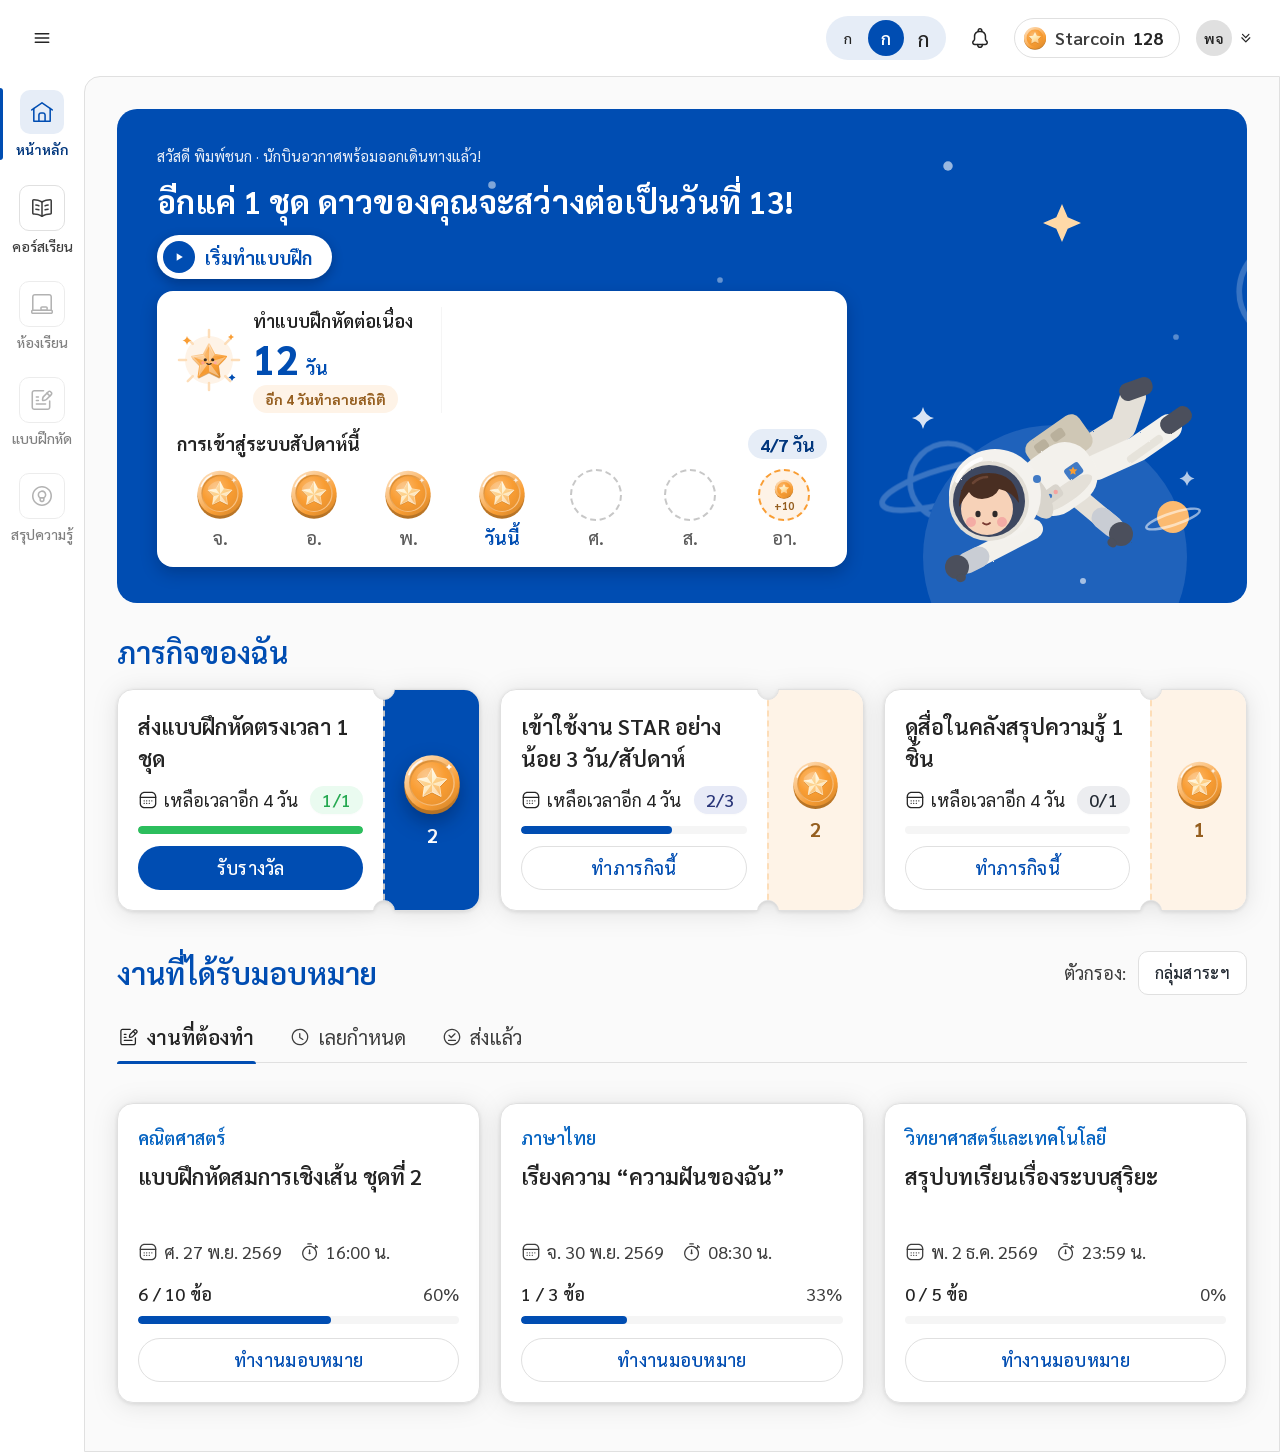
==== index.html @ aeec6e0b "UI STAR student home prototype (Home + Courses)" ====
<!doctype html>
<html lang="th">
<head>
<meta charset="utf-8">
<meta name="viewport" content="width=device-width, initial-scale=1">
<title>STAR หน้าแรก — Prototype</title>
<!-- PROTOTYPE (throwaway) — home page. Wording: copy.js · colours/config: kit.js · shared styles: kit.css -->
<link rel="preconnect" href="https://fonts.googleapis.com">
<link rel="stylesheet" href="https://fonts.googleapis.com/css2?family=Sarabun:wght@400;500;600;700;800&display=swap">
<style>html.ld-on{background:#E8F1FF}</style>
<script>try{if(!matchMedia("(prefers-reduced-motion: reduce)").matches)document.documentElement.className="ld-on ld-hold"}catch(e){}</script>
<link rel="stylesheet" href="kit.css">
</head>
<body>
<div id="root"></div>
<script src="copy.js"></script>
<script src="kit.js"></script>
<script>
/* ---------- state ---------- */
const st = { phase: 'ready', count: CONFIG.startCoins, plus: 0, stamped: false, slam: false, menuOpen: false, atab: 'todo', subject: 'all', gone: false, leaving: false };
const timers = [];
const later = (fn, ms) => timers.push(setTimeout(fn, ms));
const still = () => { if (CONFIG.reduceMotion) return true; try { return matchMedia('(prefers-reduced-motion: reduce)').matches; } catch (e) { return false; } };
const setStatus = (s) => { $('#status').textContent = s; };
const coinH = Math.round(CONFIG.coinSize * 124 / 120);
const stubW = Math.max(96, CONFIG.coinSize + 32);
const emptyW = Math.round(CONFIG.coinSize * 0.8), emptyH = Math.round(CONFIG.coinSize * 0.8 * 124 / 120);

/* ---------- static shell ---------- */
function shell() {
  const coinChip = kitCoinChip(st.count);
  return `
  ${kitDefs()}
  <p role="status" class="sr" id="status"></p>
  ${kitHeader({ coin: coinChip })}
  <div style="flex-grow: 1; display: flex; flex-wrap: wrap;">
    <nav class="rail in0" aria-label="${esc(T.navLabel)}" style="flex: 0 0 84px; background: #FFFFFF; display: flex; flex-direction: column;">${kitRail('home')}</nav>
    <main style="flex: 999 1 560px; min-width: 0; background: #FAFAFA; border: 1px solid var(--border-default); border-radius: 16px 0 0 0; padding: 32px 32px 48px; box-sizing: border-box; overflow-x: clip;">
      <div style="max-width: ${contentMax()}; margin: 0 auto; display: flex; flex-direction: column; gap: 28px;">
        <section class="in1" aria-labelledby="hello-h" style="position: relative; overflow: hidden; border-radius: 20px; background: var(--primary-default); color: var(--primary-onDefault); padding: 36px 40px 0; display: flex; flex-wrap: wrap; align-items: flex-end; gap: 24px 40px; min-height: 248px; box-sizing: border-box;">
          ${S.heroDecor(C, I)}
          <div id="heroCol" style="position: relative; flex: 1 1 440px; min-width: 0; padding-bottom: 36px; display: flex; flex-direction: column; gap: 12px;"></div>
          <div style="position: relative; flex: 0 0 320px; height: 236px; align-self: flex-end;">${S.astro(C, I, 0, 0, esc(T.astronautAria))}</div>
        </section>
        <section class="in2" aria-labelledby="missions-h" id="missionsSec" style="display: flex; flex-direction: column; gap: 16px;"></section>
        <section class="in3" aria-labelledby="assign-h" id="assignSec" style="display: flex; flex-direction: column; gap: 16px; margin-top: 12px;"></section>
      </div>
    </main>
  </div>
  <div id="fly" aria-hidden="true" style="position: absolute; inset: 0; pointer-events: none; z-index: 20; overflow: hidden;"></div>`;
}

/* ---------- hero (greeting + streak + weekly stamps) ---------- */
function renderHero() {
  const stamped = st.stamped, slam = st.slam;
  const n = stamped ? 4 : 3;
  const days = T.weekDays.map((name, i) => {
    const today = i === 3, done = i < 3 || (today && stamped), gift = i === 6, open = today && !stamped, future = !done && !today && !gift;
    const now = today && stamped && slam;
    const sr = done ? T.daySrStamped : (today ? T.daySrToday : (gift ? T.daySrGift : T.daySrFuture));
    let cell = '';
    if (done) cell = `<span class="${now ? 'slam' : ''}" style="display: block; width: 52px; height: 54px; --r: 0deg;">${S.dayCoin(C, I, 52, 54)}</span><span class="${now ? 'inkRing' : ''}" aria-hidden="true" style="position: absolute; inset: 0; border-radius: 9999px; border: 3px solid var(--secondary-default); opacity: 0; pointer-events: none;"></span><span class="${now ? 'sparks' : ''}" aria-hidden="true" style="position: absolute; inset: -14px; pointer-events: none;">${S.daySparks(C, I)}</span>`;
    else if (open) cell = `<button type="button" class="todayBtn" data-act="stamp" aria-label="${esc(T.stampTodayAria)}" style="width: 52px; height: 52px; box-sizing: border-box; border-radius: 9999px; border: 2px dashed var(--primary-default); background: var(--primary-mutedDefault); color: var(--primary-default); display: flex; align-items: center; justify-content: center; cursor: pointer; padding: 0;">${S.todayStar(C, I)}</button>`;
    else if (future) cell = `<span aria-hidden="true" style="width: 52px; height: 52px; box-sizing: border-box; border-radius: 9999px; border: 2px dashed var(--border-emphasized);"></span>`;
    else if (gift) cell = `<span aria-hidden="true" style="width: 52px; height: 52px; box-sizing: border-box; border-radius: 9999px; border: 2px dashed var(--secondary-default); background: var(--secondary-mutedDefault); display: flex; flex-direction: column; align-items: center; justify-content: center; gap: 0; font-size: 11px; line-height: 13px; font-weight: 700; color: var(--secondary-onMutedDefault);">${S.giftCoin(C, I)}${esc(T.giftBadge)}</span>`;
    return `<li style="display: flex; flex-direction: column; align-items: center; gap: 4px;"><span style="position: relative; width: 52px; height: 52px; display: flex; align-items: center; justify-content: center;">${cell}</span><span style="font-size: 18px; line-height: 26px; font-weight: ${today ? 700 : 500}; color: ${today ? 'var(--primary-default)' : 'var(--text-faint)'}; white-space: nowrap;">${esc(today ? T.weekToday : name)}</span><span class="sr">${esc(sr)}</span></li>`;
  }).join('');
  $('#heroCol').innerHTML = `
    <p style="margin: 0; font-size: 15px; line-height: 22px; color: var(--primary-mutedDefault);">${esc(f(T.greeting, { name: T.userName }))}</p>
    <h1 id="hello-h" style="margin: 0; font-size: 32px; line-height: 44px; font-weight: 700; letter-spacing: 0.25px;">${esc(T.headline)}</h1>
    <div style="display: flex; flex-wrap: wrap; align-items: center; gap: 12px 16px;">
      <a href="#" class="ctaMain" style="display: inline-flex; align-items: center; gap: 10px; height: 44px; box-sizing: border-box; padding: 0 20px 0 6px; border-radius: 9999px; background: var(--bg-surface); color: var(--primary-default); font-size: 18px; font-weight: 700; text-decoration: none; box-shadow: 0 4px 12px rgba(0,12,40,.3);"><span aria-hidden="true" style="width: 32px; height: 32px; border-radius: 9999px; background: var(--primary-default); display: flex; align-items: center; justify-content: center;"><svg viewBox="0 0 24 24" width="14" height="14"><path d="M8 5.5v13l10.5-6.5z" fill="#FFFFFF"></path></svg></span>${esc(T.startButton)}</a>
    </div>
    <div class="${slam ? 'thud' : ''}" style="max-width: 780px; border-radius: 16px; background: var(--bg-surface); color: var(--text-default); padding: 16px 20px; display: flex; flex-wrap: wrap; align-items: center; gap: 16px 28px; box-shadow: 0 6px 16px rgba(0,12,40,.25);">
      <div style="flex: 0 0 auto; display: flex; align-items: center; gap: 12px;">
        <span style="position: relative; flex: 0 0 64px; width: 64px; height: 64px;">
          <button type="button" id="starBtn" class="starBtn" data-act="spin" aria-label="${esc(T.streakStarAria)}" style="width: 64px; height: 64px; padding: 0; border: 0; border-radius: 9999px; background: transparent; cursor: pointer; display: block;">${S.starBtn(C, I)}</button>
          <span id="starBurst" aria-hidden="true" style="position: absolute; inset: -12px; pointer-events: none;">${S.starBurst(C, I)}</span>
        </span>
        <div>
          <h2 id="streak-h" style="margin: 0; font-size: 18px; line-height: 28px; font-weight: 600; color: var(--text-default);">${esc(T.streakTitle)}</h2>
          <p style="margin: 0; display: flex; align-items: baseline; gap: 6px;"><span style="font-size: 40px; line-height: 46px; font-weight: 800; color: var(--primary-default); font-variant-numeric: tabular-nums;">${esc(T.streakNumber)}</span><span style="font-size: 18px; font-weight: 700; color: var(--primary-default);">${esc(T.streakUnit)}</span></p>
          <p style="margin: 4px 0 0;"><span style="display: inline-flex; align-items: center; height: 28px; padding: 0 12px; border-radius: 9999px; background: var(--secondary-mutedDefault); color: var(--secondary-onMutedDefault); font-size: 14px; font-weight: 700;">${esc(T.streakHint)}</span></p>
        </div>
      </div>
      <div aria-hidden="true" style="flex: 0 0 1px; align-self: stretch; background: var(--border-subtle);"></div>
      <div style="flex: 1 1 400px; min-width: 0; display: flex; flex-direction: column; gap: 10px;">
        <div style="display: flex; align-items: center; justify-content: space-between; gap: 4px 12px;">
          <h3 style="margin: 0; font-size: 18px; line-height: 28px; font-weight: 700; color: var(--text-default);">${esc(T.weekTitle)}</h3>
          <span class="${slam ? 'stampBumpA' : ''}" aria-label="${esc(f(T.weekBadgeAria, { n }))}" style="display: inline-flex; align-items: center; height: 30px; padding: 0 12px; border-radius: 9999px; background: var(--primary-mutedDefault); color: var(--primary-onMutedDefault); font-size: 18px; font-weight: 700; font-variant-numeric: tabular-nums;">${esc(f(T.weekBadge, { n }))}</span>
        </div>
        <ol aria-label="${esc(T.weekTitle)}" style="margin: 0; padding: 0; list-style: none; display: grid; grid-template-columns: repeat(7, minmax(0, 1fr)); gap: 8px;">${days}</ol>
      </div>
    </div>`;
}
function spinStar() {
  const b = $('#starBtn'), s = $('#starBurst'); if (!b) return;
  b.classList.add('starSpin'); s.classList.add('sparks');
  clearTimeout(spinStar.t); spinStar.t = setTimeout(() => { b.classList.remove('starSpin'); s.classList.remove('sparks'); }, 760);
}
function stampToday() {
  if (st.stamped) return;
  st.stamped = true; st.slam = !still();
  setStatus(f(T.status.stamped, { n: 4 }));
  renderHero();
  later(spinStar, 520);
  later(() => { st.slam = false; renderHero(); }, 1400);
}

/* ---------- missions ---------- */
const stubNotch = `radial-gradient(circle at calc(100% - ${stubW}px) 0, #0000 10px, #000 10.5px), radial-gradient(circle at calc(100% - ${stubW}px) 100%, #0000 10px, #000 10.5px)`;
const articleStyle = `position: relative; overflow: hidden; display: flex; border: 1px solid var(--border-default); border-radius: 16px; background: var(--bg-surface); -webkit-mask: ${stubNotch}; -webkit-mask-composite: source-in; mask: ${stubNotch.replace(/, radial/, ' intersect, radial')};`;
const notches = (border) => `<span aria-hidden="true" style="position: absolute; left: -12px; top: -12px; width: 22px; height: 22px; box-sizing: border-box; border-radius: 9999px; border: 1px solid ${border};"></span><span aria-hidden="true" style="position: absolute; left: -12px; bottom: -12px; width: 22px; height: 22px; box-sizing: border-box; border-radius: 9999px; border: 1px solid ${border};"></span>`;
const titleStyle = 'margin: 0; font-size: 22px; line-height: 32px; font-weight: 600; color: var(--text-default); min-height: 64px; display: -webkit-box; -webkit-line-clamp: 2; -webkit-box-orient: vertical; overflow: hidden;';
const metaRow = (m, color) => `<div class="mmeta" style="display: flex; align-items: center; justify-content: space-between; gap: 8px; font-size: 18px; line-height: 28px; color: var(--text-default);"><span style="display: flex; align-items: center; gap: 6px;">${icon('calendar-big-square', 20)}${esc(m.timeLeft)}</span>${badge(color, m.badge)}</div>`;
const bar = (pct, color, rounded = true) => `<div role="progressbar" aria-label="${esc(T.progressAria)}" aria-valuenow="${pct}" aria-valuemin="0" aria-valuemax="100" style="height: 8px; border-radius: 9999px; background: var(--track); overflow: hidden;"><div style="width: ${pct}%; height: 100%; background: ${color}; ${rounded ? 'border-radius: 9999px;' : ''}"></div></div>`;
function simpleMission(m, extraClass = '', newTag = false) {
  const [a, b] = String(m.badge).split('/').map(Number), pct = b ? Math.round(a / b * 100) : 0;  // progress bar + badge colour follow the "x/y" badge text
  const badgeColor = pct ? 'indigo' : 'gray';
  return `<div class="mwrap ${extraClass}"><article style="${articleStyle}">
    <div style="flex-grow: 1; min-width: 0; padding: 20px; display: flex; flex-direction: column; gap: 12px;">
      <h3 style="${titleStyle}">${esc(m.title)}${newTag ? ` <span style="display: inline-flex; align-items: center; height: 22px; padding: 0 8px; margin-left: 4px; border-radius: 9999px; background: var(--primary-mutedDefault); color: var(--primary-onMutedDefault); font-size: 12px; font-weight: 700; vertical-align: 2px;">${esc(T.newTag)}</span>` : ''}</h3>
      ${metaRow(m, badgeColor)}
      ${bar(pct, 'var(--primary-default)')}
      ${fsBtn('secondary', T.missionButton)}
    </div>
    <div style="position: relative; flex: 0 0 ${stubW}px; box-sizing: border-box; border-left: 2px dashed var(--secondary-mutedSelected); background: var(--secondary-mutedDefault); display: flex; flex-direction: column; align-items: center; justify-content: center; gap: 4px;">
      ${notches('var(--border-default)')}${S.emptyCoin(C, I, emptyW, emptyH)}
      <span style="font-size: 20px; font-weight: 700; color: var(--secondary-onMutedDefault);">${esc(m.reward)}</span>
    </div></article></div>`;
}
function claimMission() {
  const p = st.phase, claimed = p === 'done', busy = p === 'collect' || p === 'fly';
  const m = T.mission1;
  const cls = st.leaving ? 'leave' : '';
  return `<div class="mwrap ${cls}" id="claimCard"><article style="${articleStyle}">
    <div style="flex-grow: 1; min-width: 0; padding: 20px; display: flex; flex-direction: column; gap: 12px;">
      <h3 style="${titleStyle}">${esc(m.title)}</h3>
      ${metaRow(m, 'success')}
      ${bar(100, 'var(--success-default)')}
      ${claimed ? `<p class="rise" style="margin: 4px 0 0; height: 44px; border-radius: 9999px; background: var(--success-mutedDefault); color: var(--success-onMutedPressed); display: flex; align-items: center; justify-content: center; gap: 8px; font-size: 16px; font-weight: 600;">${icon('done-check', 20)}${esc(T.missionDone)}</p>`
        : fsBtn('primary', busy ? T.claiming : T.claimButton, 'data-act="claim"', busy)}
    </div>
    <div style="position: relative; flex: 0 0 ${stubW}px; box-sizing: border-box; border-left: 2px dashed ${claimed ? 'var(--success-mutedPressed)' : 'var(--border-emphasized)'}; background: ${claimed ? 'var(--success-mutedDefault)' : 'var(--primary-default)'}; display: flex; flex-direction: column; align-items: center; justify-content: center; gap: 4px; transition: background .3s ease;">
      ${notches('var(--border-default)')}
      ${claimed ? `<span class="rise" style="width: 52px; height: 52px; border-radius: 9999px; background: var(--success-pressed); color: #FFFFFF; display: flex; align-items: center; justify-content: center;">${icon('done-check', 28)}</span><span style="font-size: 13px; font-weight: 600; color: var(--success-onMutedPressed);">${esc(T.claimedStub)}</span>`
        : `<div id="stub" style="position: relative; width: ${CONFIG.coinSize}px; height: ${coinH}px; perspective: 600px;">
            <div class="float" style="width: ${CONFIG.coinSize}px; height: ${coinH}px;">
              <button type="button" class="coinbtn" data-act="claim" aria-label="${esc(f(T.claimCoinAria, { n: reward() }))}" ${busy ? 'disabled' : ''} style="width: ${CONFIG.coinSize}px; height: ${coinH}px;">
                <div class="press" style="width: 100%; height: 100%;"><div class="coin3d lift ${busy ? 'collect' : ''}" style="width: 100%; height: 100%;">${S.bigCoin(C, I, CONFIG.coinSize, coinH)}</div></div>
              </button>
            </div>
            <div class="${busy ? 'sparks' : ''}" aria-hidden="true" style="position: absolute; inset: -18px; pointer-events: none;">${S.missionSparks(C, I)}</div>
          </div>
          <span style="font-size: 20px; font-weight: 700; color: #FFFFFF;">${esc(m.reward)}</span>`}
    </div></article></div>`;
}
function renderMissions() {
  const cards = [];
  if (!st.gone) cards.push(claimMission());
  else cards.push(simpleMission(T.missionNew, 'enter', true));
  cards.push(simpleMission(T.mission2));
  cards.push(simpleMission(T.mission3));
  $('#missionsSec').innerHTML = `
    <div style="display: flex; flex-wrap: wrap; align-items: center; justify-content: space-between; gap: 12px 24px;"><h2 id="missions-h" style="margin: 0; font-size: 30px; line-height: 42px; font-weight: 600; color: var(--primary-default);">${esc(T.missionsTitle)}</h2></div>
    <div class="mgrid" style="display: grid; grid-template-columns: repeat(3, minmax(0, 1fr)); gap: 20px;">${cards.join('')}</div>`;
}
function setCount(n) {
  st.count = n;
  $('#count').textContent = n;
  $('#coinChip').setAttribute('aria-label', f(T.coinChipAria, { n }));
  [$('#count'), $('#coinIcon')].forEach((el) => { el.classList.remove('bumpA', 'bumpB'); void el.offsetWidth; el.classList.add(n % 2 ? 'bumpA' : 'bumpB'); });
}
const nextNote = () => T.status.nextNew;
function retire() {
  const done = () => { st.gone = true; st.leaving = false; renderMissions(); setStatus(f(T.status.missionDone, { next: nextNote() })); };
  if (still()) return done();
  st.leaving = true; const c = $('#claimCard'); if (c) c.classList.add('leave');
  later(done, 460);
}
function claim() {
  if (st.phase !== 'ready') return;
  const start = st.count;
  if (still()) {
    st.phase = 'done'; st.plus++; setCount(start + reward());
    setStatus(f(T.status.claimed, { n: reward(), total: start + reward() })); renderMissions(); later(retire, 1200); return;
  }
  st.phase = 'collect'; setStatus(T.status.claiming); renderMissions();
  later(() => fly(start), 560);
}
function fly(start) {
  st.phase = 'fly';
  const root = $('#root'), stub = $('#stub'), counter = $('#coinIcon');
  const r = reward(), n = Math.min(r, 5);   // one flying coin per Starcoin (max 5 so the animation stays tidy)
  let last = 620, arrivals = [0, 1, 2, 3, 4].slice(0, n).map((i) => 300 + i * 80);
  if (root && stub && counter) {
    const rr = root.getBoundingClientRect(), k = root.offsetWidth ? rr.width / root.offsetWidth : 1;
    const sr = stub.getBoundingClientRect(), cr2 = counter.getBoundingClientRect();
    const sx = (sr.left + sr.width / 2 - rr.left) / k, sy = (sr.top + sr.height / 2 - rr.top) / k;
    const ex = (cr2.left + cr2.width / 2 - rr.left) / k, ey = (cr2.top + cr2.height / 2 - rr.top) / k;
    const jx = [-16, 12, -4, 18, 2], jy = [-4, 10, 14, -10, 0], half = 13.5; last = 0; arrivals = [];
    $('#fly').innerHTML = jx.slice(0, n).map((ox, i) => {
      const x = sx + ox, y = sy + jy[i], delay = i * 80, dur = 720 + i * 30;
      last = Math.max(last, delay + dur); arrivals.push(delay + dur);
      const d = `--dur:${dur}ms;animation-delay:${delay}ms;`;
      return `<div class="flyx" style="position:absolute;left:${x - half}px;top:${y - half}px;--dx:${ex - x}px;${d}"><div class="flyy" style="--dy:${ey - y}px;${d}">${S.flyCoin(C, I, 27, `display:block;filter:drop-shadow(0 3px 4px rgba(0,12,40,.3));${d}`)}</div></div>`;
    }).join('');
  }
  arrivals.forEach((a, i) => later(() => setCount(start + Math.round((i + 1) * r / n)), a - 40));
  later(() => {
    st.phase = 'done'; st.plus++; $('#plus').classList.add('plusOn');
    setStatus(f(T.status.claimed, { n: r, total: start + r })); renderMissions(); later(retire, 1500);
  }, last);
  later(() => { $('#fly').innerHTML = ''; }, last + 200);
}

/* ---------- assignments ---------- */
const assignData = () => T.assignments.map((a) => Object.assign({}, a, { due: new Date(a.due) }));
const subjects = () => Array.from(new Set(assignData().map((a) => a.subject))).sort((x, y) => x.localeCompare(y, 'th'));
const TABS = [['todo', 'document-pencil-right-top'], ['late', 'alarm-clock-time-timer'], ['done', 'checkmark-done-check-circle']];
function renderAssign(focusId) {
  const tab = st.atab, subj = st.subject;
  const list = assignData().filter((a) => (subj === 'all' || a.subject === subj) && a.state === tab).sort((x, y) => (tab === 'done' ? y.due - x.due : x.due - y.due));
  const opts = [{ value: 'all', label: T.filterAllMenu }].concat(subjects().map((v) => ({ value: v, label: v })));
  const menu = st.menuOpen ? `<div aria-hidden="true" data-act="closeMenu" style="position: fixed; inset: 0; z-index: 29;"></div>
    <ul role="listbox" aria-label="${esc(T.filterListAria)}" class="rise" style="position: absolute; right: 0; top: calc(100% + 6px); z-index: 30; min-width: 260px; margin: 0; padding: 6px; list-style: none; border: 1px solid var(--border-default); border-radius: 12px; background: var(--bg-surface); box-shadow: 0 8px 24px rgba(0,0,0,.12);">
      ${opts.map((o) => { const on = subj === o.value; return `<li role="option" aria-selected="${on}" tabindex="0" class="filterOpt" data-opt="${esc(o.value)}" style="display: flex; align-items: center; justify-content: space-between; gap: 12px; min-height: 44px; padding: 0 12px; border-radius: 8px; cursor: pointer; font-size: 18px; line-height: 28px; font-weight: ${on ? 600 : 400}; color: ${on ? 'var(--primary-default)' : 'var(--text-default)'}; background: ${on ? 'var(--primary-mutedDefault)' : 'transparent'};">${esc(o.label)}<span aria-hidden="true" style="font-weight: 700;">${on ? '✓' : ''}</span></li>`; }).join('')}
    </ul>` : '';
  const tabs = TABS.map(([id, ic]) => { const on = tab === id; return `<button type="button" role="tab" id="atab-${id}" class="stab" data-tab="${id}" aria-selected="${on}" tabindex="${on ? 0 : -1}" style="position: relative; display: inline-flex; align-items: center; gap: 8px; height: 52px; padding: 0 2px; border: 0; background: transparent; cursor: pointer; font: ${on ? 600 : 400} 20px/30px var(--font-sans); color: ${on ? 'var(--text-default)' : 'var(--text-subtle)'}; z-index: 1;">${icon(ic, 20)}${esc(T.tabs[id])}<span aria-hidden="true" style="position: absolute; left: 0; right: 0; bottom: -1px; height: 3px; border-radius: 3px 3px 0 0; background: ${on ? 'var(--primary-default)' : 'transparent'};"></span></button>`; }).join('');
  const cards = list.map((a) => {
    const pct = Math.round(a.done / a.total * 100), p2 = (n) => String(n).padStart(2, '0');
    const date = `${T.weekdaysShort[a.due.getDay()]} ${a.due.getDate()} ${T.monthsShort[a.due.getMonth()]} ${a.due.getFullYear() + 543}`;
    const time = `${p2(a.due.getHours())}:${p2(a.due.getMinutes())}${T.timeSuffix}`;
    return `<li class="acard af-scope" style="min-width: 0; display: flex; flex-direction: column; gap: 14px; padding: 20px; border: 1px solid var(--border-default); border-radius: 16px; background: var(--bg-surface);">
      <p style="margin: 0 0 -6px; font-size: 18px; line-height: 28px; font-weight: 600; color: var(--fn-information-inverted, #0A66C2);">${esc(a.subject)}</p>
      <h3 style="margin: 0; font-size: 22px; line-height: 32px; font-weight: 600; color: var(--text-base-default); display: -webkit-box; -webkit-line-clamp: 2; -webkit-box-orient: vertical; overflow: hidden; min-height: 64px;">${esc(a.title)}</h3>
      <dl style="margin: 0; display: flex; flex-wrap: wrap; gap: 6px 18px; font-family: 'Sarabun', var(--font-sans); font-size: 18px; line-height: 28px; color: var(--text-base-subtle);">
        <div style="display: flex; align-items: center; gap: 6px;"><dt style="display: flex;">${icon('calendar-big-square', 20)}<span class="sr">${esc(T.dueDateSr)}</span></dt><dd style="margin: 0;">${esc(date)}</dd></div>
        <div style="display: flex; align-items: center; gap: 6px;"><dt style="display: flex;">${icon('clock-time-timer-fast', 20)}<span class="sr">${esc(T.dueTimeSr)}</span></dt><dd style="margin: 0;">${esc(time)}</dd></div>
      </dl>
      ${progressBar(pct, `${a.done} / ${a.total} ${T.progressUnit}`, pct + '%', a.state === 'done' ? 'positive' : 'accent')}
      ${fsBtn('secondary', T.cardButton[a.state], 'style="margin-top: auto;"')}
    </li>`;
  }).join('');
  $('#assignSec').innerHTML = `
    <div style="display: flex; flex-wrap: wrap; align-items: center; justify-content: space-between; gap: 12px 24px;">
      <div style="display: flex; align-items: center; gap: 10px;"><h2 id="assign-h" style="margin: 0; font-size: 30px; line-height: 42px; font-weight: 600; color: var(--primary-default);">${esc(T.assignTitle)}</h2></div>
      <div class="af-scope" style="position: relative; display: flex; align-items: center; gap: 12px;">
        <span id="afilter-label" style="font-size: 18px; line-height: 28px; color: var(--text-base-subtle);">${esc(T.filterPrefix)}</span>
        <button type="button" id="filterBtn" data-act="toggleMenu" class="af-btn af-btn--secondary-accent af-btn--lg" aria-haspopup="listbox" aria-expanded="${st.menuOpen}" aria-label="${esc(f(T.filterButtonAria, { value: subj === 'all' ? T.filterAllMenu : subj }))}"><span class="af-btn-label">${esc(subj === 'all' ? T.filterPlaceholder : subj)}</span></button>
        ${menu}
      </div>
    </div>
    <div role="tablist" class="tabline" aria-label="${esc(T.tabsAria)}" style="position: relative; display: flex; gap: 32px; margin-bottom: 24px;">${tabs}</div>
    ${list.length ? '' : `<div style="padding: 40px 24px; border: 1px dashed var(--border-emphasized); border-radius: 16px; background: var(--bg-surface); text-align: center;"><p style="margin: 0; font-size: 18px; line-height: 28px; font-weight: 600;">${esc(T.empty[tab].title)}</p><p style="margin: 4px 0 0; font-size: 16px; line-height: 24px; color: var(--text-subtle);">${esc(T.empty[tab].text)}</p></div>`}
    <ol class="agrid" style="margin: 0; padding: 0; list-style: none; display: grid; grid-template-columns: repeat(3, minmax(0, 1fr)); gap: 20px;">${cards}</ol>`;
  if (focusId) { const el = document.getElementById(focusId); if (el) el.focus(); }
}
function pickTab(id, focus) { st.atab = id; setStatus(f(T.status.showTab, { tab: T.tabs[id] })); renderAssign(focus ? 'atab-' + id : null); }
function pickSubject(v) {
  st.subject = v; st.menuOpen = false;
  setStatus(v === 'all' ? T.status.showAllSubjects : f(T.status.showSubject, { subject: v }));
  renderAssign('filterBtn');
}

/* ---------- boot + events ---------- */
const root = $('#root');
kitMount(root, CONFIG.reduceMotion);
root.innerHTML = shell();
renderHero(); renderMissions(); renderAssign();

root.addEventListener('click', (e) => {
  const t = e.target.closest('[data-act],[data-tab],[data-opt]'); if (!t) return;
  if (t.dataset.tab) return pickTab(t.dataset.tab);
  if (t.dataset.opt !== undefined) return pickSubject(t.dataset.opt);
  const a = t.dataset.act;
  if (a === 'claim') claim();
  else if (a === 'stamp') stampToday();
  else if (a === 'spin') spinStar();
  else if (a === 'toggleMenu') { st.menuOpen = !st.menuOpen; renderAssign('filterBtn'); }
  else if (a === 'closeMenu') { st.menuOpen = false; renderAssign(); }
});
root.addEventListener('keydown', (e) => {
  const tab = e.target.closest('[data-tab]');
  if (tab && (e.key === 'ArrowRight' || e.key === 'ArrowLeft')) {
    e.preventDefault();
    const ids = TABS.map((x) => x[0]), i = ids.indexOf(st.atab);
    return pickTab(ids[(i + (e.key === 'ArrowRight' ? 1 : ids.length - 1)) % ids.length], true);
  }
  const opt = e.target.closest('[data-opt]');
  if (opt && (e.key === 'Enter' || e.key === ' ')) { e.preventDefault(); return pickSubject(opt.dataset.opt); }
  if (st.menuOpen && e.key === 'Escape') { st.menuOpen = false; renderAssign('filterBtn'); }
});
if (CONFIG.autoStamp) later(stampToday, still() ? 0 : 900 + kitHoldMs());

</script>
</body>
</html>
---- kit.css ----
/* shared styles for all prototype pages (tokens, design-system components, page styles & animations) */
/* ===== design tokens (light theme) ===== */
:root, [data-theme="light"] {
  --primary-default: #af143c;
  --primary-hover: #cf3b54;
  --primary-logo: #af143c;
  --primary-mutedDefault: #fce7ec;
  --primary-mutedHover: #fff3f6;
  --primary-mutedPressed: #f398af;
  --primary-mutedSelected: #fbd9e2;
  --primary-onDefault: #ffffff;
  --primary-onHover: #ffffff;
  --primary-onMutedDefault: #670c23;
  --primary-onMutedHover: #670c23;
  --primary-onMutedPressed: #670c23;
  --primary-onMutedSelected: #670c23;
  --primary-onPressed: #ffffff;
  --primary-onSelected: #ffffff;
  --primary-outline: #af143c;
  --primary-pressed: #971134;
  --primary-selected: #a31338;
  --secondary-default: #202a76;
  --secondary-hover: #283593;
  --secondary-mutedDefault: #d4d7e9;
  --secondary-mutedHover: #eaebf4;
  --secondary-mutedPressed: #a9aed4;
  --secondary-mutedSelected: #bec2df;
  --secondary-onDefault: #ffffff;
  --secondary-onHover: #ffffff;
  --secondary-onMutedDefault: #0c102c;
  --secondary-onMutedHover: #0c102c;
  --secondary-onMutedPressed: #0c102c;
  --secondary-onMutedSelected: #0c102c;
  --secondary-onPressed: #ffffff;
  --secondary-onSelected: #ffffff;
  --secondary-outline: #202a76;
  --secondary-pressed: #182058;
  --secondary-selected: #1c2567;
  --neutral-default: #ffffff;
  --neutral-hover: #f6f7f8;
  --neutral-inverted: #3b424d;
  --neutral-mutedDefault: #ecedf0;
  --neutral-mutedHover: #f6f7f8;
  --neutral-mutedPressed: #dcdee1;
  --neutral-mutedSelected: #e6e7ea;
  --neutral-onDefault: #232a33;
  --neutral-onHover: #232a33;
  --neutral-onMutedDefault: #232a33;
  --neutral-onMutedHover: #232a33;
  --neutral-onMutedPressed: #232a33;
  --neutral-onMutedSelected: #232a33;
  --neutral-onPressed: #232a33;
  --neutral-onSelected: #232a33;
  --neutral-outline: #e0e0e0;
  --neutral-pressed: #ecedf0;
  --neutral-selected: #f3f4f6;
  --text-accent: #af143c;
  --text-black: #000000;
  --text-default: #242424;
  --text-disable: #c7c7c7;
  --text-faint: #5c5c5c;
  --text-ghost: #808080;
  --text-onInverted: #fafafa;
  --text-placeholder: #a3a3a3;
  --text-subtle: #3d3d3d;
  --text-white: #ffffff;
  --bg-black: #000000;
  --bg-body: #fafafa;
  --bg-card: #fefefe;
  --bg-disable: #fafafa;
  --bg-inverted: #0f0f0f;
  --bg-muted: #f5f5f5;
  --bg-neutral: #e0e0e0;
  --bg-overlay-default: #00000080;
  --bg-overlay-hover: #0000000d;
  --bg-overlay-pressed: #0000001a;
  --bg-surface: #ffffff;
  --bg-white: #ffffff;
  --border-default: #e0e0e0;
  --border-disable: #e0e0e0;
  --border-emphasized: #c7c7c7;
  --border-subtle: #f5f5f5;
  --icon-accent: #af143c;
  --icon-black: #000000;
  --icon-default: #242424;
  --icon-disable: #c7c7c7;
  --icon-faint: #5c5c5c;
  --icon-placeholder: #a3a3a3;
  --icon-subtle: #3d3d3d;
  --icon-white: #ffffff;
  --error-default: #f43325;
  --error-hover: #f08065;
  --error-mutedDefault: #fdf3f1;
  --error-mutedHover: #fefcfc;
  --error-mutedPressed: #fbe2de;
  --error-mutedSelected: #fceae7;
  --error-onDefault: #ffffff;
  --error-onMutedDefault: #f43325;
  --error-onMutedHover: #de1f12;
  --error-onMutedPressed: #970f07;
  --error-onMutedSelected: #c2160a;
  --error-outline: #f43325;
  --error-pressed: #de1f12;
  --error-selected: #e92a1c;
  --warning-default: #f9ce1f;
  --warning-hover: #f8d53f;
  --warning-mutedDefault: #fef7dc;
  --warning-mutedHover: #fffdf5;
  --warning-mutedPressed: #fdecaf;
  --warning-mutedSelected: #fdf2c6;
  --warning-onDefault: #000000;
  --warning-onMutedDefault: #776003;
  --warning-onMutedHover: #977905;
  --warning-onMutedPressed: #4e3f02;
  --warning-onMutedSelected: #4e3f02;
  --warning-outline: #776003;
  --warning-pressed: #dbb40c;
  --warning-selected: #eac116;
  --success-default: #2cbe5d;
  --success-hover: #42d773;
  --success-mutedDefault: #eafbf0;
  --success-mutedHover: #fbfefc;
  --success-mutedPressed: #b9f1cc;
  --success-mutedSelected: #d2f6de;
  --success-onDefault: #ffffff;
  --success-onMutedDefault: #24a850;
  --success-onMutedHover: #2cbe5d;
  --success-onMutedPressed: #156530;
  --success-onMutedSelected: #1b8339;
  --success-outline: #24a850;
  --success-pressed: #24a850;
  --success-selected: #28b356;
  --information-default: #258cf4;
  --information-hover: #489df6;
  --information-mutedDefault: #e0f1fe;
  --information-mutedHover: #fafdfe;
  --information-mutedPressed: #98cdfb;
  --information-mutedSelected: #bcdffd;
  --information-onDefault: #ffffff;
  --information-onHover: #ffffff;
  --information-onMutedDefault: #258cf4;
  --information-onMutedHover: #489df6;
  --information-onMutedPressed: #0a66c2;
  --information-onMutedSelected: #0c74d6;
  --information-onPressed: #ffffff;
  --information-onSelected: #ffffff;
  --information-outline: #258cf4;
  --information-pressed: #0c74d6;
  --information-selected: #1a80e5;
  --pending-default: #4051b5;
  --pending-mutedDefault: #e8ebf7;
  --pending-onDefault: #ffffff;
  --pending-onMutedDefault: #4051b5;
  --rejected-default: #d6491f;
  --rejected-mutedDefault: #fbeae4;
  --rejected-onDefault: #ffffff;
  --rejected-onMutedDefault: #d6491f;
  --skeleton: #f5f5f5;
  --track: #f5f5f5;
  --shadow-tint: #0000001a;
  --bg-util-amber: #fef7e1;
  --bg-util-amberDefault: #efb506;
  --bg-util-blueGrey: #edf0f2;
  --bg-util-brown: #ece3df;
  --bg-util-cyan: #d0f6fb;
  --bg-util-cyanDefault: #12cae2;
  --bg-util-deepOrange: #f9dbd2;
  --bg-util-deepPurple: #e2d9f2;
  --bg-util-green: #daf1db;
  --bg-util-indigo: #e8ebf7;
  --bg-util-lightBlue: #e2f5fe;
  --bg-util-lightGreen: #e6f2d9;
  --bg-util-lime: #f4f7d4;
  --bg-util-orange: #fce8cf;
  --bg-util-orangeDefault: #e9850c;
  --bg-util-pink: #fbe4ec;
  --bg-util-pinkDefault: #d61f5c;
  --bg-util-purple: #f3e7f8;
  --bg-util-purpleDefault: #9137be;
  --bg-util-teal: #d6f5f2;
  --icon-util-amber: #9f7804;
  --icon-util-blueGrey: #45565e;
  --icon-util-brown: #66483d;
  --icon-util-cyan: #0c8797;
  --icon-util-deepOrange: #8f3114;
  --icon-util-deepPurple: #47297a;
  --icon-util-green: #2d7631;
  --icon-util-indigo: #2a3679;
  --icon-util-lightBlue: #076d9d;
  --icon-util-lightGreen: #547a29;
  --icon-util-lime: #7f8b18;
  --icon-util-orange: #9b5908;
  --icon-util-pink: #8f143d;
  --icon-util-purple: #61257e;
  --icon-util-teal: #218379;
  --text-util-amber: #9f7804;
  --text-util-blueGrey: #45565e;
  --text-util-brown: #66483d;
  --text-util-cyan: #0c8797;
  --text-util-deepOrange: #8f3114;
  --text-util-deepPurple: #47297a;
  --text-util-green: #2d7631;
  --text-util-indigo: #2a3679;
  --text-util-lightBlue: #076d9d;
  --text-util-lightGreen: #547a29;
  --text-util-lime: #7f8b18;
  --text-util-orange: #9b5908;
  --text-util-pink: #8f143d;
  --text-util-purple: #61257e;
  --text-util-teal: #218379;
  --shadow-xs: 0 1px 2px 0 #0a0d1205;
  --shadow-md: 0 1px 2px 0 #0000001a, 0 2px 12px 0 #0000001a;
  --shadow-lg: 0 4px 8px -6px #0a0d120a, 0 8px 16px -6px #0a0d121f;
  --focus-ring: 0 0 0 2px #ffffff, 0 0 0 4px #202a76;
  --focus-ring-error: 0 0 0 2px #ffffff, 0 0 0 4px #d32f2f;
}
:root {
  --space-0: 0px;
  --space-2: 2px;
  --space-4: 4px;
  --space-6: 6px;
  --space-8: 8px;
  --space-10: 10px;
  --space-12: 12px;
  --space-14: 14px;
  --space-16: 16px;
  --space-18: 18px;
  --space-20: 20px;
  --space-24: 24px;
  --space-28: 28px;
  --space-32: 32px;
  --space-40: 40px;
  --space-48: 48px;
  --space-56: 56px;
  --space-60: 60px;
  --space-64: 64px;
  --space-72: 72px;
  --space-80: 80px;
  --space-96: 96px;
  --space-120: 120px;
  --space-128: 128px;
  --space-144: 144px;
  --space-160: 160px;
  --space-200: 200px;
  --space-240: 240px;
  --space-280: 280px;
  --space-320: 320px;
  --space-384: 384px;
  --space-480: 480px;
  --space-640: 640px;
  --space-720: 720px;
  --radius-0: 0px;
  --radius-2: 2px;
  --radius-4: 4px;
  --radius-6: 6px;
  --radius-8: 8px;
  --radius-10: 10px;
  --radius-12: 12px;
  --radius-16: 16px;
  --radius-full: 9999px;
  --size-16: 16px;
  --size-20: 20px;
  --size-24: 24px;
  --size-28: 28px;
  --size-32: 32px;
  --size-36: 36px;
  --size-40: 40px;
  --size-44: 44px;
  --size-48: 48px;
  --size-60: 60px;
  --border-width-0: 0px;
  --border-width-1: 1px;
  --border-width-2: 2px;
  --border-width-4: 4px;
  --border-width-focus: 2px;
  --font-sans: "Aksara", "Sarabun", "Noto Sans Thai", system-ui, sans-serif;
}
.af-scope {--brand-primary-default:#af143c;--brand-primary-hover:#cf3b54;--brand-primary-inverted:#7f0f2c;--brand-primary-logo:#af143c;--brand-primary-muted-default:#fce7ec;--brand-primary-muted-hover:#fff3f6;--brand-primary-muted-pressed:#f9cbd7;--brand-primary-muted-selected:#fbd9e2;--brand-primary-on-default:#ffffff;--brand-primary-on-hover:#ffffff;--brand-primary-on-muted-default:#670c23;--brand-primary-on-muted-hover:#670c23;--brand-primary-on-muted-pressed:#670c23;--brand-primary-on-muted-selected:#670c23;--brand-primary-on-pressed:#ffffff;--brand-primary-on-selected:#ffffff;--brand-primary-outline:#af143c;--brand-primary-pressed:#971134;--brand-primary-selected:#a31338;--brand-secondary-default:#202a76;--brand-secondary-hover:#283593;--brand-secondary-muted-default:#d4d7e9;--brand-secondary-muted-hover:#eaebf4;--brand-secondary-muted-pressed:#a9aed4;--brand-secondary-muted-selected:#bec2df;--brand-secondary-on-default:#ffffff;--brand-secondary-on-hover:#ffffff;--brand-secondary-on-muted-default:#0c102c;--brand-secondary-on-muted-hover:#0c102c;--brand-secondary-on-muted-pressed:#0c102c;--brand-secondary-on-muted-selected:#0c102c;--brand-secondary-on-pressed:#ffffff;--brand-secondary-on-selected:#ffffff;--brand-secondary-outline:#202a76;--brand-secondary-pressed:#182058;--brand-secondary-selected:#1c2567;--neutral-default:#ffffff;--neutral-hover:#f6f7f8;--neutral-inverted:#3b424d;--neutral-muted-default:#ecedf0;--neutral-muted-hover:#f6f7f8;--neutral-muted-pressed:#dcdee1;--neutral-muted-selected:#e6e7ea;--neutral-on-default:#232a33;--neutral-on-hover:#232a33;--neutral-on-muted-default:#232a33;--neutral-on-muted-hover:#232a33;--neutral-on-muted-pressed:#232a33;--neutral-on-muted-selected:#232a33;--neutral-on-pressed:#232a33;--neutral-on-selected:#232a33;--neutral-outline:#e0e0e0;--neutral-pressed:#ecedf0;--neutral-selected:#f3f4f6;--bg-base-black:#000000;--bg-base-body:#fafafa;--bg-base-card:#fefefe;--bg-base-disable:#fafafa;--bg-base-inverted:#0f0f0f;--bg-base-modal:#fefefe;--bg-base-muted:#f5f5f5;--bg-base-neutral:#e0e0e0;--bg-base-overlay-default:#00000080;--bg-base-overlay-hover:#0000000d;--bg-base-overlay-pressed:#0000001a;--bg-base-placeholder:#f5f5f5;--bg-base-surface:#ffffff;--bg-base-white:#ffffff;--bg-utility-amber:#fef7e1;--bg-utility-amber-default:#efb506;--bg-utility-blue-grey:#edf0f2;--bg-utility-blue-grey-default:#68818d;--bg-utility-brown:#ece3df;--bg-utility-brown-default:#996c5c;--bg-utility-cyan:#d0f6fb;--bg-utility-deep-orange:#f9dbd2;--bg-utility-deep-orange-default:#d6491f;--bg-utility-deep-purple:#e2d9f2;--bg-utility-deep-purple-default:#6a3db8;--bg-utility-green:#daf1db;--bg-utility-green-default:#43b149;--bg-utility-indigo:#e8ebf7;--bg-utility-indigo-default:#4051b5;--bg-utility-light-blue:#e2f5fe;--bg-utility-light-blue-default:#0aa4eb;--bg-utility-light-green:#e6f2d9;--bg-utility-light-green-default:#7eb83d;--bg-utility-lime:#f4f7d4;--bg-utility-orange:#fce8cf;--bg-utility-orange-default:#e9850c;--bg-utility-pink:#fbe4ec;--bg-utility-pink-default:#d61f5c;--bg-utility-purple:#f3e7f8;--bg-utility-teal:#d6f5f2;--bg-utility-teal-default:#31c4b5;--text-base-accent:#af143c;--text-base-black:#000000;--text-base-default:#242424;--text-base-disable:#c7c7c7;--text-base-faint:#5c5c5c;--text-base-ghost:#808080;--text-base-on-inverted:#fafafa;--text-base-placeholder:#a3a3a3;--text-base-subtle:#3d3d3d;--text-base-white:#ffffff;--text-utility-amber:#9f7804;--text-utility-blue-grey:#45565e;--text-utility-brown:#66483d;--text-utility-cyan:#0c8797;--text-utility-deep-orange:#8f3114;--text-utility-deep-purple:#47297a;--text-utility-green:#2d7631;--text-utility-indigo:#2a3679;--text-utility-light-blue:#076d9d;--text-utility-light-green:#547a29;--text-utility-lime:#7f8b18;--text-utility-orange:#9b5908;--text-utility-pink:#8f143d;--text-utility-purple:#61257e;--text-utility-teal:#218379;--icon-base-accent:#af143c;--icon-base-black:#000000;--icon-base-default:#242424;--icon-base-disable:#c7c7c7;--icon-base-faint:#5c5c5c;--icon-base-placeholder:#a3a3a3;--icon-base-subtle:#3d3d3d;--icon-base-white:#ffffff;--icon-utility-amber:#9f7804;--icon-utility-blue-grey:#45565e;--icon-utility-brown:#66483d;--icon-utility-cyan:#0c8797;--icon-utility-deep-orange:#8f3114;--icon-utility-deep-purple:#47297a;--icon-utility-green:#2d7631;--icon-utility-indigo:#2a3679;--icon-utility-light-blue:#076d9d;--icon-utility-light-green:#547a29;--icon-utility-lime:#7f8b18;--icon-utility-orange:#9b5908;--icon-utility-pink:#8f143d;--icon-utility-purple:#61257e;--icon-utility-teal:#218379;--border-base-default:#e0e0e0;--border-base-disable:#e0e0e0;--border-base-emphasized:#c7c7c7;--border-base-faint:#fafafa;--border-base-subtle:#f5f5f5;--fn-error-default:#f43325;--fn-error-hover:#f08065;--fn-error-muted-default:#fdf3f1;--fn-error-muted-hover:#fefcfc;--fn-error-muted-pressed:#fbe2de;--fn-error-muted-selected:#fceae7;--fn-error-on-default:#ffffff;--fn-error-on-muted-default:#f43325;--fn-error-on-muted-hover:#de1f12;--fn-error-on-muted-pressed:#970f07;--fn-error-on-muted-selected:#c2160a;--fn-error-outline:#f43325;--fn-error-pressed:#de1f12;--fn-error-selected:#e92a1c;--fn-information-default:#258cf4;--fn-information-hover:#489df6;--fn-information-inverted:#0a66c2;--fn-information-muted-default:#e0f1fe;--fn-information-muted-hover:#fafdfe;--fn-information-muted-pressed:#98cdfb;--fn-information-muted-selected:#bcdffd;--fn-information-on-default:#ffffff;--fn-information-on-hover:#ffffff;--fn-information-on-muted-default:#258cf4;--fn-information-on-muted-hover:#489df6;--fn-information-on-muted-pressed:#0a66c2;--fn-information-on-muted-selected:#0c74d6;--fn-information-on-pressed:#ffffff;--fn-information-on-selected:#ffffff;--fn-information-outline:#258cf4;--fn-information-pressed:#0c74d6;--fn-information-selected:#1a80e5;--fn-pending-muted-default:#e8ebf7;--fn-pending-muted-pressed:#d9ddf2;--fn-pending-muted-selected:#e0e4f5;--fn-pending-on-muted-default:#4051b5;--fn-pending-on-muted-pressed:#1d2553;--fn-pending-outline:#4051b5;--fn-rejected-muted-default:#fbeae4;--fn-rejected-on-muted-default:#d6491f;--fn-success-default:#42d773;--fn-success-hover:#68de8a;--fn-success-muted-default:#eafbf0;--fn-success-muted-hover:#fbfefc;--fn-success-muted-selected:#d2f6de;--fn-success-on-default:#ffffff;--fn-success-on-muted-default:#24a850;--fn-success-on-muted-pressed:#156530;--fn-success-outline:#24a850;--fn-success-pressed:#2cbe5d;--fn-warning-default:#f9ce1f;--fn-warning-hover:#f8d53f;--fn-warning-muted-default:#fef7dc;--fn-warning-muted-hover:#fffdf5;--fn-warning-muted-pressed:#fdecaf;--fn-warning-on-default:#000000;--fn-warning-on-muted-default:#776003;--fn-warning-outline:#776003;--data-blue-1:#ceeefd;--data-blue-2:#76d0f9;--data-blue-4:#076d9d;--data-categorical-blue:#0aa4eb;--data-categorical-green:#43b149;--data-categorical-orange:#e9850c;--data-neutral:#68818d;--data-orange-1:#fce8cf;--data-orange-2:#f8be77;--data-orange-3:#e9850c;--data-pink-1:#f9d2df;--data-pink-2:#ed82a6;--data-pink-3:#d61f5c;--data-purple-1:#e2d9f2;--data-purple-2:#ae94db;--data-purple-3:#6a3db8;--data-shamrock-1:#daf1db;--data-shamrock-2:#97d89b;--data-shamrock-3:#43b149;--data-shamrock-4:#2d7631;--data-shamrock-5:#143415;--data-teal-1:#d6f5f2;--data-teal-2:#8de2da;--on-disable:#a3a3a3;--on-muted-disable:#e0e0e0;--shadow:#0000001a;--skeleton:#f5f5f5;--track:#f5f5f5;--alpha-black-10:#0000001a;--alpha-black-30:#0000004d;--alpha-black-5:#0000000d;--alpha-black-50:#00000080;--alpha-black-80:#000000cc;--alpha-white-10:#ffffff1a;--alpha-white-5:#ffffff0d;--amber-100-dark:#463502;--amber-500-dark:#efb506;--amber-700-dark:#fbda74;--amber-50-light:#fef7e1;--amber-100-light:#fef2cd;--amber-500-light:#efb506;--amber-700-light:#9f7804;--amber-900-light:#463502;--base-black-dark:#000000;--base-black-light:#000000;--base-white-dark:#ffffff;--base-white-light:#ffffff;--blue-grey-200-dark:#303b41;--blue-grey-500-dark:#68818d;--blue-grey-700-dark:#adbbc2;--blue-grey-50-light:#edf0f2;--blue-grey-100-light:#e2e7e9;--blue-grey-500-light:#68818d;--blue-grey-700-light:#45565e;--brown-100-dark:#2d201b;--brown-200-dark:#46322a;--brown-500-dark:#996c5c;--brown-700-dark:#c9afa6;--brown-900-dark:#ece3df;--brown-100-light:#ece3df;--brown-500-light:#996c5c;--brown-700-light:#66483d;--cyan-100-dark:#053b42;--cyan-700-dark:#7be6f4;--cyan-100-light:#d0f6fb;--cyan-700-light:#0c8797;--cyan-900-light:#053b42;--deep-orange-100-dark:#3e1509;--deep-orange-500-dark:#d6491f;--deep-orange-700-dark:#ed9b82;--deep-orange-900-dark:#f9dbd2;--deep-orange-200-dark-muted:#62220e33;--deep-orange-50-light:#fbeae4;--deep-orange-100-light:#f9dbd2;--deep-orange-500-light:#d6491f;--deep-orange-700-light:#8f3114;--deep-orange-900-light:#3e1509;--deep-purple-25-dark:#120a1f;--deep-purple-100-dark:#1f1236;--deep-purple-300-dark:#47297a;--deep-purple-500-dark:#6a3db8;--deep-purple-700-dark:#ae94db;--deep-purple-100-light:#e2d9f2;--deep-purple-300-light:#ae94db;--deep-purple-500-light:#6a3db8;--deep-purple-700-light:#47297a;--functional-error-300-dark:#c2160a;--functional-error-400-dark:#de1f12;--functional-error-500-dark:#f43325;--functional-error-550-dark:#f36048;--functional-error-600-dark:#f08065;--functional-error-900-dark:#fbe2de;--functional-error-100-dark-muted:#740d0633;--functional-error-150-dark-muted:#850e0733;--functional-error-200-dark-muted:#970f0733;--functional-error-300-dark-muted:#c2160a33;--functional-error-25-light:#fefcfc;--functional-error-50-light:#fdf3f1;--functional-error-75-light:#fceae7;--functional-error-100-light:#fbe2de;--functional-error-400-light:#f08065;--functional-error-500-light:#f43325;--functional-error-550-light:#e92a1c;--functional-error-600-light:#de1f12;--functional-error-700-light:#c2160a;--functional-error-800-light:#970f07;--functional-error-900-light:#740d06;--functional-information-300-dark:#0a66c2;--functional-information-400-dark:#0c74d6;--functional-information-500-dark:#258cf4;--functional-information-550-dark:#3895f5;--functional-information-600-dark:#489df6;--functional-information-900-dark:#98cdfb;--functional-information-100-dark-muted:#063d7433;--functional-information-150-dark-muted:#07438033;--functional-information-200-dark-muted:#084a8d33;--functional-information-300-dark-muted:#0a66c233;--functional-information-25-light:#fafdfe;--functional-information-50-light:#e0f1fe;--functional-information-75-light:#bcdffd;--functional-information-100-light:#98cdfb;--functional-information-400-light:#489df6;--functional-information-500-light:#258cf4;--functional-information-550-light:#1a80e5;--functional-information-600-light:#0c74d6;--functional-information-700-light:#0a66c2;--functional-information-900-light:#063d74;--functional-success-300-dark:#24a850;--functional-success-400-dark:#2cbe5d;--functional-success-500-dark:#42d773;--functional-success-600-dark:#68de8a;--functional-success-700-dark:#86e5a0;--functional-success-900-dark:#b9f1cc;--functional-success-150-dark-muted:#18743533;--functional-success-200-dark-muted:#1b833933;--functional-success-300-dark-muted:#24a85033;--functional-success-25-light:#fbfefc;--functional-success-50-light:#eafbf0;--functional-success-75-light:#d2f6de;--functional-success-400-light:#68de8a;--functional-success-500-light:#42d773;--functional-success-600-light:#2cbe5d;--functional-success-700-light:#24a850;--functional-success-900-light:#156530;--functional-warning-400-dark:#dbb40c;--functional-warning-500-dark:#f9ce1f;--functional-warning-700-dark:#f9d755;--functional-warning-800-dark:#fbd866;--functional-warning-100-dark-muted:#77600333;--functional-warning-200-dark-muted:#97790533;--functional-warning-300-dark-muted:#c7a00533;--functional-warning-25-light:#fffdf5;--functional-warning-50-light:#fef7dc;--functional-warning-100-light:#fdecaf;--functional-warning-400-light:#f8d53f;--functional-warning-500-light:#f9ce1f;--functional-warning-900-light:#776003;--green-100-dark:#143415;--green-300-dark:#2d7631;--green-500-dark:#43b149;--green-700-dark:#97d89b;--green-900-dark:#daf1db;--green-100-light:#daf1db;--green-300-light:#97d89b;--green-500-light:#43b149;--green-700-light:#2d7631;--green-800-light:#1f5121;--green-900-light:#143415;--indigo-100-dark:#131835;--indigo-300-dark:#2a3679;--indigo-500-dark:#4051b5;--indigo-700-dark:#95a0da;--indigo-900-dark:#d9ddf2;--indigo-100-dark-muted:#13183533;--indigo-150-dark-muted:#181e4433;--indigo-200-dark-muted:#1d255333;--indigo-50-light:#e8ebf7;--indigo-75-light:#e0e4f5;--indigo-100-light:#d9ddf2;--indigo-500-light:#4051b5;--indigo-700-light:#2a3679;--indigo-800-light:#1d2553;--indigo-900-light:#131835;--light-blue-100-dark:#033045;--light-blue-300-dark:#076d9d;--light-blue-500-dark:#0aa4eb;--light-blue-700-dark:#76d0f9;--light-blue-50-light:#e2f5fe;--light-blue-100-light:#ceeefd;--light-blue-300-light:#76d0f9;--light-blue-500-light:#0aa4eb;--light-blue-700-light:#076d9d;--light-blue-900-light:#033045;--light-green-100-dark:#253612;--light-green-500-dark:#7eb83d;--light-green-700-dark:#badb94;--light-green-100-light:#e6f2d9;--light-green-500-light:#7eb83d;--light-green-700-light:#547a29;--light-green-800-light:#3a541c;--lime-100-dark:#383d0b;--lime-700-dark:#e0ea86;--lime-100-light:#f4f7d4;--lime-700-light:#7f8b18;--lime-900-light:#383d0b;--neutral-grey-100-dark:#242424;--neutral-grey-200-dark:#3d3d3d;--neutral-grey-300-dark:#5c5c5c;--neutral-grey-400-dark:#808080;--neutral-grey-500-dark:#a3a3a3;--neutral-grey-600-dark:#c7c7c7;--neutral-grey-700-dark:#e0e0e0;--neutral-grey-800-dark:#f5f5f5;--neutral-grey-900-dark:#fafafa;--neutral-grey-25-light:#fefefe;--neutral-grey-50-light:#ffffff;--neutral-grey-100-light:#fafafa;--neutral-grey-200-light:#f5f5f5;--neutral-grey-300-light:#e0e0e0;--neutral-grey-400-light:#c7c7c7;--neutral-grey-500-light:#a3a3a3;--neutral-grey-600-light:#808080;--neutral-grey-700-light:#5c5c5c;--neutral-grey-800-light:#3d3d3d;--neutral-grey-900-light:#242424;--neutral-grey-950-light:#0f0f0f;--orange-100-dark:#442704;--orange-300-dark:#9b5908;--orange-500-dark:#e9850c;--orange-700-dark:#f8be77;--orange-100-light:#fce8cf;--orange-300-light:#f8be77;--orange-500-light:#e9850c;--orange-700-light:#9b5908;--orange-800-light:#6b3d06;--pink-100-dark:#3e091b;--pink-300-dark:#8f143d;--pink-500-dark:#d61f5c;--pink-700-dark:#ed82a6;--pink-50-light:#fbe4ec;--pink-100-light:#f9d2df;--pink-300-light:#ed82a6;--pink-500-light:#d61f5c;--pink-700-light:#8f143d;--primary-500-dark:#af143c;--primary-600-dark:#dc194b;--primary-700-dark:#e93e6a;--primary-800-dark:#ee6b8d;--primary-900-dark:#f398af;--primary-200-dark-muted:#670c2333;--primary-250-dark-muted:#730e2733;--primary-300-dark-muted:#7f0f2c33;--primary-400-dark-muted:#97113433;--primary-25-light:#fdf1f4;--primary-50-light:#f8c4d2;--primary-75-light:#f6aec0;--primary-100-light:#f398af;--primary-400-light:#dc194b;--primary-500-light:#af143c;--primary-550-light:#a31338;--primary-600-light:#971134;--primary-700-light:#7f0f2c;--primary-800-light:#670c23;--primary-900-light:#4f091b;--purple-25-dark:#180920;--purple-100-dark:#2a1037;--purple-700-dark:#c590df;--purple-50-light:#f3e7f8;--purple-100-light:#ead7f4;--purple-700-light:#61257e;--secondary-500-dark:#202a76;--secondary-700-dark:#535da9;--secondary-800-dark:#7e86be;--secondary-900-dark:#a9aed4;--secondary-950-dark:#d4d7e9;--secondary-300-dark-muted:#10153b33;--secondary-350-dark-muted:#141a4933;--secondary-400-dark-muted:#18205833;--secondary-500-dark-muted:#202a7633;--secondary-25-light:#eaebf4;--secondary-50-light:#d4d7e9;--secondary-75-light:#bec2df;--secondary-100-light:#a9aed4;--secondary-400-light:#283593;--secondary-500-light:#202a76;--secondary-550-light:#1c2567;--secondary-600-light:#182058;--secondary-800-light:#0c102c;--teal-100-dark:#0e3935;--teal-300-dark:#218379;--teal-500-dark:#31c4b5;--teal-700-dark:#8de2da;--teal-100-light:#d6f5f2;--teal-300-light:#8de2da;--teal-500-light:#31c4b5;--teal-700-light:#218379;--teal-900-light:#0e3935;--tertiary-100-dark:#1c222c;--tertiary-150-dark:#1f262f;--tertiary-250-dark:#2f3640;--tertiary-600-dark:#9fa4ac;--tertiary-700-dark:#d3d5d9;--tertiary-800-dark:#e6e7ea;--tertiary-900-dark:#f3f4f6;--tertiary-300-dark-muted:#3b424d33;--tertiary-350-dark-muted:#454c5633;--tertiary-400-dark-muted:#4f565f33;--tertiary-500-dark-muted:#71768033;--tertiary-75-light:#f6f7f8;--tertiary-100-light:#f3f4f6;--tertiary-150-light:#ecedf0;--tertiary-200-light:#e6e7ea;--tertiary-250-light:#dcdee1;--tertiary-700-light:#3b424d;--tertiary-800-light:#232a33;--space-0:0px;--space-2:2px;--space-4:4px;--space-6:6px;--space-8:8px;--space-10:10px;--space-12:12px;--space-14:14px;--space-16:16px;--space-18:18px;--space-20:20px;--space-24:24px;--space-28:28px;--space-32:32px;--space-36:36px;--space-40:40px;--space-44:44px;--space-48:48px;--space-56:56px;--space-60:60px;--space-64:64px;--space-72:72px;--space-80:80px;--space-96:96px;--space-100:100px;--space-112:112px;--space-120:120px;--space-128:128px;--space-160:160px;--space-200:200px;--space-224:224px;--space-240:240px;--space-280:280px;--space-320:320px;--space-352:352px;--space-384:384px;--space-480:480px;--space-560:560px;--space-640:640px;--space-768:768px;--space-1440:1440px;--size-16:16px;--size-20:20px;--size-24:24px;--size-28:28px;--size-32:32px;--size-36:36px;--size-40:40px;--size-44:44px;--size-48:48px;--size-60:60px;--radius-0:0px;--radius-2:2px;--radius-4:4px;--radius-6:6px;--radius-8:8px;--radius-10:10px;--radius-12:12px;--radius-16:16px;--radius-full:9999px;--shadow-50:0 1px 2px 0 #0a0d1205;--shadow-100:0 1px 2px -2px #0a0d1205, 0 2px 4px -2px #0a0d120a;--shadow-200:0 2px 4px -4px #0a0d1208, 0 4px 8px -4px #0a0d1214;--shadow-300:0 4px 8px -6px #0a0d120a, 0 8px 16px -6px #0a0d121f;--shadow-400:0 8px 16px -8px #0a0d120d, 0 16px 32px -8px #0a0d1229;--shadow-low:0 1px 1px 0 #0000001a, 0 2px 8px 0 #0000001a;--shadow-med:0 1px 2px 0 #0000001a, 0 2px 12px 0 #0000001a;--shadow-high:0 2px 2px 0 #0000001a, 0 8px 24px 0 #0000001a;--shadow-recessed:inset 0 1px 4px 0 #0a0d1214, inset 0 -1px 2px 0 #fcfcfc14;--focus-subbrand:0 0 0 2px #ffffff, 0 0 0 4px #202a76;--focus-brand:0 0 0 2px #ffffff, 0 0 0 4px #af143c;--focus-error:0 0 0 2px #ffffff, 0 0 0 4px #d32f2f;--focus-information:0 0 0 2px #fcfcfc, 0 0 0 4px #1e88e5;--border-width-0:0px;--border-width-0-5:0.5px;--border-width-1:1px;--border-width-2:2px;--border-width-4:4px;--breakpoint-desktop:1440px;--breakpoint-laptop:1133px;--breakpoint-tablet:768px;--breakpoint-mobile:376px;--modal-width-sm:400px;--modal-width-md:560px;--modal-width-lg:680px;--modal-width-xl:960px;--drawer-width-lg:1024px;--toast-padding:24px;--font-sans:"Aksara","Sarabun",system-ui,sans-serif;font-family:var(--font-sans);color:var(--text-base-default)}
/* ===== design-system components ===== */
.fs-btn, .fs-badge, .fs-choice, .fs-switch-row, .fs-field, .fs-tabs, .fs-toast, .fs-tooltip, .fs-progress, .fs-avatar {
  font-family: var(--font-sans);
  box-sizing: border-box;
}
.fs-btn *, .fs-field *, .fs-toast *, .fs-choice * { box-sizing: border-box; }
.fs-btn {
  --btn-bg: var(--primary-default);
  --btn-bg-hover: var(--primary-hover);
  --btn-bg-pressed: var(--primary-pressed);
  --btn-fg: var(--primary-onDefault);
  --btn-tint-hover: var(--primary-mutedHover);
  --btn-tint-pressed: var(--primary-mutedSelected);
  --btn-text: var(--primary-logo);
  display: inline-flex; align-items: center; justify-content: center;
  gap: var(--space-6);
  min-height: var(--size-40);
  padding: 0 var(--space-14);
  border-radius: var(--radius-10);
  border: var(--border-width-1) solid transparent;
  background: var(--btn-bg); color: var(--btn-fg);
  font-size: 14px; line-height: 20px; font-weight: 500; letter-spacing: 0.3px;
  cursor: pointer; white-space: nowrap;
  transition: background-color .12s ease, border-color .12s ease, color .12s ease;
}
.fs-btn:focus-visible { outline: none; box-shadow: var(--focus-ring); }
.fs-btn--tone-error { --btn-bg: var(--error-default); --btn-bg-hover: var(--error-hover); --btn-bg-pressed: var(--error-pressed); --btn-fg: var(--error-onDefault); --btn-tint-hover: var(--error-mutedHover); --btn-tint-pressed: var(--error-mutedSelected); --btn-text: var(--error-onMutedDefault); }
.fs-btn--tone-information { --btn-bg: var(--information-default); --btn-bg-hover: var(--information-hover); --btn-bg-pressed: var(--information-pressed); --btn-fg: var(--information-onDefault); --btn-tint-hover: var(--information-mutedHover); --btn-tint-pressed: var(--information-mutedSelected); --btn-text: var(--information-onMutedDefault); }
.fs-btn--tone-success { --btn-bg: var(--success-pressed); --btn-bg-hover: var(--success-default); --btn-bg-pressed: var(--success-pressed); --btn-fg: var(--success-onDefault); --btn-tint-hover: var(--success-mutedHover); --btn-tint-pressed: var(--success-mutedSelected); --btn-text: var(--success-onMutedDefault); }
.fs-btn--tone-warning { --btn-bg: var(--warning-default); --btn-bg-hover: var(--warning-hover); --btn-bg-pressed: var(--warning-pressed); --btn-fg: var(--warning-onDefault); --btn-tint-hover: var(--warning-mutedHover); --btn-tint-pressed: var(--warning-mutedSelected); --btn-text: var(--warning-onMutedDefault); }
.fs-btn--tone-subbrand { --btn-bg: var(--secondary-default); --btn-bg-hover: var(--secondary-hover); --btn-bg-pressed: var(--secondary-pressed); --btn-fg: var(--secondary-onDefault); --btn-tint-hover: var(--secondary-mutedHover); --btn-tint-pressed: var(--secondary-mutedSelected); --btn-text: var(--secondary-default); }
.fs-btn--primary:hover:not(:disabled) { background: var(--btn-bg-hover); }
.fs-btn--primary:active:not(:disabled) { background: var(--btn-bg-pressed); }
.fs-btn--secondary { background: var(--bg-surface); color: var(--btn-text); border-color: var(--border-default); }
.fs-btn--secondary:hover:not(:disabled) { background: var(--btn-tint-hover); }
.fs-btn--secondary:active:not(:disabled) { background: var(--btn-tint-pressed); }
.fs-btn--tertiary { background: transparent; color: var(--btn-text); }
.fs-btn--tertiary:hover:not(:disabled) { background: var(--btn-tint-hover); }
.fs-btn--tertiary:active:not(:disabled) { background: var(--btn-tint-pressed); }
.fs-btn--link { background: transparent; color: var(--btn-text); padding: 0; min-height: var(--size-28); border-radius: var(--radius-4); }
.fs-btn--link:hover:not(:disabled) .fs-btn__label { text-decoration: underline; text-underline-offset: 3px; }
.fs-btn:disabled { cursor: not-allowed; background: var(--bg-disable); color: var(--text-disable); border-color: var(--border-disable); }
.fs-btn--link:disabled, .fs-btn--tertiary:disabled { background: transparent; border-color: transparent; }
.fs-btn.is-loading:disabled { cursor: progress; }
.fs-btn--primary.is-loading { background: var(--btn-bg); color: var(--btn-fg); opacity: .8; }
.fs-btn--xs { min-height: var(--size-28); padding: 0 var(--space-12); gap: var(--space-4); border-radius: var(--radius-8); }
.fs-btn--sm { min-height: var(--size-36); padding: 0 var(--space-12); border-radius: var(--radius-8); }
.fs-btn--lg { min-height: var(--size-44); padding: 0 var(--space-16); font-size: 16px; line-height: 24px; }
.fs-btn--xl { min-height: var(--size-48); padding: 0 var(--space-18); border-radius: var(--radius-12); font-size: 16px; line-height: 24px; }
.fs-btn--huge { min-height: var(--size-60); padding: 0 var(--space-24); gap: var(--space-8); border-radius: var(--radius-16); font-size: 18px; line-height: 28px; letter-spacing: 0.29px; }
.fs-btn--lg .fs-btn__icon { width: var(--size-24); height: var(--size-24); }
.fs-btn--xl .fs-btn__icon, .fs-btn--huge .fs-btn__icon { width: var(--size-28); height: var(--size-28); }
.fs-btn--link.fs-btn--xs, .fs-btn--link.fs-btn--sm, .fs-btn--link.fs-btn--md, .fs-btn--link.fs-btn--lg, .fs-btn--link.fs-btn--xl, .fs-btn--link.fs-btn--huge { padding: 0; }
.fs-btn--icon-only { padding: 0; aspect-ratio: 1 / 1; }
.fs-spinner { width: 16px; height: 16px; border-radius: var(--radius-full); border: 2px solid currentColor; border-right-color: transparent; animation: fs-spin .8s linear infinite; }
@keyframes fs-spin { to { transform: rotate(360deg); } }
@media (prefers-reduced-motion: reduce) {
.fs-spinner { animation-duration: 2.4s; }
}
.fs-badge {
  display: inline-flex; align-items: center; gap: var(--space-2);
  min-height: var(--size-28); padding: var(--space-2) var(--space-8);
  border-radius: var(--radius-6);
  font-size: 14px; line-height: 20px; font-weight: 500; letter-spacing: 0.3px;
  box-shadow: var(--shadow-xs); white-space: nowrap;
}
.fs-badge--sm { min-height: var(--size-24); padding: 0 var(--space-6); font-size: 12px; line-height: 18px; }
.fs-badge--lg { min-height: var(--size-32); padding: var(--space-4) var(--space-10); border-radius: var(--radius-8); }
.fs-badge--xl { min-height: var(--size-36); padding: var(--space-6) var(--space-12); border-radius: var(--radius-8); font-size: 16px; line-height: 24px; }
.fs-badge--pill { border-radius: var(--radius-full); }
.fs-badge--solid-brand { background: var(--primary-default); color: var(--primary-onDefault); }
.fs-badge--solid-error { background: var(--error-default); color: var(--error-onDefault); }
.fs-badge--solid-info { background: var(--information-default); color: var(--information-onDefault); }
.fs-badge--solid-success { background: var(--success-default); color: var(--success-onDefault); }
.fs-badge--solid-warning { background: var(--warning-default); color: var(--warning-onDefault); }
.fs-badge--solid-pending { background: var(--pending-default); color: var(--pending-onDefault); }
.fs-badge--solid-rejected { background: var(--rejected-default); color: var(--rejected-onDefault); }
.fs-badge--solid-skeleton, .fs-badge--muted-skeleton { background: var(--skeleton); color: transparent; }
.fs-badge--muted-brand { background: var(--primary-mutedDefault); color: var(--primary-onMutedDefault); }
.fs-badge--muted-error { background: var(--error-mutedDefault); color: var(--error-onMutedDefault); }
.fs-badge--muted-info { background: var(--information-mutedDefault); color: var(--information-onMutedDefault); }
.fs-badge--muted-success { background: var(--success-mutedDefault); color: var(--success-onMutedDefault); }
.fs-badge--muted-warning { background: var(--warning-mutedDefault); color: var(--warning-onMutedDefault); }
.fs-badge--muted-pending { background: var(--pending-mutedDefault); color: var(--pending-onMutedDefault); }
.fs-badge--muted-rejected { background: var(--rejected-mutedDefault); color: var(--rejected-onMutedDefault); }
.fs-badge--muted-gray, .fs-badge--solid-gray { background: var(--neutral-mutedDefault); color: var(--neutral-onMutedDefault); }
.fs-avatar { position: relative; display: inline-flex; flex: none; align-items: center; justify-content: center; border-radius: var(--radius-full); background: var(--bg-neutral); color: var(--text-default); font-weight: 600; letter-spacing: 0.25px; }
.fs-avatar--tiny { width: var(--size-20); height: var(--size-20); font-size: 9px; }
.fs-avatar--xsmall { width: var(--size-24); height: var(--size-24); font-size: 10px; }
.fs-avatar--small { width: var(--size-36); height: var(--size-36); font-size: 14px; }
.fs-avatar--medium { width: var(--size-48); height: var(--size-48); font-size: 19px; }
.fs-avatar--large { width: 128px; height: 128px; font-size: 48px; }
.fs-avatar.is-disabled { opacity: .5; }
.fs-icon { display: inline-block; flex: none; vertical-align: middle; }
.fs-action-btn--accent .fs-btn--secondary { background: var(--neutral-default); color: var(--neutral-onDefault); border-color: var(--neutral-outline); }
.fs-action-btn--accent .fs-btn--secondary:hover:not(:disabled) { background: var(--neutral-mutedHover); }
.fs-action-btn--accent .fs-btn--secondary:active:not(:disabled) { background: var(--neutral-mutedPressed); }
.fs-action-btn.is-disabled .fs-btn { background: var(--bg-disable); color: var(--text-disable); border-color: var(--border-disable); }
.fs-btn-group {
  display: inline-flex; max-width: 100%; box-sizing: border-box; font-family: var(--font-sans);
  border: var(--border-width-1) solid var(--neutral-outline); border-radius: var(--radius-12);
  background: var(--neutral-default); vertical-align: middle;
}
.fs-btn-group--horizontal { flex-direction: row; }
.fs-btn-group--vertical { flex-direction: column; }
.fs-btn-group .fs-btn-group__item {
  flex: none; border: 0; border-radius: 0;
  background: var(--neutral-default); color: var(--neutral-onDefault);
}
.fs-btn-group__item:hover:not(:disabled) { background: var(--neutral-mutedHover); }
.fs-btn-group__item:active:not(:disabled) { background: var(--neutral-mutedPressed); }
.fs-btn-group__item:focus-visible { position: relative; z-index: 1; box-shadow: var(--focus-ring); }
.fs-btn-group--horizontal .fs-btn-group__item:first-child { border-radius: calc(var(--radius-12) - var(--border-width-1)) 0 0 calc(var(--radius-12) - var(--border-width-1)); }
.fs-btn-group--horizontal .fs-btn-group__item:last-child { border-radius: 0 calc(var(--radius-12) - var(--border-width-1)) calc(var(--radius-12) - var(--border-width-1)) 0; }
.fs-btn-group--vertical .fs-btn-group__item:first-child { border-radius: calc(var(--radius-12) - var(--border-width-1)) calc(var(--radius-12) - var(--border-width-1)) 0 0; }
.fs-btn-group--vertical .fs-btn-group__item:last-child { border-radius: 0 0 calc(var(--radius-12) - var(--border-width-1)) calc(var(--radius-12) - var(--border-width-1)); }
.fs-btn-group .fs-btn-group__item:only-child { border-radius: calc(var(--radius-12) - var(--border-width-1)); }
.fs-btn-group .fs-btn-group__item:disabled { background: var(--bg-disable); color: var(--text-disable); }
.fs-btn-group--vertical .fs-btn-group__item { width: 100%; }
.fs-btn-group__divider { flex: none; background: var(--border-subtle); }
.fs-btn-group--horizontal .fs-btn-group__divider { width: var(--border-width-1); align-self: stretch; }
.fs-btn-group--vertical .fs-btn-group__divider { height: var(--border-width-1); width: 100%; }
.fs-btn-group.is-disabled { border-color: var(--border-disable); }
.fs-btn-group.is-loading { border-color: transparent; background: transparent; gap: var(--border-width-1); overflow: hidden; }
.fs-btn-group__skeleton { display: block; width: 72px; height: var(--size-40); background: var(--skeleton); }
.fs-btn-group--vertical .fs-btn-group__skeleton { width: 160px; }
.fs-btn-group--xs .fs-btn-group__skeleton { height: var(--size-28); }
.fs-btn-group--sm .fs-btn-group__skeleton { height: var(--size-36); }
.fs-btn-group--lg .fs-btn-group__skeleton { height: var(--size-44); }
.fs-btn-group--xl .fs-btn-group__skeleton { height: var(--size-48); }
.fs-btn-group--huge .fs-btn-group__skeleton { height: var(--size-60); }
.fs-tokenizer.is-loading .fs-spinner { flex: none; color: var(--icon-subtle); }
.fs-selector.is-loading .fs-spinner { color: var(--icon-subtle); flex: none; }
.fs-banner__dismiss .fs-btn { min-height: var(--size-28); width: var(--size-28); padding: 0 var(--space-4); }
.fs-dialog__close .fs-btn { width: var(--size-48); padding: 0 var(--space-10); border-radius: var(--radius-12); }
.fs-dialog__actions--stacked .fs-btn { width: 100%; }
.fs-sheet__actions .fs-btn { width: 100%; }
.fs-rich-tooltip .fs-btn:focus-visible { box-shadow: var(--focus-ring); }
.fs-avatar-group { font-family: var(--font-sans); box-sizing: border-box; display: inline-flex; align-items: center; gap: 0; --ag-size: var(--size-20); --ag-fs: 7px; }
.fs-avatar-group--xsmall { --ag-size: var(--size-24); --ag-fs: 9px; }
.fs-avatar-group--small { --ag-size: var(--size-36); --ag-fs: 12px; }
.fs-avatar-group--medium { --ag-size: var(--size-48); --ag-fs: 14px; }
.fs-avatar-group--large { --ag-size: 128px; --ag-fs: 32px; }
.fs-avatar-group__ring { position: relative; display: inline-flex; flex: none; align-items: center; justify-content: center; box-sizing: content-box; width: var(--ag-size); height: var(--ag-size); padding: var(--space-2); border-radius: var(--radius-full); background: var(--bg-surface); }
.fs-avatar-group--overlap .fs-avatar-group__ring + .fs-avatar-group__ring { margin-left: calc(var(--ag-size) * -0.25); }
.fs-avatar-group__overflow { display: inline-flex; align-items: center; justify-content: center; width: 100%; height: 100%; border-radius: var(--radius-full); background: var(--bg-muted); color: var(--text-subtle); font-size: var(--ag-fs); line-height: 1; font-weight: 500; letter-spacing: 0; white-space: nowrap; }
.fs-avatar-group .fs-avatar__status { border-color: var(--bg-surface); }
.fs-list-row.is-loading .fs-spinner { color: var(--primary-default); }
@media (prefers-reduced-motion: no-preference) {
@keyframes fs-shortcut-pulse { 50% { opacity: .55; } }
}
@media (prefers-reduced-motion: no-preference) {
@keyframes fs-storage-pulse { 50% { opacity: .55; } }
}
.fs-image-viewer .fs-btn--secondary { background: var(--neutral-default); border-color: var(--neutral-outline); color: var(--neutral-onDefault); }
.fs-image-viewer .fs-btn--secondary:hover:not(:disabled) { background: var(--neutral-hover); }
.fs-image-viewer .fs-btn--secondary:active:not(:disabled) { background: var(--neutral-pressed); }
.fs-image-viewer .fs-btn--secondary:disabled { background: var(--bg-disable); color: var(--text-disable); border-color: var(--border-disable); }
.af-icon { flex: none; display: block; }
.af-spinner { animation: af-spin 0.8s linear infinite; }
@keyframes af-spin { to { transform: rotate(360deg); } }
@media (prefers-reduced-motion: reduce) {
.af-spinner { animation-duration: 2.4s; }
}
.af-btn {
  position: relative; box-sizing: border-box; display: inline-flex; align-items: center; justify-content: center;
  gap: var(--space-6); border: var(--border-width-1) solid transparent; background: transparent; cursor: pointer;
  font-family: var(--font-sans); font-weight: 500; font-size: 14px; line-height: 20px; letter-spacing: 0.3px;
  white-space: nowrap; text-decoration: none; transition: background-color .12s, color .12s, border-color .12s, box-shadow .12s;
}
.af-btn-label { display: inline-flex; align-items: center; }
.af-btn--xs { height: var(--size-28); padding: 0 var(--space-12); gap: var(--space-4); border-radius: var(--radius-8); }
.af-btn--sm { height: var(--size-36); padding: 0 var(--space-12); border-radius: var(--radius-8); }
.af-btn--md { height: var(--size-40); padding: 0 var(--space-14); border-radius: var(--radius-10); }
.af-btn--lg { height: var(--size-44); padding: 0 var(--space-16); border-radius: var(--radius-10); font-size: 16px; line-height: 24px; }
.af-btn--xl { height: var(--size-48); padding: 0 var(--space-18); border-radius: var(--radius-12); font-size: 16px; line-height: 24px; }
.af-btn--huge { height: var(--size-60); padding: 0 var(--space-24); gap: var(--space-8); border-radius: var(--radius-16); font-size: 18px; line-height: 28px; letter-spacing: 0.29px; }
.af-btn--icon-only.af-btn--xs { width: var(--size-28); padding: 0; }
.af-btn--icon-only.af-btn--sm { width: var(--size-36); padding: 0; }
.af-btn--icon-only.af-btn--md { width: var(--size-40); padding: 0; }
.af-btn--icon-only.af-btn--lg { width: var(--size-44); padding: 0; }
.af-btn--icon-only.af-btn--xl { width: var(--size-48); padding: 0; }
.af-btn--icon-only.af-btn--huge { width: var(--size-60); padding: 0; }
.af-btn--primary { background: var(--brand-primary-default); color: var(--brand-primary-on-default); }
.af-btn--primary:hover, .af-btn--primary[data-state="hover"] { background: var(--brand-primary-hover); color: var(--brand-primary-on-hover); }
.af-btn--primary:active, .af-btn--primary[data-state="pressed"] { background: var(--brand-primary-pressed); color: var(--brand-primary-on-pressed); }
.af-btn--primary[data-state="selected"] { background: var(--brand-primary-selected); color: var(--brand-primary-on-selected); }
.af-btn--secondary-brand { background: var(--brand-primary-muted-default); color: var(--brand-primary-on-muted-default); }
.af-btn--secondary-brand:hover, .af-btn--secondary-brand[data-state="hover"] { background: var(--brand-primary-muted-hover); color: var(--brand-primary-on-muted-hover); }
.af-btn--secondary-brand:active, .af-btn--secondary-brand[data-state="pressed"] { background: var(--brand-primary-muted-pressed); color: var(--brand-primary-on-muted-pressed); }
.af-btn--secondary-brand[data-state="selected"] { background: var(--brand-primary-muted-selected); color: var(--brand-primary-on-muted-selected); }
.af-btn--secondary-accent { background: var(--neutral-default); color: var(--neutral-on-default); border-color: var(--neutral-outline); }
.af-btn--secondary-accent:hover, .af-btn--secondary-accent[data-state="hover"] { background: var(--neutral-hover); color: var(--neutral-on-hover); }
.af-btn--secondary-accent:active, .af-btn--secondary-accent[data-state="pressed"] { background: var(--neutral-pressed); color: var(--neutral-on-pressed); }
.af-btn--secondary-accent[data-state="selected"] { background: var(--neutral-selected); color: var(--neutral-on-selected); }
.af-btn--tertiary-brand { color: var(--brand-primary-default); }
.af-btn--tertiary-brand:hover, .af-btn--tertiary-brand[data-state="hover"] { background: var(--brand-primary-muted-hover); color: var(--brand-primary-on-muted-hover); }
.af-btn--tertiary-brand:active, .af-btn--tertiary-brand[data-state="pressed"] { background: var(--brand-primary-muted-pressed); color: var(--brand-primary-on-muted-pressed); }
.af-btn--tertiary-brand[data-state="selected"] { background: var(--brand-primary-muted-selected); color: var(--brand-primary-on-muted-selected); }
.af-btn--tertiary-accent { color: var(--text-base-default); }
.af-btn--tertiary-accent:hover, .af-btn--tertiary-accent[data-state="hover"] { background: var(--neutral-muted-hover); color: var(--neutral-on-muted-hover); }
.af-btn--tertiary-accent:active, .af-btn--tertiary-accent[data-state="pressed"] { background: var(--neutral-muted-pressed); color: var(--neutral-on-muted-pressed); }
.af-btn--tertiary-accent[data-state="selected"] { background: var(--neutral-muted-selected); color: var(--neutral-on-muted-selected); }
.af-btn--link-brand, .af-btn--link-accent { height: auto; padding: 0; border-radius: var(--radius-4); }
.af-btn--link-brand { color: var(--brand-primary-default); }
.af-btn--link-brand:hover, .af-btn--link-brand[data-state="hover"] { color: var(--brand-primary-hover); }
.af-btn--link-brand:active, .af-btn--link-brand[data-state="pressed"] { color: var(--brand-primary-pressed); }
.af-btn--link-brand[data-state="selected"] { color: var(--brand-primary-selected); }
.af-btn--link-accent { color: var(--text-base-default); }
.af-btn--link-accent:hover, .af-btn--link-accent[data-state="hover"],
.af-btn--link-accent:active, .af-btn--link-accent[data-state="pressed"],
.af-btn--link-accent[data-state="selected"] { color: var(--neutral-on-muted-hover); }
.af-btn:focus-visible, .af-btn[data-state="focused"] { outline: none; box-shadow: var(--focus-subbrand); }
.af-btn:disabled { cursor: not-allowed; color: var(--text-base-disable); }
.af-btn--primary:disabled, .af-btn--secondary-brand:disabled, .af-btn--secondary-accent:disabled {
  background: var(--bg-base-disable); border-color: var(--border-base-disable); color: var(--text-base-disable);
}
.af-btn--tertiary-brand:disabled, .af-btn--tertiary-accent:disabled, .af-btn--link-brand:disabled, .af-btn--link-accent:disabled { background: transparent; }
.af-btn.is-loading { cursor: progress; }
.af-btn.is-loading > :not(.af-btn-spinner) { opacity: 0; }
.af-btn-spinner { position: absolute; inset: 0; display: flex; align-items: center; justify-content: center; }
.af-btn.is-skeleton { background: var(--skeleton); color: transparent; pointer-events: none; }
.af-btn.is-skeleton > * { visibility: hidden; }
.af-field-msg .af-icon { margin-top: 4px; }
.af-progress { display: flex; flex-direction: column; gap: var(--space-8); width: 360px; max-width: 100%; font-family: var(--font-sans); font-size: 16px; line-height: 24px; letter-spacing: 0.25px; }
.af-progress-head { display: flex; justify-content: space-between; gap: var(--space-8); }
.af-progress-label { font-weight: 500; color: var(--text-base-default); }
.af-progress-value, .af-progress-helper { font-weight: 400; color: var(--text-base-subtle); }
.af-progress-track { position: relative; height: var(--space-8); border-radius: var(--radius-full); background: var(--bg-base-muted); overflow: hidden; }
.af-progress-fill { height: 100%; border-radius: var(--radius-full); background: var(--brand-primary-default); transition: width .2s; }
.af-progress--positive .af-progress-fill { background: var(--fn-success-default); }
.af-progress--warning .af-progress-fill { background: var(--fn-warning-default); }
.af-progress--negative .af-progress-fill { background: var(--fn-error-default); }
.af-progress--neutral .af-progress-fill { background: var(--icon-base-subtle); }
.af-progress.is-indeterminate .af-progress-fill { width: 40%; animation: af-indet 1.4s ease-in-out infinite; }
@keyframes af-indet { from { transform: translateX(-100%); } to { transform: translateX(250%); } }
@media (prefers-reduced-motion: reduce) {
.af-progress.is-indeterminate .af-progress-fill { animation: none; width: 100%; opacity: .5; }
}
.af-tabs { display: flex; gap: var(--space-4); font-family: var(--font-sans); }
.af-tab {
  position: relative; box-sizing: border-box; display: inline-flex; align-items: center; justify-content: center; gap: var(--space-4);
  padding: 0 var(--space-12); border: var(--border-width-1) solid transparent; border-radius: var(--radius-8); background: transparent; cursor: pointer;
  font: inherit; font-size: 16px; line-height: 24px; font-weight: 400; letter-spacing: 0.25px; color: var(--text-base-subtle); white-space: nowrap;
}
.af-tabs--sm .af-tab { height: var(--size-36); }
.af-tabs--md .af-tab { height: var(--size-40); }
.af-tabs--lg .af-tab { height: var(--size-48); padding: 0 var(--space-16); font-size: 19px; line-height: 28px; font-weight: 600; }
.af-tab:hover, .af-tab[data-state="hover"] { background: var(--bg-base-overlay-hover); }
.af-tab:active, .af-tab[data-state="pressed"] { background: var(--bg-base-overlay-pressed); }
.af-tab:focus-visible, .af-tab[data-state="focused"] { outline: none; border-color: var(--neutral-outline); box-shadow: var(--focus-subbrand); }
.af-tab.is-selected { color: var(--text-base-default); font-weight: 600; }
.af-tab.is-selected::after { content: ""; position: absolute; left: var(--space-12); right: var(--space-12); bottom: 0; height: var(--space-2); border-radius: var(--radius-full); background: var(--brand-primary-outline); }
.af-tab:disabled { color: var(--text-base-disable); background: transparent; cursor: not-allowed; }
.af-tab-count { display: inline-flex; align-items: center; height: var(--size-20); padding: 0 var(--space-6); border-radius: var(--radius-4); background: var(--bg-base-neutral); font-size: 13px; line-height: 20px; font-weight: 500; color: var(--text-base-default); }
.af-crumbs ol { display: flex; flex-wrap: wrap; align-items: center; gap: var(--space-4); margin: 0; padding: 0; list-style: none; font-family: var(--font-sans); }
.af-crumbs li { display: inline-flex; align-items: center; gap: var(--space-4); }
.af-crumb { display: inline-flex; align-items: center; height: var(--size-28); padding: 0 var(--space-2); border: 0; border-radius: var(--radius-4); background: none; cursor: pointer; text-decoration: none;
  font: inherit; font-size: 16px; line-height: 24px; font-weight: 400; letter-spacing: 0.25px; color: var(--text-base-subtle); }
.af-crumb:hover, .af-crumb[data-state="hover"] { color: var(--text-base-default); }
.af-crumb:focus-visible, .af-crumb[data-state="focused"] { outline: none; box-shadow: var(--focus-brand); }
.af-crumb.is-current { color: var(--text-base-accent); font-weight: 600; cursor: default; }
.af-crumb-sep { color: var(--icon-base-placeholder); }
.af-course { box-sizing: border-box; display: flex; flex-direction: column; width: 311px; max-width: 100%; overflow: hidden; border-radius: var(--radius-16);
  background: var(--bg-base-surface); border: var(--border-width-1) solid var(--border-base-default); box-shadow: var(--shadow-low); font-family: var(--font-sans); transition: box-shadow .15s; }
.af-course[tabindex] { cursor: pointer; }
.af-course:hover, .af-course[data-state="hover"] { box-shadow: var(--shadow-med); }
.af-course:focus-visible, .af-course[data-state="focus"] { outline: none; border-color: var(--brand-primary-outline); }
.af-course.is-selected { border: var(--border-width-2) solid var(--icon-base-accent); }
.af-course-cover { position: relative; height: 174px; flex: none; background: var(--bg-base-placeholder); }
.af-course-img { width: 100%; height: 100%; object-fit: cover; display: block; }
.af-course-ph { display: flex; align-items: center; justify-content: center; height: 100%; color: var(--icon-base-placeholder); }
.af-course-grade { position: absolute; left: var(--space-12); bottom: var(--space-12); }
.af-course-menu { position: absolute; right: var(--space-8); top: var(--space-8); }
.af-course-meta { display: flex; flex-direction: column; gap: var(--space-8); padding: var(--space-16); }
.af-course-subject { font-size: 13px; line-height: 20px; font-weight: 500; color: var(--fn-information-inverted); white-space: nowrap; overflow: hidden; text-overflow: ellipsis; }
.af-course-title { margin: 0; font-size: 23px; line-height: 32px; font-weight: 600; letter-spacing: 0.25px; color: var(--text-base-default);
  display: -webkit-box; -webkit-line-clamp: 2; -webkit-box-orient: vertical; overflow: hidden; }
.af-course-facts { display: flex; flex-wrap: wrap; gap: var(--space-12); }
.af-course-facts .af-badge { font-size: 13px; line-height: 20px; box-shadow: none; }
.af-course-foot { display: flex; align-items: flex-end; gap: var(--space-12); margin-top: var(--space-4); }
.af-course-foot .af-progress { flex: 1; min-width: 0; font-size: 13px; line-height: 20px; gap: var(--space-4); }
.af-course-skel, .af-skel { background: var(--skeleton); }
.af-course-foot > span:empty { flex: 1; }
/* ===== page styles & animations ===== */
body{margin:0;background:var(--bg-surface)}
a{color:var(--text-accent)}a:hover{color:var(--primary-pressed)}
a:focus-visible,button:focus-visible{outline:4px solid var(--primary-default);outline-offset:2px}
.rail-link:hover{background:var(--bg-overlay-hover)}
.sr{position:absolute;width:1px;height:1px;overflow:hidden;clip:rect(0 0 0 0);white-space:nowrap}
.ctaMain{transition:transform .15s cubic-bezier(.2,.8,.2,1),box-shadow .15s ease}
.ctaMain:hover{transform:translateY(-2px);box-shadow:0 10px 20px rgba(0,12,40,.35) !important;background:var(--primary-mutedDefault) !important}
.ctaMain:active{background:var(--primary-mutedSelected) !important}
.ctaMain:focus-visible{outline:3px solid #FFFFFF !important;outline-offset:3px}
.ctaMain:active{transform:scale(.97)}
.cheerBtn:hover{filter:brightness(.97)}
@media (prefers-reduced-motion:no-preference){
.motion .liveDot{animation:live 1.6s ease-in-out infinite}
@keyframes live{0%,100%{box-shadow:0 0 0 0 color-mix(in srgb,var(--success-pressed) 50%,transparent)}50%{box-shadow:0 0 0 5px transparent}}
.motion .cheerPop{animation:cheerPop .38s cubic-bezier(.2,1.6,.4,1)}
@keyframes cheerPop{40%{transform:scale(1.12)}}
}
.starBtn:focus-visible{outline:3px solid var(--primary-default);outline-offset:3px}
@media (prefers-reduced-motion:no-preference){
.motion .rays{animation:raySpin 18s linear infinite}
@keyframes raySpin{to{transform:rotate(360deg)}}
.motion .starCore{animation:breathe 3.2s ease-in-out infinite}
@keyframes breathe{0%,100%{transform:scale(1)}50%{transform:scale(1.05)}}
.motion .tw{transform-box:fill-box;transform-origin:50% 50%;animation:twinkle2 2.8s ease-in-out infinite}
.motion .tw2{animation-delay:.9s}.motion .tw3{animation-delay:1.8s}
@keyframes twinkle2{0%,100%{opacity:.15;transform:scale(.5)}50%{opacity:1;transform:scale(1.1) rotate(45deg)}}
.motion .starBtn:hover .starCore{animation:wiggle .5s ease-in-out}
@keyframes wiggle{25%{transform:rotate(-10deg) scale(1.06)}75%{transform:rotate(10deg) scale(1.06)}}
.motion .starSpin .starCore{animation:starSpin .7s cubic-bezier(.2,.8,.2,1)}
@keyframes starSpin{0%{transform:scale(1) rotate(0)}40%{transform:scale(1.25) rotate(200deg)}100%{transform:scale(1) rotate(360deg)}}
.motion .starSpin .rays path{animation:rayFlash .7s ease-out}
@keyframes rayFlash{30%{stroke:var(--secondary-default);stroke-width:3.5}}
.motion .leave{animation:leave .45s cubic-bezier(.4,0,.2,1) both}
@keyframes leave{to{opacity:0;transform:scale(.94) translateY(-8px)}}
.motion .noteIn{animation:rise .3s ease-out both}
}
.todayBtn:hover{background:var(--primary-mutedSelected) !important}
@media (prefers-reduced-motion:no-preference){
.motion .todayBtn{animation:invite 1.6s ease-in-out infinite}
@keyframes invite{0%,100%{box-shadow:0 0 0 0 transparent;transform:scale(1)}50%{box-shadow:0 0 0 6px color-mix(in srgb,var(--primary-default) 22%,transparent);transform:scale(1.04)}}
.motion .slam{animation:slam .5s cubic-bezier(.3,0,.2,1) both}
@keyframes slam{0%{opacity:0;transform:scale(2.4) rotate(-28deg)}55%{opacity:1;transform:scale(.86) rotate(var(--r))}78%{transform:scale(1.07) rotate(var(--r))}100%{opacity:1;transform:scale(1) rotate(var(--r))}}
.motion .inkRing{animation:inkRing .6s .26s ease-out both}
@keyframes inkRing{0%{opacity:.9;transform:scale(.7)}100%{opacity:0;transform:scale(1.8)}}
.motion .thud{animation:thud .26s .24s cubic-bezier(.3,0,.2,1)}
@keyframes thud{40%{transform:translateY(3px)}}
.motion .stampBumpA{animation:bumpA .3s .3s cubic-bezier(.2,1.6,.4,1)}
}
.mgrid{align-items:stretch}
@media (max-width:960px){.mgrid{grid-template-columns:minmax(0,1fr) !important}}
@media (prefers-reduced-motion:no-preference){.motion .enter{animation:enter .5s cubic-bezier(.2,.8,.2,1) both}
@keyframes enter{from{opacity:0;transform:translateY(14px) scale(.96)}to{opacity:1;transform:none}}}
.acard{filter:drop-shadow(0 1px 2px rgba(0,0,0,.1)) drop-shadow(0 2px 12px rgba(0,0,0,.1));transition:transform .18s cubic-bezier(.2,.8,.2,1),filter .18s ease}
.acard:hover{transform:translateY(-3px);filter:drop-shadow(0 2px 4px rgba(0,0,0,.1)) drop-shadow(0 10px 20px rgba(0,0,0,.14))}
.tabline::after{content:"";position:absolute;left:0;right:0;bottom:0;height:1px;background:var(--border-default)}
.filterOpt:hover{background:var(--bg-overlay-hover) !important}
.filterOpt:focus-visible{outline:3px solid var(--primary-default);outline-offset:-3px}
.stab:hover{color:var(--text-default) !important}
.stab:focus-visible{outline:3px solid var(--primary-default);outline-offset:2px;border-radius:6px}
.acard .af-progress--positive .af-progress-fill{background:var(--success-default) !important}
.subjBtn:hover{filter:brightness(.97)}
.subjBtn:focus-visible{outline:3px solid var(--primary-default);outline-offset:2px}
.subjSel:hover{border-color:var(--border-emphasized) !important}
.subjSel:focus-within{outline:4px solid var(--primary-default);outline-offset:2px}
.acard .fs-btn{border-radius:9999px !important;width:100%}
@media (max-width:960px){.agrid{grid-template-columns:minmax(0,1fr) !important}}
@media (prefers-reduced-motion:no-preference){
.in1,.in2,.in3{animation:riseIn .6s cubic-bezier(.22,.61,.36,1) both;will-change:opacity,transform}
.in1{animation-delay:.05s}.in2{animation-delay:.15s}.in3{animation-delay:.25s}
@keyframes riseIn{from{opacity:0;transform:translateY(10px)}to{opacity:1;transform:none}}
}
.acard .af-progress-fill{background:var(--primary-default) !important}
.mmeta .fs-badge{font-size:18px !important;line-height:28px !important;height:auto !important;padding:0 12px !important}
main .fs-btn,main .fs-btn *{font-size:18px !important}
html,body,body *,.af-scope,.af-scope *{font-family:'Sarabun',system-ui,sans-serif !important}
.acard,.acard *{font-family:'Sarabun',system-ui,sans-serif !important}
.acard dl,.acard dl *,.acard .af-progress-head,.acard .af-progress-label,.acard .af-progress-value{font-family:'Sarabun',system-ui,sans-serif !important;font-size:18px !important;line-height:28px !important}
.mwrap .fs-btn{border-radius:9999px !important}
.mwrap{display:flex;min-width:0;filter:drop-shadow(0 1px 2px rgba(0,0,0,.1)) drop-shadow(0 2px 12px rgba(0,0,0,.1));transition:transform .18s cubic-bezier(.2,.8,.2,1),filter .18s ease}
.mwrap>article{flex-grow:1;min-width:0}
.mwrap:hover{transform:translateY(-3px);filter:drop-shadow(0 2px 4px rgba(0,0,0,.1)) drop-shadow(0 10px 20px rgba(0,0,0,.14))}
.coinbtn{appearance:none;background:none;border:0;padding:0;margin:0;cursor:pointer;border-radius:50%;display:block}
.coinbtn:focus-visible{outline:3px solid #ffffff;outline-offset:6px}
.coinbtn:disabled{cursor:default}
.press{transition:transform .14s cubic-bezier(.3,0,.2,1)}
.coinbtn:not(:disabled):hover .press{transform:scale(1.06) rotate(-5deg)}
.coinbtn:not(:disabled):active .press{transform:scale(.92)}
.coin3d{transform-style:preserve-3d;transform-origin:50% 60%}
.lift{filter:drop-shadow(0 8px 10px rgba(0,12,40,.35))}
.spark,.plus{opacity:0}
.weekfill{transition:width .6s cubic-bezier(.2,.8,.2,1)}
@media (prefers-reduced-motion:no-preference){
.motion .float{animation:float 2.6s ease-in-out infinite}
@keyframes float{0%,100%{transform:translateY(0)}50%{transform:translateY(-6px)}}
.motion .shine{animation:shine 3.6s cubic-bezier(.4,0,.2,1) infinite}
@keyframes shine{0%,62%{transform:translateX(0)}100%{transform:translateX(190px)}}
.motion .twinkle{transform-box:fill-box;transform-origin:50% 50%;animation:twinkle 3.6s ease-in-out infinite}
@keyframes twinkle{0%,55%,100%{opacity:0;transform:scale(.3)}70%{opacity:1;transform:scale(1) rotate(45deg)}85%{opacity:0;transform:scale(.4) rotate(90deg)}}
.motion .ready{animation:ready 2s ease-in-out infinite}
@keyframes ready{0%,100%{filter:drop-shadow(0 1px 2px rgba(0,0,0,.1)) drop-shadow(0 2px 12px rgba(0,0,0,.1))}50%{filter:drop-shadow(0 1px 2px rgba(0,0,0,.1)) drop-shadow(0 0 8px color-mix(in srgb,var(--secondary-default) 60%,transparent))}}
.motion .astro{transform-box:fill-box;animation:drift 5s ease-in-out infinite}
@keyframes drift{0%,100%{transform:translateY(0) rotate(0)}50%{transform:translateY(-6px) rotate(-1.5deg)}}
.motion .flicker{transform-origin:50% 90%;animation:flicker 1.8s ease-in-out infinite}
@keyframes flicker{0%,100%{transform:scaleY(1)}50%{transform:scaleY(1.06) scaleX(.97)}}
.motion .collect{animation:collect .72s linear both}
@keyframes collect{0%{transform:translateY(0) rotateY(0) scale(1);animation-timing-function:cubic-bezier(.3,0,.6,1)}17%{transform:translateY(4px) rotateY(0) scale(.88);animation-timing-function:cubic-bezier(.2,.6,.3,1)}60%{transform:translateY(-26px) rotateY(540deg) scale(1.06);animation-timing-function:cubic-bezier(.6,0,.9,.6)}100%{transform:translateY(-8px) rotateY(720deg) scale(.4);opacity:0}}
.motion .sparks .spark{animation:spark .7s cubic-bezier(.2,1.4,.4,1) both}
.s1{animation-delay:.42s !important}.s2{animation-delay:.5s !important}.s3{animation-delay:.58s !important}.s4{animation-delay:.66s !important}
@keyframes spark{0%{opacity:0;transform:scale(0)}40%{opacity:1;transform:scale(1.2) rotate(45deg)}100%{opacity:0;transform:scale(.4) rotate(90deg)}}
.motion .flyx{animation:flyx var(--dur) cubic-bezier(.45,0,.55,1) both}
@keyframes flyx{from{transform:translateX(0)}to{transform:translateX(var(--dx))}}
.motion .flyy{animation:flyy var(--dur) cubic-bezier(.4,-0.9,.8,1) both}
@keyframes flyy{from{transform:translateY(0)}to{transform:translateY(var(--dy))}}
.motion .flys{animation:flys var(--dur) ease-in both}
@keyframes flys{0%{opacity:0;transform:scale(.3) rotate(0)}12%{opacity:1;transform:scale(1.1) rotate(60deg)}85%{opacity:1;transform:scale(.9) rotate(300deg)}100%{opacity:0;transform:scale(.5) rotate(360deg)}}
.motion .bumpA{animation:bumpA .28s cubic-bezier(.2,1.6,.4,1)}
.motion .bumpB{animation:bumpB .28s cubic-bezier(.2,1.6,.4,1)}
@keyframes bumpA{50%{transform:scale(1.32)}}
@keyframes bumpB{50%{transform:scale(1.32)}}
.motion .plusOn{animation:plus .9s cubic-bezier(.2,.7,.3,1) both}
@keyframes plus{0%{opacity:0;transform:translateY(8px) scale(.6)}25%{opacity:1;transform:translateY(-4px) scale(1.1)}100%{opacity:0;transform:translateY(-36px) scale(1)}}
.motion .stamp{animation:stamp .42s cubic-bezier(.2,1.4,.4,1) both}
@keyframes stamp{0%{opacity:0;transform:scale(1.7) rotate(-16deg)}60%{opacity:1;transform:scale(.94) rotate(-8deg)}100%{opacity:1;transform:scale(1) rotate(-8deg)}}
.motion .rise{animation:rise .24s ease-out both}
@keyframes rise{from{opacity:0;transform:translateY(8px)}to{opacity:1;transform:none}}
}
.still .plusOn{animation:fade 1s ease both}
@keyframes fade{0%{opacity:0}25%{opacity:1}100%{opacity:0}}
@media (prefers-reduced-motion:reduce){.plusOn{animation:fade 1s ease both}}
@media (max-width:720px){.rail{flex-direction:row !important;overflow-x:auto;flex-basis:100% !important}.rail-link{min-width:84px}}
/* ===== courses page ===== */
.cgrid .af-course {width:100%;height:100%;box-shadow:var(--shadow-low, 0 1px 2px rgba(10,13,18,.06), 0 2px 6px rgba(10,13,18,.06))}
.cgrid .af-course:hover {box-shadow:var(--shadow-med, 0 4px 12px rgba(10,13,18,.12))}
.cgrid .af-course-foot {align-items:flex-end}
.cgrid .af-course-meta {flex-grow:1}
.cgrid .af-course-foot {margin-top:auto}
.ccard {filter:drop-shadow(0 1px 2px rgba(0,0,0,.08)) drop-shadow(0 2px 10px rgba(0,0,0,.08));transition:transform .18s cubic-bezier(.2,.8,.2,1),filter .18s ease}
.ccard:hover {transform:translateY(-3px);filter:drop-shadow(0 2px 4px rgba(0,0,0,.1)) drop-shadow(0 10px 20px rgba(0,0,0,.14))}
.ccard .fs-btn,.pillBtn .fs-btn,.in1 .fs-btn,.in2 .fs-btn {border-radius:9999px !important}
.ccard .fs-btn {width:100%}
.chip:hover {filter:brightness(.97)}
.chip:focus-visible,.searchBox:focus-within {outline:4px solid var(--primary-default);outline-offset:2px}
.searchBox:hover {border-color:var(--border-emphasized) !important}
@media (max-width:1200px) {.cgrid {grid-template-columns:repeat(2,minmax(0,1fr)) !important}}
@media (max-width:640px) {.cgrid {grid-template-columns:minmax(0,1fr) !important}}
.backBtn:hover {background:var(--bg-overlay-hover)}
.backBtn:focus-visible {outline:2px solid #FFFFFF;box-shadow:0 0 0 4px var(--brand-secondary-default, #202a76)}
.cgrid .af-course-foot .af-btn {background:var(--primary-default) !important;border-color:var(--primary-default) !important;color:var(--primary-onDefault) !important;border-radius:9999px !important}
.cgrid .af-course-foot .af-btn:hover {background:var(--primary-hover) !important;border-color:var(--primary-hover) !important}
.cgrid .af-course-foot .af-btn:active {background:var(--primary-pressed) !important;border-color:var(--primary-pressed) !important}
.cgrid .af-progress-fill {background:var(--secondary-default) !important}
/* ===== page loader (rocket + 5 stars) + page transition ===== */
html.ld-on{background:#E8F1FF}
html.ld-on body{background:#E8F1FF}
html.ld-hold .in1,html.ld-hold .in2,html.ld-hold .in3{animation:none;opacity:1}   /* under the loader the page already sits in its final place */
html.ld-done .in1,html.ld-done .in2,html.ld-done .in3{animation:none;will-change:auto}   /* ...then appears already in place (no slide-in = no shift) */
.ld{position:fixed;inset:0;z-index:1000;background:#E8F1FF;display:flex;align-items:center;justify-content:center;overflow:hidden;font-family:'Sarabun',system-ui,sans-serif;opacity:1;transition:opacity .1s ease-out}
.ld.in{opacity:0}
.ld.out{opacity:0;pointer-events:none;transition:opacity .14s ease-in}
.ld-main{transform:scale(1);transition:transform .14s cubic-bezier(.2,.8,.2,1)}
.ld.in .ld-main{transform:scale(.95)}
.ld.out .ld-main{transform:scale(1.06)}
.ld-bar svg{filter:drop-shadow(0 3px 4px rgba(0,77,178,.28));overflow:visible}
.ld-rocket{filter:drop-shadow(0 0 10px rgba(255,255,255,.9)) drop-shadow(0 14px 18px rgba(0,55,131,.38));animation:ldFly .9s linear infinite;will-change:transform}
@keyframes ldFly{0%,100%{transform:translate(0,0)}25%{transform:translate(6px,-7px)}50%{transform:translate(12px,-4px)}75%{transform:translate(6px,3px)}}
.ld-puff{transform-box:fill-box;transform-origin:center;animation:ldPuff .5s cubic-bezier(.22,.61,.36,1) infinite}
.ld-puff.p2{animation-delay:.17s}.ld-puff.p3{animation-delay:.33s}
@keyframes ldPuff{0%{transform:translate(30px,0) scale(.4);opacity:0}20%{opacity:.95}100%{transform:translate(-80px,28px) scale(1.35);opacity:0}}
.ld-flame{animation:ldFlame .3s ease-in-out infinite}
@keyframes ldFlame{0%,100%{transform:scale(1,1)}25%{transform:scale(1.14,.93)}50%{transform:scale(.92,1.05)}75%{transform:scale(1.08,.97)}}
.ld-trail{animation:ldTrail .45s cubic-bezier(.4,0,.6,1) infinite}
.ld-trail.t2{animation-delay:.15s}.ld-trail.t3{animation-delay:.3s}
@keyframes ldTrail{0%{transform:translate(40px,-12px);opacity:0}25%{opacity:1}75%{opacity:.6}100%{transform:translate(-110px,30px);opacity:0}}
.ld-spark{animation:ldTwinkle .6s ease-in-out infinite}
.ld-spark.s2{animation-delay:.2s}.ld-spark.s3{animation-delay:.4s}
@keyframes ldTwinkle{0%,100%{opacity:.25;transform:scale(.7)}50%{opacity:1;transform:scale(1.1)}}
/* the 5 stars fill one after another across --ld-d, each with a small pop */
.ld-f{transform-box:fill-box;transform-origin:0 50%;transform:scaleX(0)}
.ld.go .ld-f{animation:ldGrow calc(var(--ld-d) / 5) cubic-bezier(.4,0,.2,1) both;animation-delay:calc(var(--i) * var(--ld-d) / 5)}
@keyframes ldGrow{from{transform:scaleX(0)}to{transform:scaleX(1)}}
.ld.go .ld-s{transform-origin:50% 50%;animation:ldPop calc(var(--ld-d) / 5) cubic-bezier(.34,1.4,.64,1) both;animation-delay:calc(var(--i) * var(--ld-d) / 5)}
@keyframes ldPop{0%,100%{transform:scale(1)}60%{transform:scale(1.16)}}
@media (max-width:600px){.ld-main{transform-origin:center;zoom:.75}}
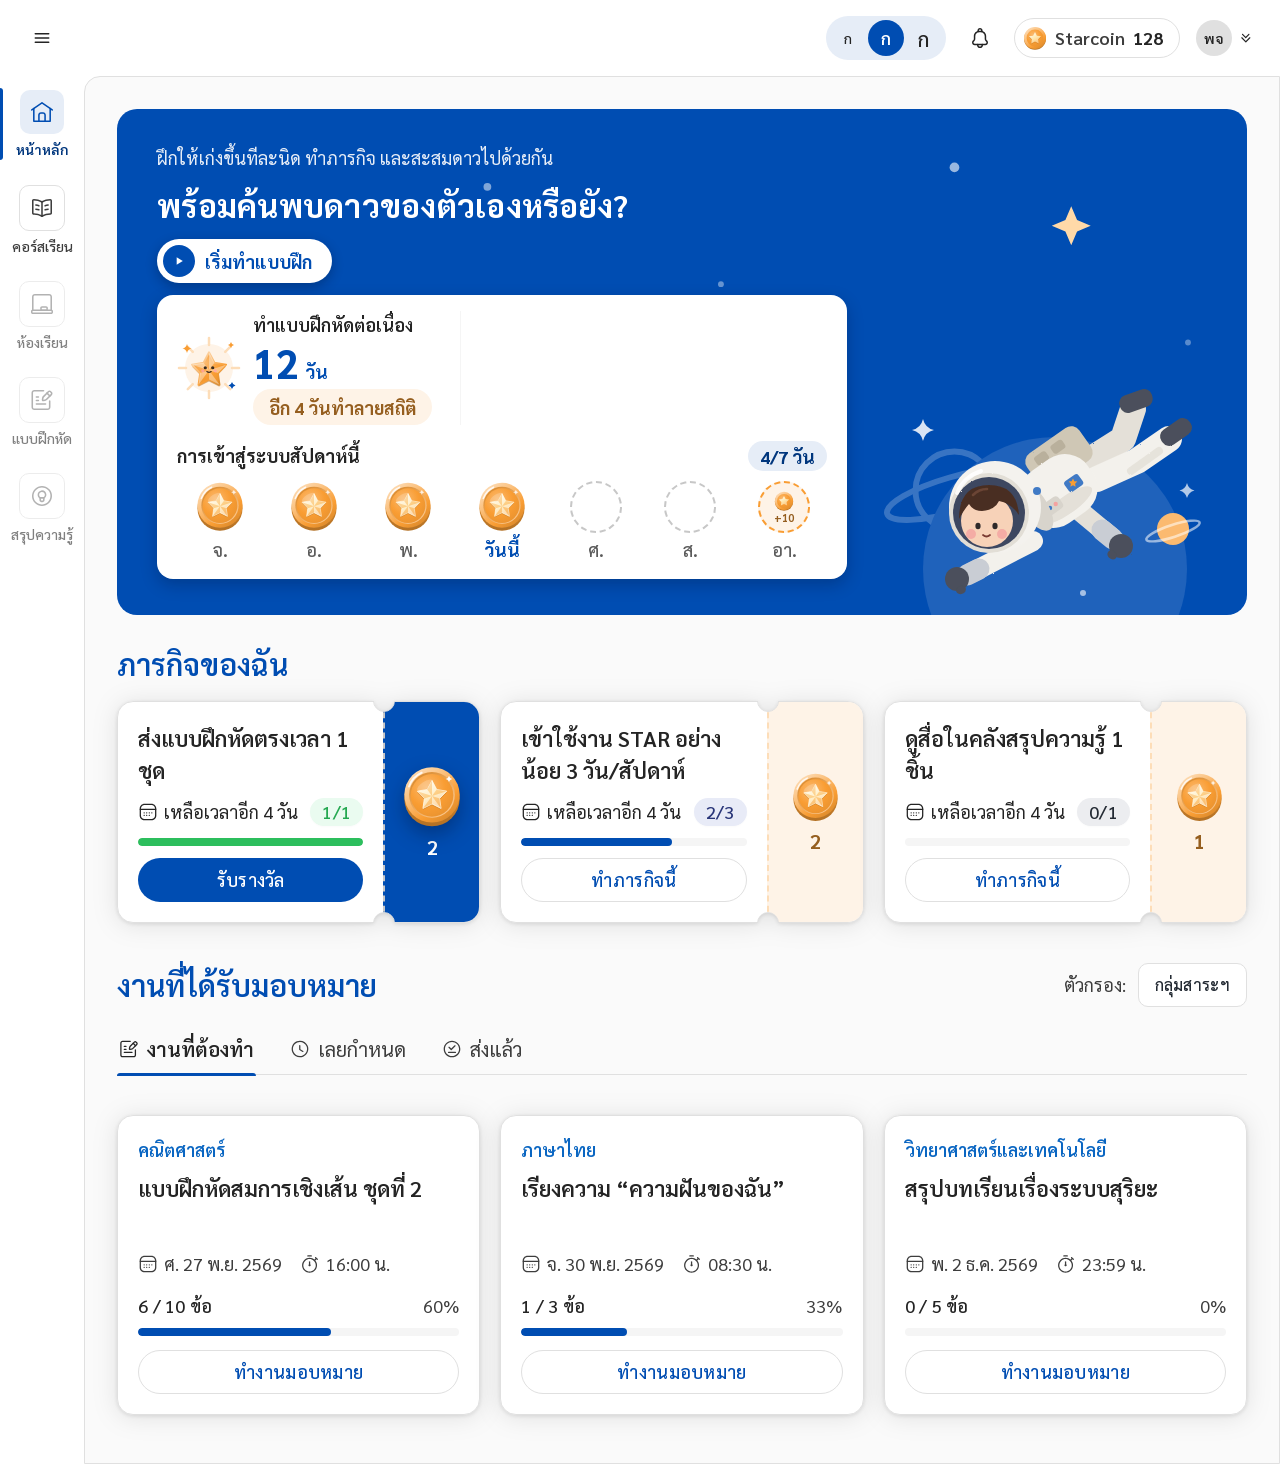
==== commit 0b3749c4: "update styles" ====
--- a/index.html
+++ b/index.html
@@ -32,7 +32,7 @@
   return `
   ${kitDefs()}
   <p role="status" class="sr" id="status"></p>
-  ${kitHeader({ coin: coinChip })}
+  ${kitHeader({ coin: coinChip, active: 'home' })}
   <div style="flex-grow: 1; display: flex; flex-wrap: wrap;">
     <nav class="rail in0" aria-label="${esc(T.navLabel)}" style="flex: 0 0 84px; background: #FFFFFF; display: flex; flex-direction: column;">${kitRail('home')}</nav>
     <main style="flex: 999 1 560px; min-width: 0; background: #FAFAFA; border: 1px solid var(--border-default); border-radius: 16px 0 0 0; padding: 32px 32px 48px; box-sizing: border-box; overflow-x: clip;">
@@ -66,7 +66,7 @@
     return `<li style="display: flex; flex-direction: column; align-items: center; gap: 4px;"><span style="position: relative; width: 52px; height: 52px; display: flex; align-items: center; justify-content: center;">${cell}</span><span style="font-size: 18px; line-height: 26px; font-weight: ${today ? 700 : 500}; color: ${today ? 'var(--primary-default)' : 'var(--text-faint)'}; white-space: nowrap;">${esc(today ? T.weekToday : name)}</span><span class="sr">${esc(sr)}</span></li>`;
   }).join('');
   $('#heroCol').innerHTML = `
-    <p style="margin: 0; font-size: 15px; line-height: 22px; color: var(--primary-mutedDefault);">${esc(f(T.greeting, { name: T.userName }))}</p>
+    <p style="margin: 0; font-size: 18px; line-height: 26px; color: var(--primary-mutedDefault);">${esc(T.greeting)}</p>
     <h1 id="hello-h" style="margin: 0; font-size: 32px; line-height: 44px; font-weight: 700; letter-spacing: 0.25px;">${esc(T.headline)}</h1>
     <div style="display: flex; flex-wrap: wrap; align-items: center; gap: 12px 16px;">
       <a href="#" class="ctaMain" style="display: inline-flex; align-items: center; gap: 10px; height: 44px; box-sizing: border-box; padding: 0 20px 0 6px; border-radius: 9999px; background: var(--bg-surface); color: var(--primary-default); font-size: 18px; font-weight: 700; text-decoration: none; box-shadow: 0 4px 12px rgba(0,12,40,.3);"><span aria-hidden="true" style="width: 32px; height: 32px; border-radius: 9999px; background: var(--primary-default); display: flex; align-items: center; justify-content: center;"><svg viewBox="0 0 24 24" width="14" height="14"><path d="M8 5.5v13l10.5-6.5z" fill="#FFFFFF"></path></svg></span>${esc(T.startButton)}</a>
@@ -80,16 +80,16 @@
         <div>
           <h2 id="streak-h" style="margin: 0; font-size: 18px; line-height: 28px; font-weight: 600; color: var(--text-default);">${esc(T.streakTitle)}</h2>
           <p style="margin: 0; display: flex; align-items: baseline; gap: 6px;"><span style="font-size: 40px; line-height: 46px; font-weight: 800; color: var(--primary-default); font-variant-numeric: tabular-nums;">${esc(T.streakNumber)}</span><span style="font-size: 18px; font-weight: 700; color: var(--primary-default);">${esc(T.streakUnit)}</span></p>
-          <p style="margin: 4px 0 0;"><span style="display: inline-flex; align-items: center; height: 28px; padding: 0 12px; border-radius: 9999px; background: var(--secondary-mutedDefault); color: var(--secondary-onMutedDefault); font-size: 14px; font-weight: 700;">${esc(T.streakHint)}</span></p>
+          <p style="margin: 4px 0 0;"><span style="display: inline-flex; align-items: center; height: 36px; padding: 0 16px; border-radius: 9999px; background: var(--secondary-mutedDefault); color: var(--secondary-onMutedDefault); font-size: 18px; font-weight: 700;">${esc(T.streakHint)}</span></p>
         </div>
       </div>
       <div aria-hidden="true" style="flex: 0 0 1px; align-self: stretch; background: var(--border-subtle);"></div>
       <div style="flex: 1 1 400px; min-width: 0; display: flex; flex-direction: column; gap: 10px;">
         <div style="display: flex; align-items: center; justify-content: space-between; gap: 4px 12px;">
           <h3 style="margin: 0; font-size: 18px; line-height: 28px; font-weight: 700; color: var(--text-default);">${esc(T.weekTitle)}</h3>
-          <span class="${slam ? 'stampBumpA' : ''}" aria-label="${esc(f(T.weekBadgeAria, { n }))}" style="display: inline-flex; align-items: center; height: 30px; padding: 0 12px; border-radius: 9999px; background: var(--primary-mutedDefault); color: var(--primary-onMutedDefault); font-size: 18px; font-weight: 700; font-variant-numeric: tabular-nums;">${esc(f(T.weekBadge, { n }))}</span>
+          <span class="${slam ? 'stampBumpA' : ''}" aria-label="${esc(f(T.weekBadgeAria, { n }))}" style="white-space: nowrap; display: inline-flex; align-items: center; height: 30px; padding: 0 12px; border-radius: 9999px; background: var(--primary-mutedDefault); color: var(--primary-onMutedDefault); font-size: 18px; font-weight: 700; font-variant-numeric: tabular-nums;">${esc(f(T.weekBadge, { n }))}</span>
         </div>
-        <ol aria-label="${esc(T.weekTitle)}" style="margin: 0; padding: 0; list-style: none; display: grid; grid-template-columns: repeat(7, minmax(0, 1fr)); gap: 8px;">${days}</ol>
+        <ol class="wkdays" aria-label="${esc(T.weekTitle)}" style="margin: 0; padding: 0; list-style: none; display: grid; grid-template-columns: repeat(7, minmax(0, 1fr)); gap: 8px;">${days}</ol>
       </div>
     </div>`;
 }
--- a/kit.css
+++ b/kit.css
@@ -1,747 +1,776 @@
-/* shared styles for all prototype pages (tokens, design-system components, page styles & animations) */
-/* ===== design tokens (light theme) ===== */
-:root, [data-theme="light"] {
-  --primary-default: #af143c;
-  --primary-hover: #cf3b54;
-  --primary-logo: #af143c;
-  --primary-mutedDefault: #fce7ec;
-  --primary-mutedHover: #fff3f6;
-  --primary-mutedPressed: #f398af;
-  --primary-mutedSelected: #fbd9e2;
-  --primary-onDefault: #ffffff;
-  --primary-onHover: #ffffff;
-  --primary-onMutedDefault: #670c23;
-  --primary-onMutedHover: #670c23;
-  --primary-onMutedPressed: #670c23;
-  --primary-onMutedSelected: #670c23;
-  --primary-onPressed: #ffffff;
-  --primary-onSelected: #ffffff;
-  --primary-outline: #af143c;
-  --primary-pressed: #971134;
-  --primary-selected: #a31338;
-  --secondary-default: #202a76;
-  --secondary-hover: #283593;
-  --secondary-mutedDefault: #d4d7e9;
-  --secondary-mutedHover: #eaebf4;
-  --secondary-mutedPressed: #a9aed4;
-  --secondary-mutedSelected: #bec2df;
-  --secondary-onDefault: #ffffff;
-  --secondary-onHover: #ffffff;
-  --secondary-onMutedDefault: #0c102c;
-  --secondary-onMutedHover: #0c102c;
-  --secondary-onMutedPressed: #0c102c;
-  --secondary-onMutedSelected: #0c102c;
-  --secondary-onPressed: #ffffff;
-  --secondary-onSelected: #ffffff;
-  --secondary-outline: #202a76;
-  --secondary-pressed: #182058;
-  --secondary-selected: #1c2567;
-  --neutral-default: #ffffff;
-  --neutral-hover: #f6f7f8;
-  --neutral-inverted: #3b424d;
-  --neutral-mutedDefault: #ecedf0;
-  --neutral-mutedHover: #f6f7f8;
-  --neutral-mutedPressed: #dcdee1;
-  --neutral-mutedSelected: #e6e7ea;
-  --neutral-onDefault: #232a33;
-  --neutral-onHover: #232a33;
-  --neutral-onMutedDefault: #232a33;
-  --neutral-onMutedHover: #232a33;
-  --neutral-onMutedPressed: #232a33;
-  --neutral-onMutedSelected: #232a33;
-  --neutral-onPressed: #232a33;
-  --neutral-onSelected: #232a33;
-  --neutral-outline: #e0e0e0;
-  --neutral-pressed: #ecedf0;
-  --neutral-selected: #f3f4f6;
-  --text-accent: #af143c;
-  --text-black: #000000;
-  --text-default: #242424;
-  --text-disable: #c7c7c7;
-  --text-faint: #5c5c5c;
-  --text-ghost: #808080;
-  --text-onInverted: #fafafa;
-  --text-placeholder: #a3a3a3;
-  --text-subtle: #3d3d3d;
-  --text-white: #ffffff;
-  --bg-black: #000000;
-  --bg-body: #fafafa;
-  --bg-card: #fefefe;
-  --bg-disable: #fafafa;
-  --bg-inverted: #0f0f0f;
-  --bg-muted: #f5f5f5;
-  --bg-neutral: #e0e0e0;
-  --bg-overlay-default: #00000080;
-  --bg-overlay-hover: #0000000d;
-  --bg-overlay-pressed: #0000001a;
-  --bg-surface: #ffffff;
-  --bg-white: #ffffff;
-  --border-default: #e0e0e0;
-  --border-disable: #e0e0e0;
-  --border-emphasized: #c7c7c7;
-  --border-subtle: #f5f5f5;
-  --icon-accent: #af143c;
-  --icon-black: #000000;
-  --icon-default: #242424;
-  --icon-disable: #c7c7c7;
-  --icon-faint: #5c5c5c;
-  --icon-placeholder: #a3a3a3;
-  --icon-subtle: #3d3d3d;
-  --icon-white: #ffffff;
-  --error-default: #f43325;
-  --error-hover: #f08065;
-  --error-mutedDefault: #fdf3f1;
-  --error-mutedHover: #fefcfc;
-  --error-mutedPressed: #fbe2de;
-  --error-mutedSelected: #fceae7;
-  --error-onDefault: #ffffff;
-  --error-onMutedDefault: #f43325;
-  --error-onMutedHover: #de1f12;
-  --error-onMutedPressed: #970f07;
-  --error-onMutedSelected: #c2160a;
-  --error-outline: #f43325;
-  --error-pressed: #de1f12;
-  --error-selected: #e92a1c;
-  --warning-default: #f9ce1f;
-  --warning-hover: #f8d53f;
-  --warning-mutedDefault: #fef7dc;
-  --warning-mutedHover: #fffdf5;
-  --warning-mutedPressed: #fdecaf;
-  --warning-mutedSelected: #fdf2c6;
-  --warning-onDefault: #000000;
-  --warning-onMutedDefault: #776003;
-  --warning-onMutedHover: #977905;
-  --warning-onMutedPressed: #4e3f02;
-  --warning-onMutedSelected: #4e3f02;
-  --warning-outline: #776003;
-  --warning-pressed: #dbb40c;
-  --warning-selected: #eac116;
-  --success-default: #2cbe5d;
-  --success-hover: #42d773;
-  --success-mutedDefault: #eafbf0;
-  --success-mutedHover: #fbfefc;
-  --success-mutedPressed: #b9f1cc;
-  --success-mutedSelected: #d2f6de;
-  --success-onDefault: #ffffff;
-  --success-onMutedDefault: #24a850;
-  --success-onMutedHover: #2cbe5d;
-  --success-onMutedPressed: #156530;
-  --success-onMutedSelected: #1b8339;
-  --success-outline: #24a850;
-  --success-pressed: #24a850;
-  --success-selected: #28b356;
-  --information-default: #258cf4;
-  --information-hover: #489df6;
-  --information-mutedDefault: #e0f1fe;
-  --information-mutedHover: #fafdfe;
-  --information-mutedPressed: #98cdfb;
-  --information-mutedSelected: #bcdffd;
-  --information-onDefault: #ffffff;
-  --information-onHover: #ffffff;
-  --information-onMutedDefault: #258cf4;
-  --information-onMutedHover: #489df6;
-  --information-onMutedPressed: #0a66c2;
-  --information-onMutedSelected: #0c74d6;
-  --information-onPressed: #ffffff;
-  --information-onSelected: #ffffff;
-  --information-outline: #258cf4;
-  --information-pressed: #0c74d6;
-  --information-selected: #1a80e5;
-  --pending-default: #4051b5;
-  --pending-mutedDefault: #e8ebf7;
-  --pending-onDefault: #ffffff;
-  --pending-onMutedDefault: #4051b5;
-  --rejected-default: #d6491f;
-  --rejected-mutedDefault: #fbeae4;
-  --rejected-onDefault: #ffffff;
-  --rejected-onMutedDefault: #d6491f;
-  --skeleton: #f5f5f5;
-  --track: #f5f5f5;
-  --shadow-tint: #0000001a;
-  --bg-util-amber: #fef7e1;
-  --bg-util-amberDefault: #efb506;
-  --bg-util-blueGrey: #edf0f2;
-  --bg-util-brown: #ece3df;
-  --bg-util-cyan: #d0f6fb;
-  --bg-util-cyanDefault: #12cae2;
-  --bg-util-deepOrange: #f9dbd2;
-  --bg-util-deepPurple: #e2d9f2;
-  --bg-util-green: #daf1db;
-  --bg-util-indigo: #e8ebf7;
-  --bg-util-lightBlue: #e2f5fe;
-  --bg-util-lightGreen: #e6f2d9;
-  --bg-util-lime: #f4f7d4;
-  --bg-util-orange: #fce8cf;
-  --bg-util-orangeDefault: #e9850c;
-  --bg-util-pink: #fbe4ec;
-  --bg-util-pinkDefault: #d61f5c;
-  --bg-util-purple: #f3e7f8;
-  --bg-util-purpleDefault: #9137be;
-  --bg-util-teal: #d6f5f2;
-  --icon-util-amber: #9f7804;
-  --icon-util-blueGrey: #45565e;
-  --icon-util-brown: #66483d;
-  --icon-util-cyan: #0c8797;
-  --icon-util-deepOrange: #8f3114;
-  --icon-util-deepPurple: #47297a;
-  --icon-util-green: #2d7631;
-  --icon-util-indigo: #2a3679;
-  --icon-util-lightBlue: #076d9d;
-  --icon-util-lightGreen: #547a29;
-  --icon-util-lime: #7f8b18;
-  --icon-util-orange: #9b5908;
-  --icon-util-pink: #8f143d;
-  --icon-util-purple: #61257e;
-  --icon-util-teal: #218379;
-  --text-util-amber: #9f7804;
-  --text-util-blueGrey: #45565e;
-  --text-util-brown: #66483d;
-  --text-util-cyan: #0c8797;
-  --text-util-deepOrange: #8f3114;
-  --text-util-deepPurple: #47297a;
-  --text-util-green: #2d7631;
-  --text-util-indigo: #2a3679;
-  --text-util-lightBlue: #076d9d;
-  --text-util-lightGreen: #547a29;
-  --text-util-lime: #7f8b18;
-  --text-util-orange: #9b5908;
-  --text-util-pink: #8f143d;
-  --text-util-purple: #61257e;
-  --text-util-teal: #218379;
-  --shadow-xs: 0 1px 2px 0 #0a0d1205;
-  --shadow-md: 0 1px 2px 0 #0000001a, 0 2px 12px 0 #0000001a;
-  --shadow-lg: 0 4px 8px -6px #0a0d120a, 0 8px 16px -6px #0a0d121f;
-  --focus-ring: 0 0 0 2px #ffffff, 0 0 0 4px #202a76;
-  --focus-ring-error: 0 0 0 2px #ffffff, 0 0 0 4px #d32f2f;
-}
-:root {
-  --space-0: 0px;
-  --space-2: 2px;
-  --space-4: 4px;
-  --space-6: 6px;
-  --space-8: 8px;
-  --space-10: 10px;
-  --space-12: 12px;
-  --space-14: 14px;
-  --space-16: 16px;
-  --space-18: 18px;
-  --space-20: 20px;
-  --space-24: 24px;
-  --space-28: 28px;
-  --space-32: 32px;
-  --space-40: 40px;
-  --space-48: 48px;
-  --space-56: 56px;
-  --space-60: 60px;
-  --space-64: 64px;
-  --space-72: 72px;
-  --space-80: 80px;
-  --space-96: 96px;
-  --space-120: 120px;
-  --space-128: 128px;
-  --space-144: 144px;
-  --space-160: 160px;
-  --space-200: 200px;
-  --space-240: 240px;
-  --space-280: 280px;
-  --space-320: 320px;
-  --space-384: 384px;
-  --space-480: 480px;
-  --space-640: 640px;
-  --space-720: 720px;
-  --radius-0: 0px;
-  --radius-2: 2px;
-  --radius-4: 4px;
-  --radius-6: 6px;
-  --radius-8: 8px;
-  --radius-10: 10px;
-  --radius-12: 12px;
-  --radius-16: 16px;
-  --radius-full: 9999px;
-  --size-16: 16px;
-  --size-20: 20px;
-  --size-24: 24px;
-  --size-28: 28px;
-  --size-32: 32px;
-  --size-36: 36px;
-  --size-40: 40px;
-  --size-44: 44px;
-  --size-48: 48px;
-  --size-60: 60px;
-  --border-width-0: 0px;
-  --border-width-1: 1px;
-  --border-width-2: 2px;
-  --border-width-4: 4px;
-  --border-width-focus: 2px;
-  --font-sans: "Aksara", "Sarabun", "Noto Sans Thai", system-ui, sans-serif;
-}
-.af-scope {--brand-primary-default:#af143c;--brand-primary-hover:#cf3b54;--brand-primary-inverted:#7f0f2c;--brand-primary-logo:#af143c;--brand-primary-muted-default:#fce7ec;--brand-primary-muted-hover:#fff3f6;--brand-primary-muted-pressed:#f9cbd7;--brand-primary-muted-selected:#fbd9e2;--brand-primary-on-default:#ffffff;--brand-primary-on-hover:#ffffff;--brand-primary-on-muted-default:#670c23;--brand-primary-on-muted-hover:#670c23;--brand-primary-on-muted-pressed:#670c23;--brand-primary-on-muted-selected:#670c23;--brand-primary-on-pressed:#ffffff;--brand-primary-on-selected:#ffffff;--brand-primary-outline:#af143c;--brand-primary-pressed:#971134;--brand-primary-selected:#a31338;--brand-secondary-default:#202a76;--brand-secondary-hover:#283593;--brand-secondary-muted-default:#d4d7e9;--brand-secondary-muted-hover:#eaebf4;--brand-secondary-muted-pressed:#a9aed4;--brand-secondary-muted-selected:#bec2df;--brand-secondary-on-default:#ffffff;--brand-secondary-on-hover:#ffffff;--brand-secondary-on-muted-default:#0c102c;--brand-secondary-on-muted-hover:#0c102c;--brand-secondary-on-muted-pressed:#0c102c;--brand-secondary-on-muted-selected:#0c102c;--brand-secondary-on-pressed:#ffffff;--brand-secondary-on-selected:#ffffff;--brand-secondary-outline:#202a76;--brand-secondary-pressed:#182058;--brand-secondary-selected:#1c2567;--neutral-default:#ffffff;--neutral-hover:#f6f7f8;--neutral-inverted:#3b424d;--neutral-muted-default:#ecedf0;--neutral-muted-hover:#f6f7f8;--neutral-muted-pressed:#dcdee1;--neutral-muted-selected:#e6e7ea;--neutral-on-default:#232a33;--neutral-on-hover:#232a33;--neutral-on-muted-default:#232a33;--neutral-on-muted-hover:#232a33;--neutral-on-muted-pressed:#232a33;--neutral-on-muted-selected:#232a33;--neutral-on-pressed:#232a33;--neutral-on-selected:#232a33;--neutral-outline:#e0e0e0;--neutral-pressed:#ecedf0;--neutral-selected:#f3f4f6;--bg-base-black:#000000;--bg-base-body:#fafafa;--bg-base-card:#fefefe;--bg-base-disable:#fafafa;--bg-base-inverted:#0f0f0f;--bg-base-modal:#fefefe;--bg-base-muted:#f5f5f5;--bg-base-neutral:#e0e0e0;--bg-base-overlay-default:#00000080;--bg-base-overlay-hover:#0000000d;--bg-base-overlay-pressed:#0000001a;--bg-base-placeholder:#f5f5f5;--bg-base-surface:#ffffff;--bg-base-white:#ffffff;--bg-utility-amber:#fef7e1;--bg-utility-amber-default:#efb506;--bg-utility-blue-grey:#edf0f2;--bg-utility-blue-grey-default:#68818d;--bg-utility-brown:#ece3df;--bg-utility-brown-default:#996c5c;--bg-utility-cyan:#d0f6fb;--bg-utility-deep-orange:#f9dbd2;--bg-utility-deep-orange-default:#d6491f;--bg-utility-deep-purple:#e2d9f2;--bg-utility-deep-purple-default:#6a3db8;--bg-utility-green:#daf1db;--bg-utility-green-default:#43b149;--bg-utility-indigo:#e8ebf7;--bg-utility-indigo-default:#4051b5;--bg-utility-light-blue:#e2f5fe;--bg-utility-light-blue-default:#0aa4eb;--bg-utility-light-green:#e6f2d9;--bg-utility-light-green-default:#7eb83d;--bg-utility-lime:#f4f7d4;--bg-utility-orange:#fce8cf;--bg-utility-orange-default:#e9850c;--bg-utility-pink:#fbe4ec;--bg-utility-pink-default:#d61f5c;--bg-utility-purple:#f3e7f8;--bg-utility-teal:#d6f5f2;--bg-utility-teal-default:#31c4b5;--text-base-accent:#af143c;--text-base-black:#000000;--text-base-default:#242424;--text-base-disable:#c7c7c7;--text-base-faint:#5c5c5c;--text-base-ghost:#808080;--text-base-on-inverted:#fafafa;--text-base-placeholder:#a3a3a3;--text-base-subtle:#3d3d3d;--text-base-white:#ffffff;--text-utility-amber:#9f7804;--text-utility-blue-grey:#45565e;--text-utility-brown:#66483d;--text-utility-cyan:#0c8797;--text-utility-deep-orange:#8f3114;--text-utility-deep-purple:#47297a;--text-utility-green:#2d7631;--text-utility-indigo:#2a3679;--text-utility-light-blue:#076d9d;--text-utility-light-green:#547a29;--text-utility-lime:#7f8b18;--text-utility-orange:#9b5908;--text-utility-pink:#8f143d;--text-utility-purple:#61257e;--text-utility-teal:#218379;--icon-base-accent:#af143c;--icon-base-black:#000000;--icon-base-default:#242424;--icon-base-disable:#c7c7c7;--icon-base-faint:#5c5c5c;--icon-base-placeholder:#a3a3a3;--icon-base-subtle:#3d3d3d;--icon-base-white:#ffffff;--icon-utility-amber:#9f7804;--icon-utility-blue-grey:#45565e;--icon-utility-brown:#66483d;--icon-utility-cyan:#0c8797;--icon-utility-deep-orange:#8f3114;--icon-utility-deep-purple:#47297a;--icon-utility-green:#2d7631;--icon-utility-indigo:#2a3679;--icon-utility-light-blue:#076d9d;--icon-utility-light-green:#547a29;--icon-utility-lime:#7f8b18;--icon-utility-orange:#9b5908;--icon-utility-pink:#8f143d;--icon-utility-purple:#61257e;--icon-utility-teal:#218379;--border-base-default:#e0e0e0;--border-base-disable:#e0e0e0;--border-base-emphasized:#c7c7c7;--border-base-faint:#fafafa;--border-base-subtle:#f5f5f5;--fn-error-default:#f43325;--fn-error-hover:#f08065;--fn-error-muted-default:#fdf3f1;--fn-error-muted-hover:#fefcfc;--fn-error-muted-pressed:#fbe2de;--fn-error-muted-selected:#fceae7;--fn-error-on-default:#ffffff;--fn-error-on-muted-default:#f43325;--fn-error-on-muted-hover:#de1f12;--fn-error-on-muted-pressed:#970f07;--fn-error-on-muted-selected:#c2160a;--fn-error-outline:#f43325;--fn-error-pressed:#de1f12;--fn-error-selected:#e92a1c;--fn-information-default:#258cf4;--fn-information-hover:#489df6;--fn-information-inverted:#0a66c2;--fn-information-muted-default:#e0f1fe;--fn-information-muted-hover:#fafdfe;--fn-information-muted-pressed:#98cdfb;--fn-information-muted-selected:#bcdffd;--fn-information-on-default:#ffffff;--fn-information-on-hover:#ffffff;--fn-information-on-muted-default:#258cf4;--fn-information-on-muted-hover:#489df6;--fn-information-on-muted-pressed:#0a66c2;--fn-information-on-muted-selected:#0c74d6;--fn-information-on-pressed:#ffffff;--fn-information-on-selected:#ffffff;--fn-information-outline:#258cf4;--fn-information-pressed:#0c74d6;--fn-information-selected:#1a80e5;--fn-pending-muted-default:#e8ebf7;--fn-pending-muted-pressed:#d9ddf2;--fn-pending-muted-selected:#e0e4f5;--fn-pending-on-muted-default:#4051b5;--fn-pending-on-muted-pressed:#1d2553;--fn-pending-outline:#4051b5;--fn-rejected-muted-default:#fbeae4;--fn-rejected-on-muted-default:#d6491f;--fn-success-default:#42d773;--fn-success-hover:#68de8a;--fn-success-muted-default:#eafbf0;--fn-success-muted-hover:#fbfefc;--fn-success-muted-selected:#d2f6de;--fn-success-on-default:#ffffff;--fn-success-on-muted-default:#24a850;--fn-success-on-muted-pressed:#156530;--fn-success-outline:#24a850;--fn-success-pressed:#2cbe5d;--fn-warning-default:#f9ce1f;--fn-warning-hover:#f8d53f;--fn-warning-muted-default:#fef7dc;--fn-warning-muted-hover:#fffdf5;--fn-warning-muted-pressed:#fdecaf;--fn-warning-on-default:#000000;--fn-warning-on-muted-default:#776003;--fn-warning-outline:#776003;--data-blue-1:#ceeefd;--data-blue-2:#76d0f9;--data-blue-4:#076d9d;--data-categorical-blue:#0aa4eb;--data-categorical-green:#43b149;--data-categorical-orange:#e9850c;--data-neutral:#68818d;--data-orange-1:#fce8cf;--data-orange-2:#f8be77;--data-orange-3:#e9850c;--data-pink-1:#f9d2df;--data-pink-2:#ed82a6;--data-pink-3:#d61f5c;--data-purple-1:#e2d9f2;--data-purple-2:#ae94db;--data-purple-3:#6a3db8;--data-shamrock-1:#daf1db;--data-shamrock-2:#97d89b;--data-shamrock-3:#43b149;--data-shamrock-4:#2d7631;--data-shamrock-5:#143415;--data-teal-1:#d6f5f2;--data-teal-2:#8de2da;--on-disable:#a3a3a3;--on-muted-disable:#e0e0e0;--shadow:#0000001a;--skeleton:#f5f5f5;--track:#f5f5f5;--alpha-black-10:#0000001a;--alpha-black-30:#0000004d;--alpha-black-5:#0000000d;--alpha-black-50:#00000080;--alpha-black-80:#000000cc;--alpha-white-10:#ffffff1a;--alpha-white-5:#ffffff0d;--amber-100-dark:#463502;--amber-500-dark:#efb506;--amber-700-dark:#fbda74;--amber-50-light:#fef7e1;--amber-100-light:#fef2cd;--amber-500-light:#efb506;--amber-700-light:#9f7804;--amber-900-light:#463502;--base-black-dark:#000000;--base-black-light:#000000;--base-white-dark:#ffffff;--base-white-light:#ffffff;--blue-grey-200-dark:#303b41;--blue-grey-500-dark:#68818d;--blue-grey-700-dark:#adbbc2;--blue-grey-50-light:#edf0f2;--blue-grey-100-light:#e2e7e9;--blue-grey-500-light:#68818d;--blue-grey-700-light:#45565e;--brown-100-dark:#2d201b;--brown-200-dark:#46322a;--brown-500-dark:#996c5c;--brown-700-dark:#c9afa6;--brown-900-dark:#ece3df;--brown-100-light:#ece3df;--brown-500-light:#996c5c;--brown-700-light:#66483d;--cyan-100-dark:#053b42;--cyan-700-dark:#7be6f4;--cyan-100-light:#d0f6fb;--cyan-700-light:#0c8797;--cyan-900-light:#053b42;--deep-orange-100-dark:#3e1509;--deep-orange-500-dark:#d6491f;--deep-orange-700-dark:#ed9b82;--deep-orange-900-dark:#f9dbd2;--deep-orange-200-dark-muted:#62220e33;--deep-orange-50-light:#fbeae4;--deep-orange-100-light:#f9dbd2;--deep-orange-500-light:#d6491f;--deep-orange-700-light:#8f3114;--deep-orange-900-light:#3e1509;--deep-purple-25-dark:#120a1f;--deep-purple-100-dark:#1f1236;--deep-purple-300-dark:#47297a;--deep-purple-500-dark:#6a3db8;--deep-purple-700-dark:#ae94db;--deep-purple-100-light:#e2d9f2;--deep-purple-300-light:#ae94db;--deep-purple-500-light:#6a3db8;--deep-purple-700-light:#47297a;--functional-error-300-dark:#c2160a;--functional-error-400-dark:#de1f12;--functional-error-500-dark:#f43325;--functional-error-550-dark:#f36048;--functional-error-600-dark:#f08065;--functional-error-900-dark:#fbe2de;--functional-error-100-dark-muted:#740d0633;--functional-error-150-dark-muted:#850e0733;--functional-error-200-dark-muted:#970f0733;--functional-error-300-dark-muted:#c2160a33;--functional-error-25-light:#fefcfc;--functional-error-50-light:#fdf3f1;--functional-error-75-light:#fceae7;--functional-error-100-light:#fbe2de;--functional-error-400-light:#f08065;--functional-error-500-light:#f43325;--functional-error-550-light:#e92a1c;--functional-error-600-light:#de1f12;--functional-error-700-light:#c2160a;--functional-error-800-light:#970f07;--functional-error-900-light:#740d06;--functional-information-300-dark:#0a66c2;--functional-information-400-dark:#0c74d6;--functional-information-500-dark:#258cf4;--functional-information-550-dark:#3895f5;--functional-information-600-dark:#489df6;--functional-information-900-dark:#98cdfb;--functional-information-100-dark-muted:#063d7433;--functional-information-150-dark-muted:#07438033;--functional-information-200-dark-muted:#084a8d33;--functional-information-300-dark-muted:#0a66c233;--functional-information-25-light:#fafdfe;--functional-information-50-light:#e0f1fe;--functional-information-75-light:#bcdffd;--functional-information-100-light:#98cdfb;--functional-information-400-light:#489df6;--functional-information-500-light:#258cf4;--functional-information-550-light:#1a80e5;--functional-information-600-light:#0c74d6;--functional-information-700-light:#0a66c2;--functional-information-900-light:#063d74;--functional-success-300-dark:#24a850;--functional-success-400-dark:#2cbe5d;--functional-success-500-dark:#42d773;--functional-success-600-dark:#68de8a;--functional-success-700-dark:#86e5a0;--functional-success-900-dark:#b9f1cc;--functional-success-150-dark-muted:#18743533;--functional-success-200-dark-muted:#1b833933;--functional-success-300-dark-muted:#24a85033;--functional-success-25-light:#fbfefc;--functional-success-50-light:#eafbf0;--functional-success-75-light:#d2f6de;--functional-success-400-light:#68de8a;--functional-success-500-light:#42d773;--functional-success-600-light:#2cbe5d;--functional-success-700-light:#24a850;--functional-success-900-light:#156530;--functional-warning-400-dark:#dbb40c;--functional-warning-500-dark:#f9ce1f;--functional-warning-700-dark:#f9d755;--functional-warning-800-dark:#fbd866;--functional-warning-100-dark-muted:#77600333;--functional-warning-200-dark-muted:#97790533;--functional-warning-300-dark-muted:#c7a00533;--functional-warning-25-light:#fffdf5;--functional-warning-50-light:#fef7dc;--functional-warning-100-light:#fdecaf;--functional-warning-400-light:#f8d53f;--functional-warning-500-light:#f9ce1f;--functional-warning-900-light:#776003;--green-100-dark:#143415;--green-300-dark:#2d7631;--green-500-dark:#43b149;--green-700-dark:#97d89b;--green-900-dark:#daf1db;--green-100-light:#daf1db;--green-300-light:#97d89b;--green-500-light:#43b149;--green-700-light:#2d7631;--green-800-light:#1f5121;--green-900-light:#143415;--indigo-100-dark:#131835;--indigo-300-dark:#2a3679;--indigo-500-dark:#4051b5;--indigo-700-dark:#95a0da;--indigo-900-dark:#d9ddf2;--indigo-100-dark-muted:#13183533;--indigo-150-dark-muted:#181e4433;--indigo-200-dark-muted:#1d255333;--indigo-50-light:#e8ebf7;--indigo-75-light:#e0e4f5;--indigo-100-light:#d9ddf2;--indigo-500-light:#4051b5;--indigo-700-light:#2a3679;--indigo-800-light:#1d2553;--indigo-900-light:#131835;--light-blue-100-dark:#033045;--light-blue-300-dark:#076d9d;--light-blue-500-dark:#0aa4eb;--light-blue-700-dark:#76d0f9;--light-blue-50-light:#e2f5fe;--light-blue-100-light:#ceeefd;--light-blue-300-light:#76d0f9;--light-blue-500-light:#0aa4eb;--light-blue-700-light:#076d9d;--light-blue-900-light:#033045;--light-green-100-dark:#253612;--light-green-500-dark:#7eb83d;--light-green-700-dark:#badb94;--light-green-100-light:#e6f2d9;--light-green-500-light:#7eb83d;--light-green-700-light:#547a29;--light-green-800-light:#3a541c;--lime-100-dark:#383d0b;--lime-700-dark:#e0ea86;--lime-100-light:#f4f7d4;--lime-700-light:#7f8b18;--lime-900-light:#383d0b;--neutral-grey-100-dark:#242424;--neutral-grey-200-dark:#3d3d3d;--neutral-grey-300-dark:#5c5c5c;--neutral-grey-400-dark:#808080;--neutral-grey-500-dark:#a3a3a3;--neutral-grey-600-dark:#c7c7c7;--neutral-grey-700-dark:#e0e0e0;--neutral-grey-800-dark:#f5f5f5;--neutral-grey-900-dark:#fafafa;--neutral-grey-25-light:#fefefe;--neutral-grey-50-light:#ffffff;--neutral-grey-100-light:#fafafa;--neutral-grey-200-light:#f5f5f5;--neutral-grey-300-light:#e0e0e0;--neutral-grey-400-light:#c7c7c7;--neutral-grey-500-light:#a3a3a3;--neutral-grey-600-light:#808080;--neutral-grey-700-light:#5c5c5c;--neutral-grey-800-light:#3d3d3d;--neutral-grey-900-light:#242424;--neutral-grey-950-light:#0f0f0f;--orange-100-dark:#442704;--orange-300-dark:#9b5908;--orange-500-dark:#e9850c;--orange-700-dark:#f8be77;--orange-100-light:#fce8cf;--orange-300-light:#f8be77;--orange-500-light:#e9850c;--orange-700-light:#9b5908;--orange-800-light:#6b3d06;--pink-100-dark:#3e091b;--pink-300-dark:#8f143d;--pink-500-dark:#d61f5c;--pink-700-dark:#ed82a6;--pink-50-light:#fbe4ec;--pink-100-light:#f9d2df;--pink-300-light:#ed82a6;--pink-500-light:#d61f5c;--pink-700-light:#8f143d;--primary-500-dark:#af143c;--primary-600-dark:#dc194b;--primary-700-dark:#e93e6a;--primary-800-dark:#ee6b8d;--primary-900-dark:#f398af;--primary-200-dark-muted:#670c2333;--primary-250-dark-muted:#730e2733;--primary-300-dark-muted:#7f0f2c33;--primary-400-dark-muted:#97113433;--primary-25-light:#fdf1f4;--primary-50-light:#f8c4d2;--primary-75-light:#f6aec0;--primary-100-light:#f398af;--primary-400-light:#dc194b;--primary-500-light:#af143c;--primary-550-light:#a31338;--primary-600-light:#971134;--primary-700-light:#7f0f2c;--primary-800-light:#670c23;--primary-900-light:#4f091b;--purple-25-dark:#180920;--purple-100-dark:#2a1037;--purple-700-dark:#c590df;--purple-50-light:#f3e7f8;--purple-100-light:#ead7f4;--purple-700-light:#61257e;--secondary-500-dark:#202a76;--secondary-700-dark:#535da9;--secondary-800-dark:#7e86be;--secondary-900-dark:#a9aed4;--secondary-950-dark:#d4d7e9;--secondary-300-dark-muted:#10153b33;--secondary-350-dark-muted:#141a4933;--secondary-400-dark-muted:#18205833;--secondary-500-dark-muted:#202a7633;--secondary-25-light:#eaebf4;--secondary-50-light:#d4d7e9;--secondary-75-light:#bec2df;--secondary-100-light:#a9aed4;--secondary-400-light:#283593;--secondary-500-light:#202a76;--secondary-550-light:#1c2567;--secondary-600-light:#182058;--secondary-800-light:#0c102c;--teal-100-dark:#0e3935;--teal-300-dark:#218379;--teal-500-dark:#31c4b5;--teal-700-dark:#8de2da;--teal-100-light:#d6f5f2;--teal-300-light:#8de2da;--teal-500-light:#31c4b5;--teal-700-light:#218379;--teal-900-light:#0e3935;--tertiary-100-dark:#1c222c;--tertiary-150-dark:#1f262f;--tertiary-250-dark:#2f3640;--tertiary-600-dark:#9fa4ac;--tertiary-700-dark:#d3d5d9;--tertiary-800-dark:#e6e7ea;--tertiary-900-dark:#f3f4f6;--tertiary-300-dark-muted:#3b424d33;--tertiary-350-dark-muted:#454c5633;--tertiary-400-dark-muted:#4f565f33;--tertiary-500-dark-muted:#71768033;--tertiary-75-light:#f6f7f8;--tertiary-100-light:#f3f4f6;--tertiary-150-light:#ecedf0;--tertiary-200-light:#e6e7ea;--tertiary-250-light:#dcdee1;--tertiary-700-light:#3b424d;--tertiary-800-light:#232a33;--space-0:0px;--space-2:2px;--space-4:4px;--space-6:6px;--space-8:8px;--space-10:10px;--space-12:12px;--space-14:14px;--space-16:16px;--space-18:18px;--space-20:20px;--space-24:24px;--space-28:28px;--space-32:32px;--space-36:36px;--space-40:40px;--space-44:44px;--space-48:48px;--space-56:56px;--space-60:60px;--space-64:64px;--space-72:72px;--space-80:80px;--space-96:96px;--space-100:100px;--space-112:112px;--space-120:120px;--space-128:128px;--space-160:160px;--space-200:200px;--space-224:224px;--space-240:240px;--space-280:280px;--space-320:320px;--space-352:352px;--space-384:384px;--space-480:480px;--space-560:560px;--space-640:640px;--space-768:768px;--space-1440:1440px;--size-16:16px;--size-20:20px;--size-24:24px;--size-28:28px;--size-32:32px;--size-36:36px;--size-40:40px;--size-44:44px;--size-48:48px;--size-60:60px;--radius-0:0px;--radius-2:2px;--radius-4:4px;--radius-6:6px;--radius-8:8px;--radius-10:10px;--radius-12:12px;--radius-16:16px;--radius-full:9999px;--shadow-50:0 1px 2px 0 #0a0d1205;--shadow-100:0 1px 2px -2px #0a0d1205, 0 2px 4px -2px #0a0d120a;--shadow-200:0 2px 4px -4px #0a0d1208, 0 4px 8px -4px #0a0d1214;--shadow-300:0 4px 8px -6px #0a0d120a, 0 8px 16px -6px #0a0d121f;--shadow-400:0 8px 16px -8px #0a0d120d, 0 16px 32px -8px #0a0d1229;--shadow-low:0 1px 1px 0 #0000001a, 0 2px 8px 0 #0000001a;--shadow-med:0 1px 2px 0 #0000001a, 0 2px 12px 0 #0000001a;--shadow-high:0 2px 2px 0 #0000001a, 0 8px 24px 0 #0000001a;--shadow-recessed:inset 0 1px 4px 0 #0a0d1214, inset 0 -1px 2px 0 #fcfcfc14;--focus-subbrand:0 0 0 2px #ffffff, 0 0 0 4px #202a76;--focus-brand:0 0 0 2px #ffffff, 0 0 0 4px #af143c;--focus-error:0 0 0 2px #ffffff, 0 0 0 4px #d32f2f;--focus-information:0 0 0 2px #fcfcfc, 0 0 0 4px #1e88e5;--border-width-0:0px;--border-width-0-5:0.5px;--border-width-1:1px;--border-width-2:2px;--border-width-4:4px;--breakpoint-desktop:1440px;--breakpoint-laptop:1133px;--breakpoint-tablet:768px;--breakpoint-mobile:376px;--modal-width-sm:400px;--modal-width-md:560px;--modal-width-lg:680px;--modal-width-xl:960px;--drawer-width-lg:1024px;--toast-padding:24px;--font-sans:"Aksara","Sarabun",system-ui,sans-serif;font-family:var(--font-sans);color:var(--text-base-default)}
-/* ===== design-system components ===== */
-.fs-btn, .fs-badge, .fs-choice, .fs-switch-row, .fs-field, .fs-tabs, .fs-toast, .fs-tooltip, .fs-progress, .fs-avatar {
-  font-family: var(--font-sans);
-  box-sizing: border-box;
-}
-.fs-btn *, .fs-field *, .fs-toast *, .fs-choice * { box-sizing: border-box; }
-.fs-btn {
-  --btn-bg: var(--primary-default);
-  --btn-bg-hover: var(--primary-hover);
-  --btn-bg-pressed: var(--primary-pressed);
-  --btn-fg: var(--primary-onDefault);
-  --btn-tint-hover: var(--primary-mutedHover);
-  --btn-tint-pressed: var(--primary-mutedSelected);
-  --btn-text: var(--primary-logo);
-  display: inline-flex; align-items: center; justify-content: center;
-  gap: var(--space-6);
-  min-height: var(--size-40);
-  padding: 0 var(--space-14);
-  border-radius: var(--radius-10);
-  border: var(--border-width-1) solid transparent;
-  background: var(--btn-bg); color: var(--btn-fg);
-  font-size: 14px; line-height: 20px; font-weight: 500; letter-spacing: 0.3px;
-  cursor: pointer; white-space: nowrap;
-  transition: background-color .12s ease, border-color .12s ease, color .12s ease;
-}
-.fs-btn:focus-visible { outline: none; box-shadow: var(--focus-ring); }
-.fs-btn--tone-error { --btn-bg: var(--error-default); --btn-bg-hover: var(--error-hover); --btn-bg-pressed: var(--error-pressed); --btn-fg: var(--error-onDefault); --btn-tint-hover: var(--error-mutedHover); --btn-tint-pressed: var(--error-mutedSelected); --btn-text: var(--error-onMutedDefault); }
-.fs-btn--tone-information { --btn-bg: var(--information-default); --btn-bg-hover: var(--information-hover); --btn-bg-pressed: var(--information-pressed); --btn-fg: var(--information-onDefault); --btn-tint-hover: var(--information-mutedHover); --btn-tint-pressed: var(--information-mutedSelected); --btn-text: var(--information-onMutedDefault); }
-.fs-btn--tone-success { --btn-bg: var(--success-pressed); --btn-bg-hover: var(--success-default); --btn-bg-pressed: var(--success-pressed); --btn-fg: var(--success-onDefault); --btn-tint-hover: var(--success-mutedHover); --btn-tint-pressed: var(--success-mutedSelected); --btn-text: var(--success-onMutedDefault); }
-.fs-btn--tone-warning { --btn-bg: var(--warning-default); --btn-bg-hover: var(--warning-hover); --btn-bg-pressed: var(--warning-pressed); --btn-fg: var(--warning-onDefault); --btn-tint-hover: var(--warning-mutedHover); --btn-tint-pressed: var(--warning-mutedSelected); --btn-text: var(--warning-onMutedDefault); }
-.fs-btn--tone-subbrand { --btn-bg: var(--secondary-default); --btn-bg-hover: var(--secondary-hover); --btn-bg-pressed: var(--secondary-pressed); --btn-fg: var(--secondary-onDefault); --btn-tint-hover: var(--secondary-mutedHover); --btn-tint-pressed: var(--secondary-mutedSelected); --btn-text: var(--secondary-default); }
-.fs-btn--primary:hover:not(:disabled) { background: var(--btn-bg-hover); }
-.fs-btn--primary:active:not(:disabled) { background: var(--btn-bg-pressed); }
-.fs-btn--secondary { background: var(--bg-surface); color: var(--btn-text); border-color: var(--border-default); }
-.fs-btn--secondary:hover:not(:disabled) { background: var(--btn-tint-hover); }
-.fs-btn--secondary:active:not(:disabled) { background: var(--btn-tint-pressed); }
-.fs-btn--tertiary { background: transparent; color: var(--btn-text); }
-.fs-btn--tertiary:hover:not(:disabled) { background: var(--btn-tint-hover); }
-.fs-btn--tertiary:active:not(:disabled) { background: var(--btn-tint-pressed); }
-.fs-btn--link { background: transparent; color: var(--btn-text); padding: 0; min-height: var(--size-28); border-radius: var(--radius-4); }
-.fs-btn--link:hover:not(:disabled) .fs-btn__label { text-decoration: underline; text-underline-offset: 3px; }
-.fs-btn:disabled { cursor: not-allowed; background: var(--bg-disable); color: var(--text-disable); border-color: var(--border-disable); }
-.fs-btn--link:disabled, .fs-btn--tertiary:disabled { background: transparent; border-color: transparent; }
-.fs-btn.is-loading:disabled { cursor: progress; }
-.fs-btn--primary.is-loading { background: var(--btn-bg); color: var(--btn-fg); opacity: .8; }
-.fs-btn--xs { min-height: var(--size-28); padding: 0 var(--space-12); gap: var(--space-4); border-radius: var(--radius-8); }
-.fs-btn--sm { min-height: var(--size-36); padding: 0 var(--space-12); border-radius: var(--radius-8); }
-.fs-btn--lg { min-height: var(--size-44); padding: 0 var(--space-16); font-size: 16px; line-height: 24px; }
-.fs-btn--xl { min-height: var(--size-48); padding: 0 var(--space-18); border-radius: var(--radius-12); font-size: 16px; line-height: 24px; }
-.fs-btn--huge { min-height: var(--size-60); padding: 0 var(--space-24); gap: var(--space-8); border-radius: var(--radius-16); font-size: 18px; line-height: 28px; letter-spacing: 0.29px; }
-.fs-btn--lg .fs-btn__icon { width: var(--size-24); height: var(--size-24); }
-.fs-btn--xl .fs-btn__icon, .fs-btn--huge .fs-btn__icon { width: var(--size-28); height: var(--size-28); }
-.fs-btn--link.fs-btn--xs, .fs-btn--link.fs-btn--sm, .fs-btn--link.fs-btn--md, .fs-btn--link.fs-btn--lg, .fs-btn--link.fs-btn--xl, .fs-btn--link.fs-btn--huge { padding: 0; }
-.fs-btn--icon-only { padding: 0; aspect-ratio: 1 / 1; }
-.fs-spinner { width: 16px; height: 16px; border-radius: var(--radius-full); border: 2px solid currentColor; border-right-color: transparent; animation: fs-spin .8s linear infinite; }
-@keyframes fs-spin { to { transform: rotate(360deg); } }
-@media (prefers-reduced-motion: reduce) {
-.fs-spinner { animation-duration: 2.4s; }
-}
-.fs-badge {
-  display: inline-flex; align-items: center; gap: var(--space-2);
-  min-height: var(--size-28); padding: var(--space-2) var(--space-8);
-  border-radius: var(--radius-6);
-  font-size: 14px; line-height: 20px; font-weight: 500; letter-spacing: 0.3px;
-  box-shadow: var(--shadow-xs); white-space: nowrap;
-}
-.fs-badge--sm { min-height: var(--size-24); padding: 0 var(--space-6); font-size: 12px; line-height: 18px; }
-.fs-badge--lg { min-height: var(--size-32); padding: var(--space-4) var(--space-10); border-radius: var(--radius-8); }
-.fs-badge--xl { min-height: var(--size-36); padding: var(--space-6) var(--space-12); border-radius: var(--radius-8); font-size: 16px; line-height: 24px; }
-.fs-badge--pill { border-radius: var(--radius-full); }
-.fs-badge--solid-brand { background: var(--primary-default); color: var(--primary-onDefault); }
-.fs-badge--solid-error { background: var(--error-default); color: var(--error-onDefault); }
-.fs-badge--solid-info { background: var(--information-default); color: var(--information-onDefault); }
-.fs-badge--solid-success { background: var(--success-default); color: var(--success-onDefault); }
-.fs-badge--solid-warning { background: var(--warning-default); color: var(--warning-onDefault); }
-.fs-badge--solid-pending { background: var(--pending-default); color: var(--pending-onDefault); }
-.fs-badge--solid-rejected { background: var(--rejected-default); color: var(--rejected-onDefault); }
-.fs-badge--solid-skeleton, .fs-badge--muted-skeleton { background: var(--skeleton); color: transparent; }
-.fs-badge--muted-brand { background: var(--primary-mutedDefault); color: var(--primary-onMutedDefault); }
-.fs-badge--muted-error { background: var(--error-mutedDefault); color: var(--error-onMutedDefault); }
-.fs-badge--muted-info { background: var(--information-mutedDefault); color: var(--information-onMutedDefault); }
-.fs-badge--muted-success { background: var(--success-mutedDefault); color: var(--success-onMutedDefault); }
-.fs-badge--muted-warning { background: var(--warning-mutedDefault); color: var(--warning-onMutedDefault); }
-.fs-badge--muted-pending { background: var(--pending-mutedDefault); color: var(--pending-onMutedDefault); }
-.fs-badge--muted-rejected { background: var(--rejected-mutedDefault); color: var(--rejected-onMutedDefault); }
-.fs-badge--muted-gray, .fs-badge--solid-gray { background: var(--neutral-mutedDefault); color: var(--neutral-onMutedDefault); }
-.fs-avatar { position: relative; display: inline-flex; flex: none; align-items: center; justify-content: center; border-radius: var(--radius-full); background: var(--bg-neutral); color: var(--text-default); font-weight: 600; letter-spacing: 0.25px; }
-.fs-avatar--tiny { width: var(--size-20); height: var(--size-20); font-size: 9px; }
-.fs-avatar--xsmall { width: var(--size-24); height: var(--size-24); font-size: 10px; }
-.fs-avatar--small { width: var(--size-36); height: var(--size-36); font-size: 14px; }
-.fs-avatar--medium { width: var(--size-48); height: var(--size-48); font-size: 19px; }
-.fs-avatar--large { width: 128px; height: 128px; font-size: 48px; }
-.fs-avatar.is-disabled { opacity: .5; }
-.fs-icon { display: inline-block; flex: none; vertical-align: middle; }
-.fs-action-btn--accent .fs-btn--secondary { background: var(--neutral-default); color: var(--neutral-onDefault); border-color: var(--neutral-outline); }
-.fs-action-btn--accent .fs-btn--secondary:hover:not(:disabled) { background: var(--neutral-mutedHover); }
-.fs-action-btn--accent .fs-btn--secondary:active:not(:disabled) { background: var(--neutral-mutedPressed); }
-.fs-action-btn.is-disabled .fs-btn { background: var(--bg-disable); color: var(--text-disable); border-color: var(--border-disable); }
-.fs-btn-group {
-  display: inline-flex; max-width: 100%; box-sizing: border-box; font-family: var(--font-sans);
-  border: var(--border-width-1) solid var(--neutral-outline); border-radius: var(--radius-12);
-  background: var(--neutral-default); vertical-align: middle;
-}
-.fs-btn-group--horizontal { flex-direction: row; }
-.fs-btn-group--vertical { flex-direction: column; }
-.fs-btn-group .fs-btn-group__item {
-  flex: none; border: 0; border-radius: 0;
-  background: var(--neutral-default); color: var(--neutral-onDefault);
-}
-.fs-btn-group__item:hover:not(:disabled) { background: var(--neutral-mutedHover); }
-.fs-btn-group__item:active:not(:disabled) { background: var(--neutral-mutedPressed); }
-.fs-btn-group__item:focus-visible { position: relative; z-index: 1; box-shadow: var(--focus-ring); }
-.fs-btn-group--horizontal .fs-btn-group__item:first-child { border-radius: calc(var(--radius-12) - var(--border-width-1)) 0 0 calc(var(--radius-12) - var(--border-width-1)); }
-.fs-btn-group--horizontal .fs-btn-group__item:last-child { border-radius: 0 calc(var(--radius-12) - var(--border-width-1)) calc(var(--radius-12) - var(--border-width-1)) 0; }
-.fs-btn-group--vertical .fs-btn-group__item:first-child { border-radius: calc(var(--radius-12) - var(--border-width-1)) calc(var(--radius-12) - var(--border-width-1)) 0 0; }
-.fs-btn-group--vertical .fs-btn-group__item:last-child { border-radius: 0 0 calc(var(--radius-12) - var(--border-width-1)) calc(var(--radius-12) - var(--border-width-1)); }
-.fs-btn-group .fs-btn-group__item:only-child { border-radius: calc(var(--radius-12) - var(--border-width-1)); }
-.fs-btn-group .fs-btn-group__item:disabled { background: var(--bg-disable); color: var(--text-disable); }
-.fs-btn-group--vertical .fs-btn-group__item { width: 100%; }
-.fs-btn-group__divider { flex: none; background: var(--border-subtle); }
-.fs-btn-group--horizontal .fs-btn-group__divider { width: var(--border-width-1); align-self: stretch; }
-.fs-btn-group--vertical .fs-btn-group__divider { height: var(--border-width-1); width: 100%; }
-.fs-btn-group.is-disabled { border-color: var(--border-disable); }
-.fs-btn-group.is-loading { border-color: transparent; background: transparent; gap: var(--border-width-1); overflow: hidden; }
-.fs-btn-group__skeleton { display: block; width: 72px; height: var(--size-40); background: var(--skeleton); }
-.fs-btn-group--vertical .fs-btn-group__skeleton { width: 160px; }
-.fs-btn-group--xs .fs-btn-group__skeleton { height: var(--size-28); }
-.fs-btn-group--sm .fs-btn-group__skeleton { height: var(--size-36); }
-.fs-btn-group--lg .fs-btn-group__skeleton { height: var(--size-44); }
-.fs-btn-group--xl .fs-btn-group__skeleton { height: var(--size-48); }
-.fs-btn-group--huge .fs-btn-group__skeleton { height: var(--size-60); }
-.fs-tokenizer.is-loading .fs-spinner { flex: none; color: var(--icon-subtle); }
-.fs-selector.is-loading .fs-spinner { color: var(--icon-subtle); flex: none; }
-.fs-banner__dismiss .fs-btn { min-height: var(--size-28); width: var(--size-28); padding: 0 var(--space-4); }
-.fs-dialog__close .fs-btn { width: var(--size-48); padding: 0 var(--space-10); border-radius: var(--radius-12); }
-.fs-dialog__actions--stacked .fs-btn { width: 100%; }
-.fs-sheet__actions .fs-btn { width: 100%; }
-.fs-rich-tooltip .fs-btn:focus-visible { box-shadow: var(--focus-ring); }
-.fs-avatar-group { font-family: var(--font-sans); box-sizing: border-box; display: inline-flex; align-items: center; gap: 0; --ag-size: var(--size-20); --ag-fs: 7px; }
-.fs-avatar-group--xsmall { --ag-size: var(--size-24); --ag-fs: 9px; }
-.fs-avatar-group--small { --ag-size: var(--size-36); --ag-fs: 12px; }
-.fs-avatar-group--medium { --ag-size: var(--size-48); --ag-fs: 14px; }
-.fs-avatar-group--large { --ag-size: 128px; --ag-fs: 32px; }
-.fs-avatar-group__ring { position: relative; display: inline-flex; flex: none; align-items: center; justify-content: center; box-sizing: content-box; width: var(--ag-size); height: var(--ag-size); padding: var(--space-2); border-radius: var(--radius-full); background: var(--bg-surface); }
-.fs-avatar-group--overlap .fs-avatar-group__ring + .fs-avatar-group__ring { margin-left: calc(var(--ag-size) * -0.25); }
-.fs-avatar-group__overflow { display: inline-flex; align-items: center; justify-content: center; width: 100%; height: 100%; border-radius: var(--radius-full); background: var(--bg-muted); color: var(--text-subtle); font-size: var(--ag-fs); line-height: 1; font-weight: 500; letter-spacing: 0; white-space: nowrap; }
-.fs-avatar-group .fs-avatar__status { border-color: var(--bg-surface); }
-.fs-list-row.is-loading .fs-spinner { color: var(--primary-default); }
-@media (prefers-reduced-motion: no-preference) {
-@keyframes fs-shortcut-pulse { 50% { opacity: .55; } }
-}
-@media (prefers-reduced-motion: no-preference) {
-@keyframes fs-storage-pulse { 50% { opacity: .55; } }
-}
-.fs-image-viewer .fs-btn--secondary { background: var(--neutral-default); border-color: var(--neutral-outline); color: var(--neutral-onDefault); }
-.fs-image-viewer .fs-btn--secondary:hover:not(:disabled) { background: var(--neutral-hover); }
-.fs-image-viewer .fs-btn--secondary:active:not(:disabled) { background: var(--neutral-pressed); }
-.fs-image-viewer .fs-btn--secondary:disabled { background: var(--bg-disable); color: var(--text-disable); border-color: var(--border-disable); }
-.af-icon { flex: none; display: block; }
-.af-spinner { animation: af-spin 0.8s linear infinite; }
-@keyframes af-spin { to { transform: rotate(360deg); } }
-@media (prefers-reduced-motion: reduce) {
-.af-spinner { animation-duration: 2.4s; }
-}
-.af-btn {
-  position: relative; box-sizing: border-box; display: inline-flex; align-items: center; justify-content: center;
-  gap: var(--space-6); border: var(--border-width-1) solid transparent; background: transparent; cursor: pointer;
-  font-family: var(--font-sans); font-weight: 500; font-size: 14px; line-height: 20px; letter-spacing: 0.3px;
-  white-space: nowrap; text-decoration: none; transition: background-color .12s, color .12s, border-color .12s, box-shadow .12s;
-}
-.af-btn-label { display: inline-flex; align-items: center; }
-.af-btn--xs { height: var(--size-28); padding: 0 var(--space-12); gap: var(--space-4); border-radius: var(--radius-8); }
-.af-btn--sm { height: var(--size-36); padding: 0 var(--space-12); border-radius: var(--radius-8); }
-.af-btn--md { height: var(--size-40); padding: 0 var(--space-14); border-radius: var(--radius-10); }
-.af-btn--lg { height: var(--size-44); padding: 0 var(--space-16); border-radius: var(--radius-10); font-size: 16px; line-height: 24px; }
-.af-btn--xl { height: var(--size-48); padding: 0 var(--space-18); border-radius: var(--radius-12); font-size: 16px; line-height: 24px; }
-.af-btn--huge { height: var(--size-60); padding: 0 var(--space-24); gap: var(--space-8); border-radius: var(--radius-16); font-size: 18px; line-height: 28px; letter-spacing: 0.29px; }
-.af-btn--icon-only.af-btn--xs { width: var(--size-28); padding: 0; }
-.af-btn--icon-only.af-btn--sm { width: var(--size-36); padding: 0; }
-.af-btn--icon-only.af-btn--md { width: var(--size-40); padding: 0; }
-.af-btn--icon-only.af-btn--lg { width: var(--size-44); padding: 0; }
-.af-btn--icon-only.af-btn--xl { width: var(--size-48); padding: 0; }
-.af-btn--icon-only.af-btn--huge { width: var(--size-60); padding: 0; }
-.af-btn--primary { background: var(--brand-primary-default); color: var(--brand-primary-on-default); }
-.af-btn--primary:hover, .af-btn--primary[data-state="hover"] { background: var(--brand-primary-hover); color: var(--brand-primary-on-hover); }
-.af-btn--primary:active, .af-btn--primary[data-state="pressed"] { background: var(--brand-primary-pressed); color: var(--brand-primary-on-pressed); }
-.af-btn--primary[data-state="selected"] { background: var(--brand-primary-selected); color: var(--brand-primary-on-selected); }
-.af-btn--secondary-brand { background: var(--brand-primary-muted-default); color: var(--brand-primary-on-muted-default); }
-.af-btn--secondary-brand:hover, .af-btn--secondary-brand[data-state="hover"] { background: var(--brand-primary-muted-hover); color: var(--brand-primary-on-muted-hover); }
-.af-btn--secondary-brand:active, .af-btn--secondary-brand[data-state="pressed"] { background: var(--brand-primary-muted-pressed); color: var(--brand-primary-on-muted-pressed); }
-.af-btn--secondary-brand[data-state="selected"] { background: var(--brand-primary-muted-selected); color: var(--brand-primary-on-muted-selected); }
-.af-btn--secondary-accent { background: var(--neutral-default); color: var(--neutral-on-default); border-color: var(--neutral-outline); }
-.af-btn--secondary-accent:hover, .af-btn--secondary-accent[data-state="hover"] { background: var(--neutral-hover); color: var(--neutral-on-hover); }
-.af-btn--secondary-accent:active, .af-btn--secondary-accent[data-state="pressed"] { background: var(--neutral-pressed); color: var(--neutral-on-pressed); }
-.af-btn--secondary-accent[data-state="selected"] { background: var(--neutral-selected); color: var(--neutral-on-selected); }
-.af-btn--tertiary-brand { color: var(--brand-primary-default); }
-.af-btn--tertiary-brand:hover, .af-btn--tertiary-brand[data-state="hover"] { background: var(--brand-primary-muted-hover); color: var(--brand-primary-on-muted-hover); }
-.af-btn--tertiary-brand:active, .af-btn--tertiary-brand[data-state="pressed"] { background: var(--brand-primary-muted-pressed); color: var(--brand-primary-on-muted-pressed); }
-.af-btn--tertiary-brand[data-state="selected"] { background: var(--brand-primary-muted-selected); color: var(--brand-primary-on-muted-selected); }
-.af-btn--tertiary-accent { color: var(--text-base-default); }
-.af-btn--tertiary-accent:hover, .af-btn--tertiary-accent[data-state="hover"] { background: var(--neutral-muted-hover); color: var(--neutral-on-muted-hover); }
-.af-btn--tertiary-accent:active, .af-btn--tertiary-accent[data-state="pressed"] { background: var(--neutral-muted-pressed); color: var(--neutral-on-muted-pressed); }
-.af-btn--tertiary-accent[data-state="selected"] { background: var(--neutral-muted-selected); color: var(--neutral-on-muted-selected); }
-.af-btn--link-brand, .af-btn--link-accent { height: auto; padding: 0; border-radius: var(--radius-4); }
-.af-btn--link-brand { color: var(--brand-primary-default); }
-.af-btn--link-brand:hover, .af-btn--link-brand[data-state="hover"] { color: var(--brand-primary-hover); }
-.af-btn--link-brand:active, .af-btn--link-brand[data-state="pressed"] { color: var(--brand-primary-pressed); }
-.af-btn--link-brand[data-state="selected"] { color: var(--brand-primary-selected); }
-.af-btn--link-accent { color: var(--text-base-default); }
-.af-btn--link-accent:hover, .af-btn--link-accent[data-state="hover"],
-.af-btn--link-accent:active, .af-btn--link-accent[data-state="pressed"],
-.af-btn--link-accent[data-state="selected"] { color: var(--neutral-on-muted-hover); }
-.af-btn:focus-visible, .af-btn[data-state="focused"] { outline: none; box-shadow: var(--focus-subbrand); }
-.af-btn:disabled { cursor: not-allowed; color: var(--text-base-disable); }
-.af-btn--primary:disabled, .af-btn--secondary-brand:disabled, .af-btn--secondary-accent:disabled {
-  background: var(--bg-base-disable); border-color: var(--border-base-disable); color: var(--text-base-disable);
-}
-.af-btn--tertiary-brand:disabled, .af-btn--tertiary-accent:disabled, .af-btn--link-brand:disabled, .af-btn--link-accent:disabled { background: transparent; }
-.af-btn.is-loading { cursor: progress; }
-.af-btn.is-loading > :not(.af-btn-spinner) { opacity: 0; }
-.af-btn-spinner { position: absolute; inset: 0; display: flex; align-items: center; justify-content: center; }
-.af-btn.is-skeleton { background: var(--skeleton); color: transparent; pointer-events: none; }
-.af-btn.is-skeleton > * { visibility: hidden; }
-.af-field-msg .af-icon { margin-top: 4px; }
-.af-progress { display: flex; flex-direction: column; gap: var(--space-8); width: 360px; max-width: 100%; font-family: var(--font-sans); font-size: 16px; line-height: 24px; letter-spacing: 0.25px; }
-.af-progress-head { display: flex; justify-content: space-between; gap: var(--space-8); }
-.af-progress-label { font-weight: 500; color: var(--text-base-default); }
-.af-progress-value, .af-progress-helper { font-weight: 400; color: var(--text-base-subtle); }
-.af-progress-track { position: relative; height: var(--space-8); border-radius: var(--radius-full); background: var(--bg-base-muted); overflow: hidden; }
-.af-progress-fill { height: 100%; border-radius: var(--radius-full); background: var(--brand-primary-default); transition: width .2s; }
-.af-progress--positive .af-progress-fill { background: var(--fn-success-default); }
-.af-progress--warning .af-progress-fill { background: var(--fn-warning-default); }
-.af-progress--negative .af-progress-fill { background: var(--fn-error-default); }
-.af-progress--neutral .af-progress-fill { background: var(--icon-base-subtle); }
-.af-progress.is-indeterminate .af-progress-fill { width: 40%; animation: af-indet 1.4s ease-in-out infinite; }
-@keyframes af-indet { from { transform: translateX(-100%); } to { transform: translateX(250%); } }
-@media (prefers-reduced-motion: reduce) {
-.af-progress.is-indeterminate .af-progress-fill { animation: none; width: 100%; opacity: .5; }
-}
-.af-tabs { display: flex; gap: var(--space-4); font-family: var(--font-sans); }
-.af-tab {
-  position: relative; box-sizing: border-box; display: inline-flex; align-items: center; justify-content: center; gap: var(--space-4);
-  padding: 0 var(--space-12); border: var(--border-width-1) solid transparent; border-radius: var(--radius-8); background: transparent; cursor: pointer;
-  font: inherit; font-size: 16px; line-height: 24px; font-weight: 400; letter-spacing: 0.25px; color: var(--text-base-subtle); white-space: nowrap;
-}
-.af-tabs--sm .af-tab { height: var(--size-36); }
-.af-tabs--md .af-tab { height: var(--size-40); }
-.af-tabs--lg .af-tab { height: var(--size-48); padding: 0 var(--space-16); font-size: 19px; line-height: 28px; font-weight: 600; }
-.af-tab:hover, .af-tab[data-state="hover"] { background: var(--bg-base-overlay-hover); }
-.af-tab:active, .af-tab[data-state="pressed"] { background: var(--bg-base-overlay-pressed); }
-.af-tab:focus-visible, .af-tab[data-state="focused"] { outline: none; border-color: var(--neutral-outline); box-shadow: var(--focus-subbrand); }
-.af-tab.is-selected { color: var(--text-base-default); font-weight: 600; }
-.af-tab.is-selected::after { content: ""; position: absolute; left: var(--space-12); right: var(--space-12); bottom: 0; height: var(--space-2); border-radius: var(--radius-full); background: var(--brand-primary-outline); }
-.af-tab:disabled { color: var(--text-base-disable); background: transparent; cursor: not-allowed; }
-.af-tab-count { display: inline-flex; align-items: center; height: var(--size-20); padding: 0 var(--space-6); border-radius: var(--radius-4); background: var(--bg-base-neutral); font-size: 13px; line-height: 20px; font-weight: 500; color: var(--text-base-default); }
-.af-crumbs ol { display: flex; flex-wrap: wrap; align-items: center; gap: var(--space-4); margin: 0; padding: 0; list-style: none; font-family: var(--font-sans); }
-.af-crumbs li { display: inline-flex; align-items: center; gap: var(--space-4); }
-.af-crumb { display: inline-flex; align-items: center; height: var(--size-28); padding: 0 var(--space-2); border: 0; border-radius: var(--radius-4); background: none; cursor: pointer; text-decoration: none;
-  font: inherit; font-size: 16px; line-height: 24px; font-weight: 400; letter-spacing: 0.25px; color: var(--text-base-subtle); }
-.af-crumb:hover, .af-crumb[data-state="hover"] { color: var(--text-base-default); }
-.af-crumb:focus-visible, .af-crumb[data-state="focused"] { outline: none; box-shadow: var(--focus-brand); }
-.af-crumb.is-current { color: var(--text-base-accent); font-weight: 600; cursor: default; }
-.af-crumb-sep { color: var(--icon-base-placeholder); }
-.af-course { box-sizing: border-box; display: flex; flex-direction: column; width: 311px; max-width: 100%; overflow: hidden; border-radius: var(--radius-16);
-  background: var(--bg-base-surface); border: var(--border-width-1) solid var(--border-base-default); box-shadow: var(--shadow-low); font-family: var(--font-sans); transition: box-shadow .15s; }
-.af-course[tabindex] { cursor: pointer; }
-.af-course:hover, .af-course[data-state="hover"] { box-shadow: var(--shadow-med); }
-.af-course:focus-visible, .af-course[data-state="focus"] { outline: none; border-color: var(--brand-primary-outline); }
-.af-course.is-selected { border: var(--border-width-2) solid var(--icon-base-accent); }
-.af-course-cover { position: relative; height: 174px; flex: none; background: var(--bg-base-placeholder); }
-.af-course-img { width: 100%; height: 100%; object-fit: cover; display: block; }
-.af-course-ph { display: flex; align-items: center; justify-content: center; height: 100%; color: var(--icon-base-placeholder); }
-.af-course-grade { position: absolute; left: var(--space-12); bottom: var(--space-12); }
-.af-course-menu { position: absolute; right: var(--space-8); top: var(--space-8); }
-.af-course-meta { display: flex; flex-direction: column; gap: var(--space-8); padding: var(--space-16); }
-.af-course-subject { font-size: 13px; line-height: 20px; font-weight: 500; color: var(--fn-information-inverted); white-space: nowrap; overflow: hidden; text-overflow: ellipsis; }
-.af-course-title { margin: 0; font-size: 23px; line-height: 32px; font-weight: 600; letter-spacing: 0.25px; color: var(--text-base-default);
-  display: -webkit-box; -webkit-line-clamp: 2; -webkit-box-orient: vertical; overflow: hidden; }
-.af-course-facts { display: flex; flex-wrap: wrap; gap: var(--space-12); }
-.af-course-facts .af-badge { font-size: 13px; line-height: 20px; box-shadow: none; }
-.af-course-foot { display: flex; align-items: flex-end; gap: var(--space-12); margin-top: var(--space-4); }
-.af-course-foot .af-progress { flex: 1; min-width: 0; font-size: 13px; line-height: 20px; gap: var(--space-4); }
-.af-course-skel, .af-skel { background: var(--skeleton); }
-.af-course-foot > span:empty { flex: 1; }
-/* ===== page styles & animations ===== */
-body{margin:0;background:var(--bg-surface)}
-a{color:var(--text-accent)}a:hover{color:var(--primary-pressed)}
-a:focus-visible,button:focus-visible{outline:4px solid var(--primary-default);outline-offset:2px}
-.rail-link:hover{background:var(--bg-overlay-hover)}
-.sr{position:absolute;width:1px;height:1px;overflow:hidden;clip:rect(0 0 0 0);white-space:nowrap}
-.ctaMain{transition:transform .15s cubic-bezier(.2,.8,.2,1),box-shadow .15s ease}
-.ctaMain:hover{transform:translateY(-2px);box-shadow:0 10px 20px rgba(0,12,40,.35) !important;background:var(--primary-mutedDefault) !important}
-.ctaMain:active{background:var(--primary-mutedSelected) !important}
-.ctaMain:focus-visible{outline:3px solid #FFFFFF !important;outline-offset:3px}
-.ctaMain:active{transform:scale(.97)}
-.cheerBtn:hover{filter:brightness(.97)}
-@media (prefers-reduced-motion:no-preference){
-.motion .liveDot{animation:live 1.6s ease-in-out infinite}
-@keyframes live{0%,100%{box-shadow:0 0 0 0 color-mix(in srgb,var(--success-pressed) 50%,transparent)}50%{box-shadow:0 0 0 5px transparent}}
-.motion .cheerPop{animation:cheerPop .38s cubic-bezier(.2,1.6,.4,1)}
-@keyframes cheerPop{40%{transform:scale(1.12)}}
-}
-.starBtn:focus-visible{outline:3px solid var(--primary-default);outline-offset:3px}
-@media (prefers-reduced-motion:no-preference){
-.motion .rays{animation:raySpin 18s linear infinite}
-@keyframes raySpin{to{transform:rotate(360deg)}}
-.motion .starCore{animation:breathe 3.2s ease-in-out infinite}
-@keyframes breathe{0%,100%{transform:scale(1)}50%{transform:scale(1.05)}}
-.motion .tw{transform-box:fill-box;transform-origin:50% 50%;animation:twinkle2 2.8s ease-in-out infinite}
-.motion .tw2{animation-delay:.9s}.motion .tw3{animation-delay:1.8s}
-@keyframes twinkle2{0%,100%{opacity:.15;transform:scale(.5)}50%{opacity:1;transform:scale(1.1) rotate(45deg)}}
-.motion .starBtn:hover .starCore{animation:wiggle .5s ease-in-out}
-@keyframes wiggle{25%{transform:rotate(-10deg) scale(1.06)}75%{transform:rotate(10deg) scale(1.06)}}
-.motion .starSpin .starCore{animation:starSpin .7s cubic-bezier(.2,.8,.2,1)}
-@keyframes starSpin{0%{transform:scale(1) rotate(0)}40%{transform:scale(1.25) rotate(200deg)}100%{transform:scale(1) rotate(360deg)}}
-.motion .starSpin .rays path{animation:rayFlash .7s ease-out}
-@keyframes rayFlash{30%{stroke:var(--secondary-default);stroke-width:3.5}}
-.motion .leave{animation:leave .45s cubic-bezier(.4,0,.2,1) both}
-@keyframes leave{to{opacity:0;transform:scale(.94) translateY(-8px)}}
-.motion .noteIn{animation:rise .3s ease-out both}
-}
-.todayBtn:hover{background:var(--primary-mutedSelected) !important}
-@media (prefers-reduced-motion:no-preference){
-.motion .todayBtn{animation:invite 1.6s ease-in-out infinite}
-@keyframes invite{0%,100%{box-shadow:0 0 0 0 transparent;transform:scale(1)}50%{box-shadow:0 0 0 6px color-mix(in srgb,var(--primary-default) 22%,transparent);transform:scale(1.04)}}
-.motion .slam{animation:slam .5s cubic-bezier(.3,0,.2,1) both}
-@keyframes slam{0%{opacity:0;transform:scale(2.4) rotate(-28deg)}55%{opacity:1;transform:scale(.86) rotate(var(--r))}78%{transform:scale(1.07) rotate(var(--r))}100%{opacity:1;transform:scale(1) rotate(var(--r))}}
-.motion .inkRing{animation:inkRing .6s .26s ease-out both}
-@keyframes inkRing{0%{opacity:.9;transform:scale(.7)}100%{opacity:0;transform:scale(1.8)}}
-.motion .thud{animation:thud .26s .24s cubic-bezier(.3,0,.2,1)}
-@keyframes thud{40%{transform:translateY(3px)}}
-.motion .stampBumpA{animation:bumpA .3s .3s cubic-bezier(.2,1.6,.4,1)}
-}
-.mgrid{align-items:stretch}
-@media (max-width:960px){.mgrid{grid-template-columns:minmax(0,1fr) !important}}
-@media (prefers-reduced-motion:no-preference){.motion .enter{animation:enter .5s cubic-bezier(.2,.8,.2,1) both}
-@keyframes enter{from{opacity:0;transform:translateY(14px) scale(.96)}to{opacity:1;transform:none}}}
-.acard{filter:drop-shadow(0 1px 2px rgba(0,0,0,.1)) drop-shadow(0 2px 12px rgba(0,0,0,.1));transition:transform .18s cubic-bezier(.2,.8,.2,1),filter .18s ease}
-.acard:hover{transform:translateY(-3px);filter:drop-shadow(0 2px 4px rgba(0,0,0,.1)) drop-shadow(0 10px 20px rgba(0,0,0,.14))}
-.tabline::after{content:"";position:absolute;left:0;right:0;bottom:0;height:1px;background:var(--border-default)}
-.filterOpt:hover{background:var(--bg-overlay-hover) !important}
-.filterOpt:focus-visible{outline:3px solid var(--primary-default);outline-offset:-3px}
-.stab:hover{color:var(--text-default) !important}
-.stab:focus-visible{outline:3px solid var(--primary-default);outline-offset:2px;border-radius:6px}
-.acard .af-progress--positive .af-progress-fill{background:var(--success-default) !important}
-.subjBtn:hover{filter:brightness(.97)}
-.subjBtn:focus-visible{outline:3px solid var(--primary-default);outline-offset:2px}
-.subjSel:hover{border-color:var(--border-emphasized) !important}
-.subjSel:focus-within{outline:4px solid var(--primary-default);outline-offset:2px}
-.acard .fs-btn{border-radius:9999px !important;width:100%}
-@media (max-width:960px){.agrid{grid-template-columns:minmax(0,1fr) !important}}
-@media (prefers-reduced-motion:no-preference){
-.in1,.in2,.in3{animation:riseIn .6s cubic-bezier(.22,.61,.36,1) both;will-change:opacity,transform}
-.in1{animation-delay:.05s}.in2{animation-delay:.15s}.in3{animation-delay:.25s}
-@keyframes riseIn{from{opacity:0;transform:translateY(10px)}to{opacity:1;transform:none}}
-}
-.acard .af-progress-fill{background:var(--primary-default) !important}
-.mmeta .fs-badge{font-size:18px !important;line-height:28px !important;height:auto !important;padding:0 12px !important}
-main .fs-btn,main .fs-btn *{font-size:18px !important}
-html,body,body *,.af-scope,.af-scope *{font-family:'Sarabun',system-ui,sans-serif !important}
-.acard,.acard *{font-family:'Sarabun',system-ui,sans-serif !important}
-.acard dl,.acard dl *,.acard .af-progress-head,.acard .af-progress-label,.acard .af-progress-value{font-family:'Sarabun',system-ui,sans-serif !important;font-size:18px !important;line-height:28px !important}
-.mwrap .fs-btn{border-radius:9999px !important}
-.mwrap{display:flex;min-width:0;filter:drop-shadow(0 1px 2px rgba(0,0,0,.1)) drop-shadow(0 2px 12px rgba(0,0,0,.1));transition:transform .18s cubic-bezier(.2,.8,.2,1),filter .18s ease}
-.mwrap>article{flex-grow:1;min-width:0}
-.mwrap:hover{transform:translateY(-3px);filter:drop-shadow(0 2px 4px rgba(0,0,0,.1)) drop-shadow(0 10px 20px rgba(0,0,0,.14))}
-.coinbtn{appearance:none;background:none;border:0;padding:0;margin:0;cursor:pointer;border-radius:50%;display:block}
-.coinbtn:focus-visible{outline:3px solid #ffffff;outline-offset:6px}
-.coinbtn:disabled{cursor:default}
-.press{transition:transform .14s cubic-bezier(.3,0,.2,1)}
-.coinbtn:not(:disabled):hover .press{transform:scale(1.06) rotate(-5deg)}
-.coinbtn:not(:disabled):active .press{transform:scale(.92)}
-.coin3d{transform-style:preserve-3d;transform-origin:50% 60%}
-.lift{filter:drop-shadow(0 8px 10px rgba(0,12,40,.35))}
-.spark,.plus{opacity:0}
-.weekfill{transition:width .6s cubic-bezier(.2,.8,.2,1)}
-@media (prefers-reduced-motion:no-preference){
-.motion .float{animation:float 2.6s ease-in-out infinite}
-@keyframes float{0%,100%{transform:translateY(0)}50%{transform:translateY(-6px)}}
-.motion .shine{animation:shine 3.6s cubic-bezier(.4,0,.2,1) infinite}
-@keyframes shine{0%,62%{transform:translateX(0)}100%{transform:translateX(190px)}}
-.motion .twinkle{transform-box:fill-box;transform-origin:50% 50%;animation:twinkle 3.6s ease-in-out infinite}
-@keyframes twinkle{0%,55%,100%{opacity:0;transform:scale(.3)}70%{opacity:1;transform:scale(1) rotate(45deg)}85%{opacity:0;transform:scale(.4) rotate(90deg)}}
-.motion .ready{animation:ready 2s ease-in-out infinite}
-@keyframes ready{0%,100%{filter:drop-shadow(0 1px 2px rgba(0,0,0,.1)) drop-shadow(0 2px 12px rgba(0,0,0,.1))}50%{filter:drop-shadow(0 1px 2px rgba(0,0,0,.1)) drop-shadow(0 0 8px color-mix(in srgb,var(--secondary-default) 60%,transparent))}}
-.motion .astro{transform-box:fill-box;animation:drift 5s ease-in-out infinite}
-@keyframes drift{0%,100%{transform:translateY(0) rotate(0)}50%{transform:translateY(-6px) rotate(-1.5deg)}}
-.motion .flicker{transform-origin:50% 90%;animation:flicker 1.8s ease-in-out infinite}
-@keyframes flicker{0%,100%{transform:scaleY(1)}50%{transform:scaleY(1.06) scaleX(.97)}}
-.motion .collect{animation:collect .72s linear both}
-@keyframes collect{0%{transform:translateY(0) rotateY(0) scale(1);animation-timing-function:cubic-bezier(.3,0,.6,1)}17%{transform:translateY(4px) rotateY(0) scale(.88);animation-timing-function:cubic-bezier(.2,.6,.3,1)}60%{transform:translateY(-26px) rotateY(540deg) scale(1.06);animation-timing-function:cubic-bezier(.6,0,.9,.6)}100%{transform:translateY(-8px) rotateY(720deg) scale(.4);opacity:0}}
-.motion .sparks .spark{animation:spark .7s cubic-bezier(.2,1.4,.4,1) both}
-.s1{animation-delay:.42s !important}.s2{animation-delay:.5s !important}.s3{animation-delay:.58s !important}.s4{animation-delay:.66s !important}
-@keyframes spark{0%{opacity:0;transform:scale(0)}40%{opacity:1;transform:scale(1.2) rotate(45deg)}100%{opacity:0;transform:scale(.4) rotate(90deg)}}
-.motion .flyx{animation:flyx var(--dur) cubic-bezier(.45,0,.55,1) both}
-@keyframes flyx{from{transform:translateX(0)}to{transform:translateX(var(--dx))}}
-.motion .flyy{animation:flyy var(--dur) cubic-bezier(.4,-0.9,.8,1) both}
-@keyframes flyy{from{transform:translateY(0)}to{transform:translateY(var(--dy))}}
-.motion .flys{animation:flys var(--dur) ease-in both}
-@keyframes flys{0%{opacity:0;transform:scale(.3) rotate(0)}12%{opacity:1;transform:scale(1.1) rotate(60deg)}85%{opacity:1;transform:scale(.9) rotate(300deg)}100%{opacity:0;transform:scale(.5) rotate(360deg)}}
-.motion .bumpA{animation:bumpA .28s cubic-bezier(.2,1.6,.4,1)}
-.motion .bumpB{animation:bumpB .28s cubic-bezier(.2,1.6,.4,1)}
-@keyframes bumpA{50%{transform:scale(1.32)}}
-@keyframes bumpB{50%{transform:scale(1.32)}}
-.motion .plusOn{animation:plus .9s cubic-bezier(.2,.7,.3,1) both}
-@keyframes plus{0%{opacity:0;transform:translateY(8px) scale(.6)}25%{opacity:1;transform:translateY(-4px) scale(1.1)}100%{opacity:0;transform:translateY(-36px) scale(1)}}
-.motion .stamp{animation:stamp .42s cubic-bezier(.2,1.4,.4,1) both}
-@keyframes stamp{0%{opacity:0;transform:scale(1.7) rotate(-16deg)}60%{opacity:1;transform:scale(.94) rotate(-8deg)}100%{opacity:1;transform:scale(1) rotate(-8deg)}}
-.motion .rise{animation:rise .24s ease-out both}
-@keyframes rise{from{opacity:0;transform:translateY(8px)}to{opacity:1;transform:none}}
-}
-.still .plusOn{animation:fade 1s ease both}
-@keyframes fade{0%{opacity:0}25%{opacity:1}100%{opacity:0}}
-@media (prefers-reduced-motion:reduce){.plusOn{animation:fade 1s ease both}}
-@media (max-width:720px){.rail{flex-direction:row !important;overflow-x:auto;flex-basis:100% !important}.rail-link{min-width:84px}}
-/* ===== courses page ===== */
-.cgrid .af-course {width:100%;height:100%;box-shadow:var(--shadow-low, 0 1px 2px rgba(10,13,18,.06), 0 2px 6px rgba(10,13,18,.06))}
-.cgrid .af-course:hover {box-shadow:var(--shadow-med, 0 4px 12px rgba(10,13,18,.12))}
-.cgrid .af-course-foot {align-items:flex-end}
-.cgrid .af-course-meta {flex-grow:1}
-.cgrid .af-course-foot {margin-top:auto}
-.ccard {filter:drop-shadow(0 1px 2px rgba(0,0,0,.08)) drop-shadow(0 2px 10px rgba(0,0,0,.08));transition:transform .18s cubic-bezier(.2,.8,.2,1),filter .18s ease}
-.ccard:hover {transform:translateY(-3px);filter:drop-shadow(0 2px 4px rgba(0,0,0,.1)) drop-shadow(0 10px 20px rgba(0,0,0,.14))}
-.ccard .fs-btn,.pillBtn .fs-btn,.in1 .fs-btn,.in2 .fs-btn {border-radius:9999px !important}
-.ccard .fs-btn {width:100%}
-.chip:hover {filter:brightness(.97)}
-.chip:focus-visible,.searchBox:focus-within {outline:4px solid var(--primary-default);outline-offset:2px}
-.searchBox:hover {border-color:var(--border-emphasized) !important}
-@media (max-width:1200px) {.cgrid {grid-template-columns:repeat(2,minmax(0,1fr)) !important}}
-@media (max-width:640px) {.cgrid {grid-template-columns:minmax(0,1fr) !important}}
-.backBtn:hover {background:var(--bg-overlay-hover)}
-.backBtn:focus-visible {outline:2px solid #FFFFFF;box-shadow:0 0 0 4px var(--brand-secondary-default, #202a76)}
-.cgrid .af-course-foot .af-btn {background:var(--primary-default) !important;border-color:var(--primary-default) !important;color:var(--primary-onDefault) !important;border-radius:9999px !important}
-.cgrid .af-course-foot .af-btn:hover {background:var(--primary-hover) !important;border-color:var(--primary-hover) !important}
-.cgrid .af-course-foot .af-btn:active {background:var(--primary-pressed) !important;border-color:var(--primary-pressed) !important}
-.cgrid .af-progress-fill {background:var(--secondary-default) !important}
-/* ===== page loader (rocket + 5 stars) + page transition ===== */
-html.ld-on{background:#E8F1FF}
-html.ld-on body{background:#E8F1FF}
-html.ld-hold .in1,html.ld-hold .in2,html.ld-hold .in3{animation:none;opacity:1}   /* under the loader the page already sits in its final place */
-html.ld-done .in1,html.ld-done .in2,html.ld-done .in3{animation:none;will-change:auto}   /* ...then appears already in place (no slide-in = no shift) */
-.ld{position:fixed;inset:0;z-index:1000;background:#E8F1FF;display:flex;align-items:center;justify-content:center;overflow:hidden;font-family:'Sarabun',system-ui,sans-serif;opacity:1;transition:opacity .1s ease-out}
-.ld.in{opacity:0}
-.ld.out{opacity:0;pointer-events:none;transition:opacity .14s ease-in}
-.ld-main{transform:scale(1);transition:transform .14s cubic-bezier(.2,.8,.2,1)}
-.ld.in .ld-main{transform:scale(.95)}
-.ld.out .ld-main{transform:scale(1.06)}
-.ld-bar svg{filter:drop-shadow(0 3px 4px rgba(0,77,178,.28));overflow:visible}
-.ld-rocket{filter:drop-shadow(0 0 10px rgba(255,255,255,.9)) drop-shadow(0 14px 18px rgba(0,55,131,.38));animation:ldFly .9s linear infinite;will-change:transform}
-@keyframes ldFly{0%,100%{transform:translate(0,0)}25%{transform:translate(6px,-7px)}50%{transform:translate(12px,-4px)}75%{transform:translate(6px,3px)}}
-.ld-puff{transform-box:fill-box;transform-origin:center;animation:ldPuff .5s cubic-bezier(.22,.61,.36,1) infinite}
-.ld-puff.p2{animation-delay:.17s}.ld-puff.p3{animation-delay:.33s}
-@keyframes ldPuff{0%{transform:translate(30px,0) scale(.4);opacity:0}20%{opacity:.95}100%{transform:translate(-80px,28px) scale(1.35);opacity:0}}
-.ld-flame{animation:ldFlame .3s ease-in-out infinite}
-@keyframes ldFlame{0%,100%{transform:scale(1,1)}25%{transform:scale(1.14,.93)}50%{transform:scale(.92,1.05)}75%{transform:scale(1.08,.97)}}
-.ld-trail{animation:ldTrail .45s cubic-bezier(.4,0,.6,1) infinite}
-.ld-trail.t2{animation-delay:.15s}.ld-trail.t3{animation-delay:.3s}
-@keyframes ldTrail{0%{transform:translate(40px,-12px);opacity:0}25%{opacity:1}75%{opacity:.6}100%{transform:translate(-110px,30px);opacity:0}}
-.ld-spark{animation:ldTwinkle .6s ease-in-out infinite}
-.ld-spark.s2{animation-delay:.2s}.ld-spark.s3{animation-delay:.4s}
-@keyframes ldTwinkle{0%,100%{opacity:.25;transform:scale(.7)}50%{opacity:1;transform:scale(1.1)}}
-/* the 5 stars fill one after another across --ld-d, each with a small pop */
-.ld-f{transform-box:fill-box;transform-origin:0 50%;transform:scaleX(0)}
-.ld.go .ld-f{animation:ldGrow calc(var(--ld-d) / 5) cubic-bezier(.4,0,.2,1) both;animation-delay:calc(var(--i) * var(--ld-d) / 5)}
-@keyframes ldGrow{from{transform:scaleX(0)}to{transform:scaleX(1)}}
-.ld.go .ld-s{transform-origin:50% 50%;animation:ldPop calc(var(--ld-d) / 5) cubic-bezier(.34,1.4,.64,1) both;animation-delay:calc(var(--i) * var(--ld-d) / 5)}
-@keyframes ldPop{0%,100%{transform:scale(1)}60%{transform:scale(1.16)}}
-@media (max-width:600px){.ld-main{transform-origin:center;zoom:.75}}
-
+/* shared styles for all prototype pages (tokens, design-system components, page styles & animations) */
+/* ===== design tokens (light theme) ===== */
+:root, [data-theme="light"] {
+  --primary-default: #af143c;
+  --primary-hover: #cf3b54;
+  --primary-logo: #af143c;
+  --primary-mutedDefault: #fce7ec;
+  --primary-mutedHover: #fff3f6;
+  --primary-mutedPressed: #f398af;
+  --primary-mutedSelected: #fbd9e2;
+  --primary-onDefault: #ffffff;
+  --primary-onHover: #ffffff;
+  --primary-onMutedDefault: #670c23;
+  --primary-onMutedHover: #670c23;
+  --primary-onMutedPressed: #670c23;
+  --primary-onMutedSelected: #670c23;
+  --primary-onPressed: #ffffff;
+  --primary-onSelected: #ffffff;
+  --primary-outline: #af143c;
+  --primary-pressed: #971134;
+  --primary-selected: #a31338;
+  --secondary-default: #202a76;
+  --secondary-hover: #283593;
+  --secondary-mutedDefault: #d4d7e9;
+  --secondary-mutedHover: #eaebf4;
+  --secondary-mutedPressed: #a9aed4;
+  --secondary-mutedSelected: #bec2df;
+  --secondary-onDefault: #ffffff;
+  --secondary-onHover: #ffffff;
+  --secondary-onMutedDefault: #0c102c;
+  --secondary-onMutedHover: #0c102c;
+  --secondary-onMutedPressed: #0c102c;
+  --secondary-onMutedSelected: #0c102c;
+  --secondary-onPressed: #ffffff;
+  --secondary-onSelected: #ffffff;
+  --secondary-outline: #202a76;
+  --secondary-pressed: #182058;
+  --secondary-selected: #1c2567;
+  --neutral-default: #ffffff;
+  --neutral-hover: #f6f7f8;
+  --neutral-inverted: #3b424d;
+  --neutral-mutedDefault: #ecedf0;
+  --neutral-mutedHover: #f6f7f8;
+  --neutral-mutedPressed: #dcdee1;
+  --neutral-mutedSelected: #e6e7ea;
+  --neutral-onDefault: #232a33;
+  --neutral-onHover: #232a33;
+  --neutral-onMutedDefault: #232a33;
+  --neutral-onMutedHover: #232a33;
+  --neutral-onMutedPressed: #232a33;
+  --neutral-onMutedSelected: #232a33;
+  --neutral-onPressed: #232a33;
+  --neutral-onSelected: #232a33;
+  --neutral-outline: #e0e0e0;
+  --neutral-pressed: #ecedf0;
+  --neutral-selected: #f3f4f6;
+  --text-accent: #af143c;
+  --text-black: #000000;
+  --text-default: #242424;
+  --text-disable: #c7c7c7;
+  --text-faint: #5c5c5c;
+  --text-ghost: #808080;
+  --text-onInverted: #fafafa;
+  --text-placeholder: #a3a3a3;
+  --text-subtle: #3d3d3d;
+  --text-white: #ffffff;
+  --bg-black: #000000;
+  --bg-body: #fafafa;
+  --bg-card: #fefefe;
+  --bg-disable: #fafafa;
+  --bg-inverted: #0f0f0f;
+  --bg-muted: #f5f5f5;
+  --bg-neutral: #e0e0e0;
+  --bg-overlay-default: #00000080;
+  --bg-overlay-hover: #0000000d;
+  --bg-overlay-pressed: #0000001a;
+  --bg-surface: #ffffff;
+  --bg-white: #ffffff;
+  --border-default: #e0e0e0;
+  --border-disable: #e0e0e0;
+  --border-emphasized: #c7c7c7;
+  --border-subtle: #f5f5f5;
+  --icon-accent: #af143c;
+  --icon-black: #000000;
+  --icon-default: #242424;
+  --icon-disable: #c7c7c7;
+  --icon-faint: #5c5c5c;
+  --icon-placeholder: #a3a3a3;
+  --icon-subtle: #3d3d3d;
+  --icon-white: #ffffff;
+  --error-default: #f43325;
+  --error-hover: #f08065;
+  --error-mutedDefault: #fdf3f1;
+  --error-mutedHover: #fefcfc;
+  --error-mutedPressed: #fbe2de;
+  --error-mutedSelected: #fceae7;
+  --error-onDefault: #ffffff;
+  --error-onMutedDefault: #f43325;
+  --error-onMutedHover: #de1f12;
+  --error-onMutedPressed: #970f07;
+  --error-onMutedSelected: #c2160a;
+  --error-outline: #f43325;
+  --error-pressed: #de1f12;
+  --error-selected: #e92a1c;
+  --warning-default: #f9ce1f;
+  --warning-hover: #f8d53f;
+  --warning-mutedDefault: #fef7dc;
+  --warning-mutedHover: #fffdf5;
+  --warning-mutedPressed: #fdecaf;
+  --warning-mutedSelected: #fdf2c6;
+  --warning-onDefault: #000000;
+  --warning-onMutedDefault: #776003;
+  --warning-onMutedHover: #977905;
+  --warning-onMutedPressed: #4e3f02;
+  --warning-onMutedSelected: #4e3f02;
+  --warning-outline: #776003;
+  --warning-pressed: #dbb40c;
+  --warning-selected: #eac116;
+  --success-default: #2cbe5d;
+  --success-hover: #42d773;
+  --success-mutedDefault: #eafbf0;
+  --success-mutedHover: #fbfefc;
+  --success-mutedPressed: #b9f1cc;
+  --success-mutedSelected: #d2f6de;
+  --success-onDefault: #ffffff;
+  --success-onMutedDefault: #24a850;
+  --success-onMutedHover: #2cbe5d;
+  --success-onMutedPressed: #156530;
+  --success-onMutedSelected: #1b8339;
+  --success-outline: #24a850;
+  --success-pressed: #24a850;
+  --success-selected: #28b356;
+  --information-default: #258cf4;
+  --information-hover: #489df6;
+  --information-mutedDefault: #e0f1fe;
+  --information-mutedHover: #fafdfe;
+  --information-mutedPressed: #98cdfb;
+  --information-mutedSelected: #bcdffd;
+  --information-onDefault: #ffffff;
+  --information-onHover: #ffffff;
+  --information-onMutedDefault: #258cf4;
+  --information-onMutedHover: #489df6;
+  --information-onMutedPressed: #0a66c2;
+  --information-onMutedSelected: #0c74d6;
+  --information-onPressed: #ffffff;
+  --information-onSelected: #ffffff;
+  --information-outline: #258cf4;
+  --information-pressed: #0c74d6;
+  --information-selected: #1a80e5;
+  --pending-default: #4051b5;
+  --pending-mutedDefault: #e8ebf7;
+  --pending-onDefault: #ffffff;
+  --pending-onMutedDefault: #4051b5;
+  --rejected-default: #d6491f;
+  --rejected-mutedDefault: #fbeae4;
+  --rejected-onDefault: #ffffff;
+  --rejected-onMutedDefault: #d6491f;
+  --skeleton: #f5f5f5;
+  --track: #f5f5f5;
+  --shadow-tint: #0000001a;
+  --bg-util-amber: #fef7e1;
+  --bg-util-amberDefault: #efb506;
+  --bg-util-blueGrey: #edf0f2;
+  --bg-util-brown: #ece3df;
+  --bg-util-cyan: #d0f6fb;
+  --bg-util-cyanDefault: #12cae2;
+  --bg-util-deepOrange: #f9dbd2;
+  --bg-util-deepPurple: #e2d9f2;
+  --bg-util-green: #daf1db;
+  --bg-util-indigo: #e8ebf7;
+  --bg-util-lightBlue: #e2f5fe;
+  --bg-util-lightGreen: #e6f2d9;
+  --bg-util-lime: #f4f7d4;
+  --bg-util-orange: #fce8cf;
+  --bg-util-orangeDefault: #e9850c;
+  --bg-util-pink: #fbe4ec;
+  --bg-util-pinkDefault: #d61f5c;
+  --bg-util-purple: #f3e7f8;
+  --bg-util-purpleDefault: #9137be;
+  --bg-util-teal: #d6f5f2;
+  --icon-util-amber: #9f7804;
+  --icon-util-blueGrey: #45565e;
+  --icon-util-brown: #66483d;
+  --icon-util-cyan: #0c8797;
+  --icon-util-deepOrange: #8f3114;
+  --icon-util-deepPurple: #47297a;
+  --icon-util-green: #2d7631;
+  --icon-util-indigo: #2a3679;
+  --icon-util-lightBlue: #076d9d;
+  --icon-util-lightGreen: #547a29;
+  --icon-util-lime: #7f8b18;
+  --icon-util-orange: #9b5908;
+  --icon-util-pink: #8f143d;
+  --icon-util-purple: #61257e;
+  --icon-util-teal: #218379;
+  --text-util-amber: #9f7804;
+  --text-util-blueGrey: #45565e;
+  --text-util-brown: #66483d;
+  --text-util-cyan: #0c8797;
+  --text-util-deepOrange: #8f3114;
+  --text-util-deepPurple: #47297a;
+  --text-util-green: #2d7631;
+  --text-util-indigo: #2a3679;
+  --text-util-lightBlue: #076d9d;
+  --text-util-lightGreen: #547a29;
+  --text-util-lime: #7f8b18;
+  --text-util-orange: #9b5908;
+  --text-util-pink: #8f143d;
+  --text-util-purple: #61257e;
+  --text-util-teal: #218379;
+  --shadow-xs: 0 1px 2px 0 #0a0d1205;
+  --shadow-md: 0 1px 2px 0 #0000001a, 0 2px 12px 0 #0000001a;
+  --shadow-lg: 0 4px 8px -6px #0a0d120a, 0 8px 16px -6px #0a0d121f;
+  --focus-ring: 0 0 0 2px #ffffff, 0 0 0 4px #202a76;
+  --focus-ring-error: 0 0 0 2px #ffffff, 0 0 0 4px #d32f2f;
+}
+:root {
+  --space-0: 0px;
+  --space-2: 2px;
+  --space-4: 4px;
+  --space-6: 6px;
+  --space-8: 8px;
+  --space-10: 10px;
+  --space-12: 12px;
+  --space-14: 14px;
+  --space-16: 16px;
+  --space-18: 18px;
+  --space-20: 20px;
+  --space-24: 24px;
+  --space-28: 28px;
+  --space-32: 32px;
+  --space-40: 40px;
+  --space-48: 48px;
+  --space-56: 56px;
+  --space-60: 60px;
+  --space-64: 64px;
+  --space-72: 72px;
+  --space-80: 80px;
+  --space-96: 96px;
+  --space-120: 120px;
+  --space-128: 128px;
+  --space-144: 144px;
+  --space-160: 160px;
+  --space-200: 200px;
+  --space-240: 240px;
+  --space-280: 280px;
+  --space-320: 320px;
+  --space-384: 384px;
+  --space-480: 480px;
+  --space-640: 640px;
+  --space-720: 720px;
+  --radius-0: 0px;
+  --radius-2: 2px;
+  --radius-4: 4px;
+  --radius-6: 6px;
+  --radius-8: 8px;
+  --radius-10: 10px;
+  --radius-12: 12px;
+  --radius-16: 16px;
+  --radius-full: 9999px;
+  --size-16: 16px;
+  --size-20: 20px;
+  --size-24: 24px;
+  --size-28: 28px;
+  --size-32: 32px;
+  --size-36: 36px;
+  --size-40: 40px;
+  --size-44: 44px;
+  --size-48: 48px;
+  --size-60: 60px;
+  --border-width-0: 0px;
+  --border-width-1: 1px;
+  --border-width-2: 2px;
+  --border-width-4: 4px;
+  --border-width-focus: 2px;
+  --font-sans: "Aksara", "Sarabun", "Noto Sans Thai", system-ui, sans-serif;
+}
+.af-scope {--brand-primary-default:#af143c;--brand-primary-hover:#cf3b54;--brand-primary-inverted:#7f0f2c;--brand-primary-logo:#af143c;--brand-primary-muted-default:#fce7ec;--brand-primary-muted-hover:#fff3f6;--brand-primary-muted-pressed:#f9cbd7;--brand-primary-muted-selected:#fbd9e2;--brand-primary-on-default:#ffffff;--brand-primary-on-hover:#ffffff;--brand-primary-on-muted-default:#670c23;--brand-primary-on-muted-hover:#670c23;--brand-primary-on-muted-pressed:#670c23;--brand-primary-on-muted-selected:#670c23;--brand-primary-on-pressed:#ffffff;--brand-primary-on-selected:#ffffff;--brand-primary-outline:#af143c;--brand-primary-pressed:#971134;--brand-primary-selected:#a31338;--brand-secondary-default:#202a76;--brand-secondary-hover:#283593;--brand-secondary-muted-default:#d4d7e9;--brand-secondary-muted-hover:#eaebf4;--brand-secondary-muted-pressed:#a9aed4;--brand-secondary-muted-selected:#bec2df;--brand-secondary-on-default:#ffffff;--brand-secondary-on-hover:#ffffff;--brand-secondary-on-muted-default:#0c102c;--brand-secondary-on-muted-hover:#0c102c;--brand-secondary-on-muted-pressed:#0c102c;--brand-secondary-on-muted-selected:#0c102c;--brand-secondary-on-pressed:#ffffff;--brand-secondary-on-selected:#ffffff;--brand-secondary-outline:#202a76;--brand-secondary-pressed:#182058;--brand-secondary-selected:#1c2567;--neutral-default:#ffffff;--neutral-hover:#f6f7f8;--neutral-inverted:#3b424d;--neutral-muted-default:#ecedf0;--neutral-muted-hover:#f6f7f8;--neutral-muted-pressed:#dcdee1;--neutral-muted-selected:#e6e7ea;--neutral-on-default:#232a33;--neutral-on-hover:#232a33;--neutral-on-muted-default:#232a33;--neutral-on-muted-hover:#232a33;--neutral-on-muted-pressed:#232a33;--neutral-on-muted-selected:#232a33;--neutral-on-pressed:#232a33;--neutral-on-selected:#232a33;--neutral-outline:#e0e0e0;--neutral-pressed:#ecedf0;--neutral-selected:#f3f4f6;--bg-base-black:#000000;--bg-base-body:#fafafa;--bg-base-card:#fefefe;--bg-base-disable:#fafafa;--bg-base-inverted:#0f0f0f;--bg-base-modal:#fefefe;--bg-base-muted:#f5f5f5;--bg-base-neutral:#e0e0e0;--bg-base-overlay-default:#00000080;--bg-base-overlay-hover:#0000000d;--bg-base-overlay-pressed:#0000001a;--bg-base-placeholder:#f5f5f5;--bg-base-surface:#ffffff;--bg-base-white:#ffffff;--bg-utility-amber:#fef7e1;--bg-utility-amber-default:#efb506;--bg-utility-blue-grey:#edf0f2;--bg-utility-blue-grey-default:#68818d;--bg-utility-brown:#ece3df;--bg-utility-brown-default:#996c5c;--bg-utility-cyan:#d0f6fb;--bg-utility-deep-orange:#f9dbd2;--bg-utility-deep-orange-default:#d6491f;--bg-utility-deep-purple:#e2d9f2;--bg-utility-deep-purple-default:#6a3db8;--bg-utility-green:#daf1db;--bg-utility-green-default:#43b149;--bg-utility-indigo:#e8ebf7;--bg-utility-indigo-default:#4051b5;--bg-utility-light-blue:#e2f5fe;--bg-utility-light-blue-default:#0aa4eb;--bg-utility-light-green:#e6f2d9;--bg-utility-light-green-default:#7eb83d;--bg-utility-lime:#f4f7d4;--bg-utility-orange:#fce8cf;--bg-utility-orange-default:#e9850c;--bg-utility-pink:#fbe4ec;--bg-utility-pink-default:#d61f5c;--bg-utility-purple:#f3e7f8;--bg-utility-teal:#d6f5f2;--bg-utility-teal-default:#31c4b5;--text-base-accent:#af143c;--text-base-black:#000000;--text-base-default:#242424;--text-base-disable:#c7c7c7;--text-base-faint:#5c5c5c;--text-base-ghost:#808080;--text-base-on-inverted:#fafafa;--text-base-placeholder:#a3a3a3;--text-base-subtle:#3d3d3d;--text-base-white:#ffffff;--text-utility-amber:#9f7804;--text-utility-blue-grey:#45565e;--text-utility-brown:#66483d;--text-utility-cyan:#0c8797;--text-utility-deep-orange:#8f3114;--text-utility-deep-purple:#47297a;--text-utility-green:#2d7631;--text-utility-indigo:#2a3679;--text-utility-light-blue:#076d9d;--text-utility-light-green:#547a29;--text-utility-lime:#7f8b18;--text-utility-orange:#9b5908;--text-utility-pink:#8f143d;--text-utility-purple:#61257e;--text-utility-teal:#218379;--icon-base-accent:#af143c;--icon-base-black:#000000;--icon-base-default:#242424;--icon-base-disable:#c7c7c7;--icon-base-faint:#5c5c5c;--icon-base-placeholder:#a3a3a3;--icon-base-subtle:#3d3d3d;--icon-base-white:#ffffff;--icon-utility-amber:#9f7804;--icon-utility-blue-grey:#45565e;--icon-utility-brown:#66483d;--icon-utility-cyan:#0c8797;--icon-utility-deep-orange:#8f3114;--icon-utility-deep-purple:#47297a;--icon-utility-green:#2d7631;--icon-utility-indigo:#2a3679;--icon-utility-light-blue:#076d9d;--icon-utility-light-green:#547a29;--icon-utility-lime:#7f8b18;--icon-utility-orange:#9b5908;--icon-utility-pink:#8f143d;--icon-utility-purple:#61257e;--icon-utility-teal:#218379;--border-base-default:#e0e0e0;--border-base-disable:#e0e0e0;--border-base-emphasized:#c7c7c7;--border-base-faint:#fafafa;--border-base-subtle:#f5f5f5;--fn-error-default:#f43325;--fn-error-hover:#f08065;--fn-error-muted-default:#fdf3f1;--fn-error-muted-hover:#fefcfc;--fn-error-muted-pressed:#fbe2de;--fn-error-muted-selected:#fceae7;--fn-error-on-default:#ffffff;--fn-error-on-muted-default:#f43325;--fn-error-on-muted-hover:#de1f12;--fn-error-on-muted-pressed:#970f07;--fn-error-on-muted-selected:#c2160a;--fn-error-outline:#f43325;--fn-error-pressed:#de1f12;--fn-error-selected:#e92a1c;--fn-information-default:#258cf4;--fn-information-hover:#489df6;--fn-information-inverted:#0a66c2;--fn-information-muted-default:#e0f1fe;--fn-information-muted-hover:#fafdfe;--fn-information-muted-pressed:#98cdfb;--fn-information-muted-selected:#bcdffd;--fn-information-on-default:#ffffff;--fn-information-on-hover:#ffffff;--fn-information-on-muted-default:#258cf4;--fn-information-on-muted-hover:#489df6;--fn-information-on-muted-pressed:#0a66c2;--fn-information-on-muted-selected:#0c74d6;--fn-information-on-pressed:#ffffff;--fn-information-on-selected:#ffffff;--fn-information-outline:#258cf4;--fn-information-pressed:#0c74d6;--fn-information-selected:#1a80e5;--fn-pending-muted-default:#e8ebf7;--fn-pending-muted-pressed:#d9ddf2;--fn-pending-muted-selected:#e0e4f5;--fn-pending-on-muted-default:#4051b5;--fn-pending-on-muted-pressed:#1d2553;--fn-pending-outline:#4051b5;--fn-rejected-muted-default:#fbeae4;--fn-rejected-on-muted-default:#d6491f;--fn-success-default:#42d773;--fn-success-hover:#68de8a;--fn-success-muted-default:#eafbf0;--fn-success-muted-hover:#fbfefc;--fn-success-muted-selected:#d2f6de;--fn-success-on-default:#ffffff;--fn-success-on-muted-default:#24a850;--fn-success-on-muted-pressed:#156530;--fn-success-outline:#24a850;--fn-success-pressed:#2cbe5d;--fn-warning-default:#f9ce1f;--fn-warning-hover:#f8d53f;--fn-warning-muted-default:#fef7dc;--fn-warning-muted-hover:#fffdf5;--fn-warning-muted-pressed:#fdecaf;--fn-warning-on-default:#000000;--fn-warning-on-muted-default:#776003;--fn-warning-outline:#776003;--data-blue-1:#ceeefd;--data-blue-2:#76d0f9;--data-blue-4:#076d9d;--data-categorical-blue:#0aa4eb;--data-categorical-green:#43b149;--data-categorical-orange:#e9850c;--data-neutral:#68818d;--data-orange-1:#fce8cf;--data-orange-2:#f8be77;--data-orange-3:#e9850c;--data-pink-1:#f9d2df;--data-pink-2:#ed82a6;--data-pink-3:#d61f5c;--data-purple-1:#e2d9f2;--data-purple-2:#ae94db;--data-purple-3:#6a3db8;--data-shamrock-1:#daf1db;--data-shamrock-2:#97d89b;--data-shamrock-3:#43b149;--data-shamrock-4:#2d7631;--data-shamrock-5:#143415;--data-teal-1:#d6f5f2;--data-teal-2:#8de2da;--on-disable:#a3a3a3;--on-muted-disable:#e0e0e0;--shadow:#0000001a;--skeleton:#f5f5f5;--track:#f5f5f5;--alpha-black-10:#0000001a;--alpha-black-30:#0000004d;--alpha-black-5:#0000000d;--alpha-black-50:#00000080;--alpha-black-80:#000000cc;--alpha-white-10:#ffffff1a;--alpha-white-5:#ffffff0d;--amber-100-dark:#463502;--amber-500-dark:#efb506;--amber-700-dark:#fbda74;--amber-50-light:#fef7e1;--amber-100-light:#fef2cd;--amber-500-light:#efb506;--amber-700-light:#9f7804;--amber-900-light:#463502;--base-black-dark:#000000;--base-black-light:#000000;--base-white-dark:#ffffff;--base-white-light:#ffffff;--blue-grey-200-dark:#303b41;--blue-grey-500-dark:#68818d;--blue-grey-700-dark:#adbbc2;--blue-grey-50-light:#edf0f2;--blue-grey-100-light:#e2e7e9;--blue-grey-500-light:#68818d;--blue-grey-700-light:#45565e;--brown-100-dark:#2d201b;--brown-200-dark:#46322a;--brown-500-dark:#996c5c;--brown-700-dark:#c9afa6;--brown-900-dark:#ece3df;--brown-100-light:#ece3df;--brown-500-light:#996c5c;--brown-700-light:#66483d;--cyan-100-dark:#053b42;--cyan-700-dark:#7be6f4;--cyan-100-light:#d0f6fb;--cyan-700-light:#0c8797;--cyan-900-light:#053b42;--deep-orange-100-dark:#3e1509;--deep-orange-500-dark:#d6491f;--deep-orange-700-dark:#ed9b82;--deep-orange-900-dark:#f9dbd2;--deep-orange-200-dark-muted:#62220e33;--deep-orange-50-light:#fbeae4;--deep-orange-100-light:#f9dbd2;--deep-orange-500-light:#d6491f;--deep-orange-700-light:#8f3114;--deep-orange-900-light:#3e1509;--deep-purple-25-dark:#120a1f;--deep-purple-100-dark:#1f1236;--deep-purple-300-dark:#47297a;--deep-purple-500-dark:#6a3db8;--deep-purple-700-dark:#ae94db;--deep-purple-100-light:#e2d9f2;--deep-purple-300-light:#ae94db;--deep-purple-500-light:#6a3db8;--deep-purple-700-light:#47297a;--functional-error-300-dark:#c2160a;--functional-error-400-dark:#de1f12;--functional-error-500-dark:#f43325;--functional-error-550-dark:#f36048;--functional-error-600-dark:#f08065;--functional-error-900-dark:#fbe2de;--functional-error-100-dark-muted:#740d0633;--functional-error-150-dark-muted:#850e0733;--functional-error-200-dark-muted:#970f0733;--functional-error-300-dark-muted:#c2160a33;--functional-error-25-light:#fefcfc;--functional-error-50-light:#fdf3f1;--functional-error-75-light:#fceae7;--functional-error-100-light:#fbe2de;--functional-error-400-light:#f08065;--functional-error-500-light:#f43325;--functional-error-550-light:#e92a1c;--functional-error-600-light:#de1f12;--functional-error-700-light:#c2160a;--functional-error-800-light:#970f07;--functional-error-900-light:#740d06;--functional-information-300-dark:#0a66c2;--functional-information-400-dark:#0c74d6;--functional-information-500-dark:#258cf4;--functional-information-550-dark:#3895f5;--functional-information-600-dark:#489df6;--functional-information-900-dark:#98cdfb;--functional-information-100-dark-muted:#063d7433;--functional-information-150-dark-muted:#07438033;--functional-information-200-dark-muted:#084a8d33;--functional-information-300-dark-muted:#0a66c233;--functional-information-25-light:#fafdfe;--functional-information-50-light:#e0f1fe;--functional-information-75-light:#bcdffd;--functional-information-100-light:#98cdfb;--functional-information-400-light:#489df6;--functional-information-500-light:#258cf4;--functional-information-550-light:#1a80e5;--functional-information-600-light:#0c74d6;--functional-information-700-light:#0a66c2;--functional-information-900-light:#063d74;--functional-success-300-dark:#24a850;--functional-success-400-dark:#2cbe5d;--functional-success-500-dark:#42d773;--functional-success-600-dark:#68de8a;--functional-success-700-dark:#86e5a0;--functional-success-900-dark:#b9f1cc;--functional-success-150-dark-muted:#18743533;--functional-success-200-dark-muted:#1b833933;--functional-success-300-dark-muted:#24a85033;--functional-success-25-light:#fbfefc;--functional-success-50-light:#eafbf0;--functional-success-75-light:#d2f6de;--functional-success-400-light:#68de8a;--functional-success-500-light:#42d773;--functional-success-600-light:#2cbe5d;--functional-success-700-light:#24a850;--functional-success-900-light:#156530;--functional-warning-400-dark:#dbb40c;--functional-warning-500-dark:#f9ce1f;--functional-warning-700-dark:#f9d755;--functional-warning-800-dark:#fbd866;--functional-warning-100-dark-muted:#77600333;--functional-warning-200-dark-muted:#97790533;--functional-warning-300-dark-muted:#c7a00533;--functional-warning-25-light:#fffdf5;--functional-warning-50-light:#fef7dc;--functional-warning-100-light:#fdecaf;--functional-warning-400-light:#f8d53f;--functional-warning-500-light:#f9ce1f;--functional-warning-900-light:#776003;--green-100-dark:#143415;--green-300-dark:#2d7631;--green-500-dark:#43b149;--green-700-dark:#97d89b;--green-900-dark:#daf1db;--green-100-light:#daf1db;--green-300-light:#97d89b;--green-500-light:#43b149;--green-700-light:#2d7631;--green-800-light:#1f5121;--green-900-light:#143415;--indigo-100-dark:#131835;--indigo-300-dark:#2a3679;--indigo-500-dark:#4051b5;--indigo-700-dark:#95a0da;--indigo-900-dark:#d9ddf2;--indigo-100-dark-muted:#13183533;--indigo-150-dark-muted:#181e4433;--indigo-200-dark-muted:#1d255333;--indigo-50-light:#e8ebf7;--indigo-75-light:#e0e4f5;--indigo-100-light:#d9ddf2;--indigo-500-light:#4051b5;--indigo-700-light:#2a3679;--indigo-800-light:#1d2553;--indigo-900-light:#131835;--light-blue-100-dark:#033045;--light-blue-300-dark:#076d9d;--light-blue-500-dark:#0aa4eb;--light-blue-700-dark:#76d0f9;--light-blue-50-light:#e2f5fe;--light-blue-100-light:#ceeefd;--light-blue-300-light:#76d0f9;--light-blue-500-light:#0aa4eb;--light-blue-700-light:#076d9d;--light-blue-900-light:#033045;--light-green-100-dark:#253612;--light-green-500-dark:#7eb83d;--light-green-700-dark:#badb94;--light-green-100-light:#e6f2d9;--light-green-500-light:#7eb83d;--light-green-700-light:#547a29;--light-green-800-light:#3a541c;--lime-100-dark:#383d0b;--lime-700-dark:#e0ea86;--lime-100-light:#f4f7d4;--lime-700-light:#7f8b18;--lime-900-light:#383d0b;--neutral-grey-100-dark:#242424;--neutral-grey-200-dark:#3d3d3d;--neutral-grey-300-dark:#5c5c5c;--neutral-grey-400-dark:#808080;--neutral-grey-500-dark:#a3a3a3;--neutral-grey-600-dark:#c7c7c7;--neutral-grey-700-dark:#e0e0e0;--neutral-grey-800-dark:#f5f5f5;--neutral-grey-900-dark:#fafafa;--neutral-grey-25-light:#fefefe;--neutral-grey-50-light:#ffffff;--neutral-grey-100-light:#fafafa;--neutral-grey-200-light:#f5f5f5;--neutral-grey-300-light:#e0e0e0;--neutral-grey-400-light:#c7c7c7;--neutral-grey-500-light:#a3a3a3;--neutral-grey-600-light:#808080;--neutral-grey-700-light:#5c5c5c;--neutral-grey-800-light:#3d3d3d;--neutral-grey-900-light:#242424;--neutral-grey-950-light:#0f0f0f;--orange-100-dark:#442704;--orange-300-dark:#9b5908;--orange-500-dark:#e9850c;--orange-700-dark:#f8be77;--orange-100-light:#fce8cf;--orange-300-light:#f8be77;--orange-500-light:#e9850c;--orange-700-light:#9b5908;--orange-800-light:#6b3d06;--pink-100-dark:#3e091b;--pink-300-dark:#8f143d;--pink-500-dark:#d61f5c;--pink-700-dark:#ed82a6;--pink-50-light:#fbe4ec;--pink-100-light:#f9d2df;--pink-300-light:#ed82a6;--pink-500-light:#d61f5c;--pink-700-light:#8f143d;--primary-500-dark:#af143c;--primary-600-dark:#dc194b;--primary-700-dark:#e93e6a;--primary-800-dark:#ee6b8d;--primary-900-dark:#f398af;--primary-200-dark-muted:#670c2333;--primary-250-dark-muted:#730e2733;--primary-300-dark-muted:#7f0f2c33;--primary-400-dark-muted:#97113433;--primary-25-light:#fdf1f4;--primary-50-light:#f8c4d2;--primary-75-light:#f6aec0;--primary-100-light:#f398af;--primary-400-light:#dc194b;--primary-500-light:#af143c;--primary-550-light:#a31338;--primary-600-light:#971134;--primary-700-light:#7f0f2c;--primary-800-light:#670c23;--primary-900-light:#4f091b;--purple-25-dark:#180920;--purple-100-dark:#2a1037;--purple-700-dark:#c590df;--purple-50-light:#f3e7f8;--purple-100-light:#ead7f4;--purple-700-light:#61257e;--secondary-500-dark:#202a76;--secondary-700-dark:#535da9;--secondary-800-dark:#7e86be;--secondary-900-dark:#a9aed4;--secondary-950-dark:#d4d7e9;--secondary-300-dark-muted:#10153b33;--secondary-350-dark-muted:#141a4933;--secondary-400-dark-muted:#18205833;--secondary-500-dark-muted:#202a7633;--secondary-25-light:#eaebf4;--secondary-50-light:#d4d7e9;--secondary-75-light:#bec2df;--secondary-100-light:#a9aed4;--secondary-400-light:#283593;--secondary-500-light:#202a76;--secondary-550-light:#1c2567;--secondary-600-light:#182058;--secondary-800-light:#0c102c;--teal-100-dark:#0e3935;--teal-300-dark:#218379;--teal-500-dark:#31c4b5;--teal-700-dark:#8de2da;--teal-100-light:#d6f5f2;--teal-300-light:#8de2da;--teal-500-light:#31c4b5;--teal-700-light:#218379;--teal-900-light:#0e3935;--tertiary-100-dark:#1c222c;--tertiary-150-dark:#1f262f;--tertiary-250-dark:#2f3640;--tertiary-600-dark:#9fa4ac;--tertiary-700-dark:#d3d5d9;--tertiary-800-dark:#e6e7ea;--tertiary-900-dark:#f3f4f6;--tertiary-300-dark-muted:#3b424d33;--tertiary-350-dark-muted:#454c5633;--tertiary-400-dark-muted:#4f565f33;--tertiary-500-dark-muted:#71768033;--tertiary-75-light:#f6f7f8;--tertiary-100-light:#f3f4f6;--tertiary-150-light:#ecedf0;--tertiary-200-light:#e6e7ea;--tertiary-250-light:#dcdee1;--tertiary-700-light:#3b424d;--tertiary-800-light:#232a33;--space-0:0px;--space-2:2px;--space-4:4px;--space-6:6px;--space-8:8px;--space-10:10px;--space-12:12px;--space-14:14px;--space-16:16px;--space-18:18px;--space-20:20px;--space-24:24px;--space-28:28px;--space-32:32px;--space-36:36px;--space-40:40px;--space-44:44px;--space-48:48px;--space-56:56px;--space-60:60px;--space-64:64px;--space-72:72px;--space-80:80px;--space-96:96px;--space-100:100px;--space-112:112px;--space-120:120px;--space-128:128px;--space-160:160px;--space-200:200px;--space-224:224px;--space-240:240px;--space-280:280px;--space-320:320px;--space-352:352px;--space-384:384px;--space-480:480px;--space-560:560px;--space-640:640px;--space-768:768px;--space-1440:1440px;--size-16:16px;--size-20:20px;--size-24:24px;--size-28:28px;--size-32:32px;--size-36:36px;--size-40:40px;--size-44:44px;--size-48:48px;--size-60:60px;--radius-0:0px;--radius-2:2px;--radius-4:4px;--radius-6:6px;--radius-8:8px;--radius-10:10px;--radius-12:12px;--radius-16:16px;--radius-full:9999px;--shadow-50:0 1px 2px 0 #0a0d1205;--shadow-100:0 1px 2px -2px #0a0d1205, 0 2px 4px -2px #0a0d120a;--shadow-200:0 2px 4px -4px #0a0d1208, 0 4px 8px -4px #0a0d1214;--shadow-300:0 4px 8px -6px #0a0d120a, 0 8px 16px -6px #0a0d121f;--shadow-400:0 8px 16px -8px #0a0d120d, 0 16px 32px -8px #0a0d1229;--shadow-low:0 1px 1px 0 #0000001a, 0 2px 8px 0 #0000001a;--shadow-med:0 1px 2px 0 #0000001a, 0 2px 12px 0 #0000001a;--shadow-high:0 2px 2px 0 #0000001a, 0 8px 24px 0 #0000001a;--shadow-recessed:inset 0 1px 4px 0 #0a0d1214, inset 0 -1px 2px 0 #fcfcfc14;--focus-subbrand:0 0 0 2px #ffffff, 0 0 0 4px #202a76;--focus-brand:0 0 0 2px #ffffff, 0 0 0 4px #af143c;--focus-error:0 0 0 2px #ffffff, 0 0 0 4px #d32f2f;--focus-information:0 0 0 2px #fcfcfc, 0 0 0 4px #1e88e5;--border-width-0:0px;--border-width-0-5:0.5px;--border-width-1:1px;--border-width-2:2px;--border-width-4:4px;--breakpoint-desktop:1440px;--breakpoint-laptop:1133px;--breakpoint-tablet:768px;--breakpoint-mobile:376px;--modal-width-sm:400px;--modal-width-md:560px;--modal-width-lg:680px;--modal-width-xl:960px;--drawer-width-lg:1024px;--toast-padding:24px;--font-sans:"Aksara","Sarabun",system-ui,sans-serif;font-family:var(--font-sans);color:var(--text-base-default)}
+/* ===== design-system components ===== */
+.fs-btn, .fs-badge, .fs-choice, .fs-switch-row, .fs-field, .fs-tabs, .fs-toast, .fs-tooltip, .fs-progress, .fs-avatar {
+  font-family: var(--font-sans);
+  box-sizing: border-box;
+}
+.fs-btn *, .fs-field *, .fs-toast *, .fs-choice * { box-sizing: border-box; }
+.fs-btn {
+  --btn-bg: var(--primary-default);
+  --btn-bg-hover: var(--primary-hover);
+  --btn-bg-pressed: var(--primary-pressed);
+  --btn-fg: var(--primary-onDefault);
+  --btn-tint-hover: var(--primary-mutedHover);
+  --btn-tint-pressed: var(--primary-mutedSelected);
+  --btn-text: var(--primary-logo);
+  display: inline-flex; align-items: center; justify-content: center;
+  gap: var(--space-6);
+  min-height: var(--size-40);
+  padding: 0 var(--space-14);
+  border-radius: var(--radius-10);
+  border: var(--border-width-1) solid transparent;
+  background: var(--btn-bg); color: var(--btn-fg);
+  font-size: 14px; line-height: 20px; font-weight: 500; letter-spacing: 0.3px;
+  cursor: pointer; white-space: nowrap;
+  transition: background-color .12s ease, border-color .12s ease, color .12s ease;
+}
+.fs-btn:focus-visible { outline: none; box-shadow: var(--focus-ring); }
+.fs-btn--tone-error { --btn-bg: var(--error-default); --btn-bg-hover: var(--error-hover); --btn-bg-pressed: var(--error-pressed); --btn-fg: var(--error-onDefault); --btn-tint-hover: var(--error-mutedHover); --btn-tint-pressed: var(--error-mutedSelected); --btn-text: var(--error-onMutedDefault); }
+.fs-btn--tone-information { --btn-bg: var(--information-default); --btn-bg-hover: var(--information-hover); --btn-bg-pressed: var(--information-pressed); --btn-fg: var(--information-onDefault); --btn-tint-hover: var(--information-mutedHover); --btn-tint-pressed: var(--information-mutedSelected); --btn-text: var(--information-onMutedDefault); }
+.fs-btn--tone-success { --btn-bg: var(--success-pressed); --btn-bg-hover: var(--success-default); --btn-bg-pressed: var(--success-pressed); --btn-fg: var(--success-onDefault); --btn-tint-hover: var(--success-mutedHover); --btn-tint-pressed: var(--success-mutedSelected); --btn-text: var(--success-onMutedDefault); }
+.fs-btn--tone-warning { --btn-bg: var(--warning-default); --btn-bg-hover: var(--warning-hover); --btn-bg-pressed: var(--warning-pressed); --btn-fg: var(--warning-onDefault); --btn-tint-hover: var(--warning-mutedHover); --btn-tint-pressed: var(--warning-mutedSelected); --btn-text: var(--warning-onMutedDefault); }
+.fs-btn--tone-subbrand { --btn-bg: var(--secondary-default); --btn-bg-hover: var(--secondary-hover); --btn-bg-pressed: var(--secondary-pressed); --btn-fg: var(--secondary-onDefault); --btn-tint-hover: var(--secondary-mutedHover); --btn-tint-pressed: var(--secondary-mutedSelected); --btn-text: var(--secondary-default); }
+.fs-btn--primary:hover:not(:disabled) { background: var(--btn-bg-hover); }
+.fs-btn--primary:active:not(:disabled) { background: var(--btn-bg-pressed); }
+.fs-btn--secondary { background: var(--bg-surface); color: var(--btn-text); border-color: var(--border-default); }
+.fs-btn--secondary:hover:not(:disabled) { background: var(--btn-tint-hover); }
+.fs-btn--secondary:active:not(:disabled) { background: var(--btn-tint-pressed); }
+.fs-btn--tertiary { background: transparent; color: var(--btn-text); }
+.fs-btn--tertiary:hover:not(:disabled) { background: var(--btn-tint-hover); }
+.fs-btn--tertiary:active:not(:disabled) { background: var(--btn-tint-pressed); }
+.fs-btn--link { background: transparent; color: var(--btn-text); padding: 0; min-height: var(--size-28); border-radius: var(--radius-4); }
+.fs-btn--link:hover:not(:disabled) .fs-btn__label { text-decoration: underline; text-underline-offset: 3px; }
+.fs-btn:disabled { cursor: not-allowed; background: var(--bg-disable); color: var(--text-disable); border-color: var(--border-disable); }
+.fs-btn--link:disabled, .fs-btn--tertiary:disabled { background: transparent; border-color: transparent; }
+.fs-btn.is-loading:disabled { cursor: progress; }
+.fs-btn--primary.is-loading { background: var(--btn-bg); color: var(--btn-fg); opacity: .8; }
+.fs-btn--xs { min-height: var(--size-28); padding: 0 var(--space-12); gap: var(--space-4); border-radius: var(--radius-8); }
+.fs-btn--sm { min-height: var(--size-36); padding: 0 var(--space-12); border-radius: var(--radius-8); }
+.fs-btn--lg { min-height: var(--size-44); padding: 0 var(--space-16); font-size: 16px; line-height: 24px; }
+.fs-btn--xl { min-height: var(--size-48); padding: 0 var(--space-18); border-radius: var(--radius-12); font-size: 16px; line-height: 24px; }
+.fs-btn--huge { min-height: var(--size-60); padding: 0 var(--space-24); gap: var(--space-8); border-radius: var(--radius-16); font-size: 18px; line-height: 28px; letter-spacing: 0.29px; }
+.fs-btn--lg .fs-btn__icon { width: var(--size-24); height: var(--size-24); }
+.fs-btn--xl .fs-btn__icon, .fs-btn--huge .fs-btn__icon { width: var(--size-28); height: var(--size-28); }
+.fs-btn--link.fs-btn--xs, .fs-btn--link.fs-btn--sm, .fs-btn--link.fs-btn--md, .fs-btn--link.fs-btn--lg, .fs-btn--link.fs-btn--xl, .fs-btn--link.fs-btn--huge { padding: 0; }
+.fs-btn--icon-only { padding: 0; aspect-ratio: 1 / 1; }
+.fs-spinner { width: 16px; height: 16px; border-radius: var(--radius-full); border: 2px solid currentColor; border-right-color: transparent; animation: fs-spin .8s linear infinite; }
+@keyframes fs-spin { to { transform: rotate(360deg); } }
+@media (prefers-reduced-motion: reduce) {
+.fs-spinner { animation-duration: 2.4s; }
+}
+.fs-badge {
+  display: inline-flex; align-items: center; gap: var(--space-2);
+  min-height: var(--size-28); padding: var(--space-2) var(--space-8);
+  border-radius: var(--radius-6);
+  font-size: 14px; line-height: 20px; font-weight: 500; letter-spacing: 0.3px;
+  box-shadow: var(--shadow-xs); white-space: nowrap;
+}
+.fs-badge--sm { min-height: var(--size-24); padding: 0 var(--space-6); font-size: 12px; line-height: 18px; }
+.fs-badge--lg { min-height: var(--size-32); padding: var(--space-4) var(--space-10); border-radius: var(--radius-8); }
+.fs-badge--xl { min-height: var(--size-36); padding: var(--space-6) var(--space-12); border-radius: var(--radius-8); font-size: 16px; line-height: 24px; }
+.fs-badge--pill { border-radius: var(--radius-full); }
+.fs-badge--solid-brand { background: var(--primary-default); color: var(--primary-onDefault); }
+.fs-badge--solid-error { background: var(--error-default); color: var(--error-onDefault); }
+.fs-badge--solid-info { background: var(--information-default); color: var(--information-onDefault); }
+.fs-badge--solid-success { background: var(--success-default); color: var(--success-onDefault); }
+.fs-badge--solid-warning { background: var(--warning-default); color: var(--warning-onDefault); }
+.fs-badge--solid-pending { background: var(--pending-default); color: var(--pending-onDefault); }
+.fs-badge--solid-rejected { background: var(--rejected-default); color: var(--rejected-onDefault); }
+.fs-badge--solid-skeleton, .fs-badge--muted-skeleton { background: var(--skeleton); color: transparent; }
+.fs-badge--muted-brand { background: var(--primary-mutedDefault); color: var(--primary-onMutedDefault); }
+.fs-badge--muted-error { background: var(--error-mutedDefault); color: var(--error-onMutedDefault); }
+.fs-badge--muted-info { background: var(--information-mutedDefault); color: var(--information-onMutedDefault); }
+.fs-badge--muted-success { background: var(--success-mutedDefault); color: var(--success-onMutedDefault); }
+.fs-badge--muted-warning { background: var(--warning-mutedDefault); color: var(--warning-onMutedDefault); }
+.fs-badge--muted-pending { background: var(--pending-mutedDefault); color: var(--pending-onMutedDefault); }
+.fs-badge--muted-rejected { background: var(--rejected-mutedDefault); color: var(--rejected-onMutedDefault); }
+.fs-badge--muted-gray, .fs-badge--solid-gray { background: var(--neutral-mutedDefault); color: var(--neutral-onMutedDefault); }
+.fs-avatar { position: relative; display: inline-flex; flex: none; align-items: center; justify-content: center; border-radius: var(--radius-full); background: var(--bg-neutral); color: var(--text-default); font-weight: 600; letter-spacing: 0.25px; }
+.fs-avatar--tiny { width: var(--size-20); height: var(--size-20); font-size: 9px; }
+.fs-avatar--xsmall { width: var(--size-24); height: var(--size-24); font-size: 10px; }
+.fs-avatar--small { width: var(--size-36); height: var(--size-36); font-size: 14px; }
+.fs-avatar--medium { width: var(--size-48); height: var(--size-48); font-size: 19px; }
+.fs-avatar--large { width: 128px; height: 128px; font-size: 48px; }
+.fs-avatar.is-disabled { opacity: .5; }
+.fs-icon { display: inline-block; flex: none; vertical-align: middle; }
+.fs-action-btn--accent .fs-btn--secondary { background: var(--neutral-default); color: var(--neutral-onDefault); border-color: var(--neutral-outline); }
+.fs-action-btn--accent .fs-btn--secondary:hover:not(:disabled) { background: var(--neutral-mutedHover); }
+.fs-action-btn--accent .fs-btn--secondary:active:not(:disabled) { background: var(--neutral-mutedPressed); }
+.fs-action-btn.is-disabled .fs-btn { background: var(--bg-disable); color: var(--text-disable); border-color: var(--border-disable); }
+.fs-btn-group {
+  display: inline-flex; max-width: 100%; box-sizing: border-box; font-family: var(--font-sans);
+  border: var(--border-width-1) solid var(--neutral-outline); border-radius: var(--radius-12);
+  background: var(--neutral-default); vertical-align: middle;
+}
+.fs-btn-group--horizontal { flex-direction: row; }
+.fs-btn-group--vertical { flex-direction: column; }
+.fs-btn-group .fs-btn-group__item {
+  flex: none; border: 0; border-radius: 0;
+  background: var(--neutral-default); color: var(--neutral-onDefault);
+}
+.fs-btn-group__item:hover:not(:disabled) { background: var(--neutral-mutedHover); }
+.fs-btn-group__item:active:not(:disabled) { background: var(--neutral-mutedPressed); }
+.fs-btn-group__item:focus-visible { position: relative; z-index: 1; box-shadow: var(--focus-ring); }
+.fs-btn-group--horizontal .fs-btn-group__item:first-child { border-radius: calc(var(--radius-12) - var(--border-width-1)) 0 0 calc(var(--radius-12) - var(--border-width-1)); }
+.fs-btn-group--horizontal .fs-btn-group__item:last-child { border-radius: 0 calc(var(--radius-12) - var(--border-width-1)) calc(var(--radius-12) - var(--border-width-1)) 0; }
+.fs-btn-group--vertical .fs-btn-group__item:first-child { border-radius: calc(var(--radius-12) - var(--border-width-1)) calc(var(--radius-12) - var(--border-width-1)) 0 0; }
+.fs-btn-group--vertical .fs-btn-group__item:last-child { border-radius: 0 0 calc(var(--radius-12) - var(--border-width-1)) calc(var(--radius-12) - var(--border-width-1)); }
+.fs-btn-group .fs-btn-group__item:only-child { border-radius: calc(var(--radius-12) - var(--border-width-1)); }
+.fs-btn-group .fs-btn-group__item:disabled { background: var(--bg-disable); color: var(--text-disable); }
+.fs-btn-group--vertical .fs-btn-group__item { width: 100%; }
+.fs-btn-group__divider { flex: none; background: var(--border-subtle); }
+.fs-btn-group--horizontal .fs-btn-group__divider { width: var(--border-width-1); align-self: stretch; }
+.fs-btn-group--vertical .fs-btn-group__divider { height: var(--border-width-1); width: 100%; }
+.fs-btn-group.is-disabled { border-color: var(--border-disable); }
+.fs-btn-group.is-loading { border-color: transparent; background: transparent; gap: var(--border-width-1); overflow: hidden; }
+.fs-btn-group__skeleton { display: block; width: 72px; height: var(--size-40); background: var(--skeleton); }
+.fs-btn-group--vertical .fs-btn-group__skeleton { width: 160px; }
+.fs-btn-group--xs .fs-btn-group__skeleton { height: var(--size-28); }
+.fs-btn-group--sm .fs-btn-group__skeleton { height: var(--size-36); }
+.fs-btn-group--lg .fs-btn-group__skeleton { height: var(--size-44); }
+.fs-btn-group--xl .fs-btn-group__skeleton { height: var(--size-48); }
+.fs-btn-group--huge .fs-btn-group__skeleton { height: var(--size-60); }
+.fs-tokenizer.is-loading .fs-spinner { flex: none; color: var(--icon-subtle); }
+.fs-selector.is-loading .fs-spinner { color: var(--icon-subtle); flex: none; }
+.fs-banner__dismiss .fs-btn { min-height: var(--size-28); width: var(--size-28); padding: 0 var(--space-4); }
+.fs-dialog__close .fs-btn { width: var(--size-48); padding: 0 var(--space-10); border-radius: var(--radius-12); }
+.fs-dialog__actions--stacked .fs-btn { width: 100%; }
+.fs-sheet__actions .fs-btn { width: 100%; }
+.fs-rich-tooltip .fs-btn:focus-visible { box-shadow: var(--focus-ring); }
+.fs-avatar-group { font-family: var(--font-sans); box-sizing: border-box; display: inline-flex; align-items: center; gap: 0; --ag-size: var(--size-20); --ag-fs: 7px; }
+.fs-avatar-group--xsmall { --ag-size: var(--size-24); --ag-fs: 9px; }
+.fs-avatar-group--small { --ag-size: var(--size-36); --ag-fs: 12px; }
+.fs-avatar-group--medium { --ag-size: var(--size-48); --ag-fs: 14px; }
+.fs-avatar-group--large { --ag-size: 128px; --ag-fs: 32px; }
+.fs-avatar-group__ring { position: relative; display: inline-flex; flex: none; align-items: center; justify-content: center; box-sizing: content-box; width: var(--ag-size); height: var(--ag-size); padding: var(--space-2); border-radius: var(--radius-full); background: var(--bg-surface); }
+.fs-avatar-group--overlap .fs-avatar-group__ring + .fs-avatar-group__ring { margin-left: calc(var(--ag-size) * -0.25); }
+.fs-avatar-group__overflow { display: inline-flex; align-items: center; justify-content: center; width: 100%; height: 100%; border-radius: var(--radius-full); background: var(--bg-muted); color: var(--text-subtle); font-size: var(--ag-fs); line-height: 1; font-weight: 500; letter-spacing: 0; white-space: nowrap; }
+.fs-avatar-group .fs-avatar__status { border-color: var(--bg-surface); }
+.fs-list-row.is-loading .fs-spinner { color: var(--primary-default); }
+@media (prefers-reduced-motion: no-preference) {
+@keyframes fs-shortcut-pulse { 50% { opacity: .55; } }
+}
+@media (prefers-reduced-motion: no-preference) {
+@keyframes fs-storage-pulse { 50% { opacity: .55; } }
+}
+.fs-image-viewer .fs-btn--secondary { background: var(--neutral-default); border-color: var(--neutral-outline); color: var(--neutral-onDefault); }
+.fs-image-viewer .fs-btn--secondary:hover:not(:disabled) { background: var(--neutral-hover); }
+.fs-image-viewer .fs-btn--secondary:active:not(:disabled) { background: var(--neutral-pressed); }
+.fs-image-viewer .fs-btn--secondary:disabled { background: var(--bg-disable); color: var(--text-disable); border-color: var(--border-disable); }
+.af-icon { flex: none; display: block; }
+.af-spinner { animation: af-spin 0.8s linear infinite; }
+@keyframes af-spin { to { transform: rotate(360deg); } }
+@media (prefers-reduced-motion: reduce) {
+.af-spinner { animation-duration: 2.4s; }
+}
+.af-btn {
+  position: relative; box-sizing: border-box; display: inline-flex; align-items: center; justify-content: center;
+  gap: var(--space-6); border: var(--border-width-1) solid transparent; background: transparent; cursor: pointer;
+  font-family: var(--font-sans); font-weight: 500; font-size: 14px; line-height: 20px; letter-spacing: 0.3px;
+  white-space: nowrap; text-decoration: none; transition: background-color .12s, color .12s, border-color .12s, box-shadow .12s;
+}
+.af-btn-label { display: inline-flex; align-items: center; }
+.af-btn--xs { height: var(--size-28); padding: 0 var(--space-12); gap: var(--space-4); border-radius: var(--radius-8); }
+.af-btn--sm { height: var(--size-36); padding: 0 var(--space-12); border-radius: var(--radius-8); }
+.af-btn--md { height: var(--size-40); padding: 0 var(--space-14); border-radius: var(--radius-10); }
+.af-btn--lg { height: var(--size-44); padding: 0 var(--space-16); border-radius: var(--radius-10); font-size: 16px; line-height: 24px; }
+.af-btn--xl { height: var(--size-48); padding: 0 var(--space-18); border-radius: var(--radius-12); font-size: 16px; line-height: 24px; }
+.af-btn--huge { height: var(--size-60); padding: 0 var(--space-24); gap: var(--space-8); border-radius: var(--radius-16); font-size: 18px; line-height: 28px; letter-spacing: 0.29px; }
+.af-btn--icon-only.af-btn--xs { width: var(--size-28); padding: 0; }
+.af-btn--icon-only.af-btn--sm { width: var(--size-36); padding: 0; }
+.af-btn--icon-only.af-btn--md { width: var(--size-40); padding: 0; }
+.af-btn--icon-only.af-btn--lg { width: var(--size-44); padding: 0; }
+.af-btn--icon-only.af-btn--xl { width: var(--size-48); padding: 0; }
+.af-btn--icon-only.af-btn--huge { width: var(--size-60); padding: 0; }
+.af-btn--primary { background: var(--brand-primary-default); color: var(--brand-primary-on-default); }
+.af-btn--primary:hover, .af-btn--primary[data-state="hover"] { background: var(--brand-primary-hover); color: var(--brand-primary-on-hover); }
+.af-btn--primary:active, .af-btn--primary[data-state="pressed"] { background: var(--brand-primary-pressed); color: var(--brand-primary-on-pressed); }
+.af-btn--primary[data-state="selected"] { background: var(--brand-primary-selected); color: var(--brand-primary-on-selected); }
+.af-btn--secondary-brand { background: var(--brand-primary-muted-default); color: var(--brand-primary-on-muted-default); }
+.af-btn--secondary-brand:hover, .af-btn--secondary-brand[data-state="hover"] { background: var(--brand-primary-muted-hover); color: var(--brand-primary-on-muted-hover); }
+.af-btn--secondary-brand:active, .af-btn--secondary-brand[data-state="pressed"] { background: var(--brand-primary-muted-pressed); color: var(--brand-primary-on-muted-pressed); }
+.af-btn--secondary-brand[data-state="selected"] { background: var(--brand-primary-muted-selected); color: var(--brand-primary-on-muted-selected); }
+.af-btn--secondary-accent { background: var(--neutral-default); color: var(--neutral-on-default); border-color: var(--neutral-outline); }
+.af-btn--secondary-accent:hover, .af-btn--secondary-accent[data-state="hover"] { background: var(--neutral-hover); color: var(--neutral-on-hover); }
+.af-btn--secondary-accent:active, .af-btn--secondary-accent[data-state="pressed"] { background: var(--neutral-pressed); color: var(--neutral-on-pressed); }
+.af-btn--secondary-accent[data-state="selected"] { background: var(--neutral-selected); color: var(--neutral-on-selected); }
+.af-btn--tertiary-brand { color: var(--brand-primary-default); }
+.af-btn--tertiary-brand:hover, .af-btn--tertiary-brand[data-state="hover"] { background: var(--brand-primary-muted-hover); color: var(--brand-primary-on-muted-hover); }
+.af-btn--tertiary-brand:active, .af-btn--tertiary-brand[data-state="pressed"] { background: var(--brand-primary-muted-pressed); color: var(--brand-primary-on-muted-pressed); }
+.af-btn--tertiary-brand[data-state="selected"] { background: var(--brand-primary-muted-selected); color: var(--brand-primary-on-muted-selected); }
+.af-btn--tertiary-accent { color: var(--text-base-default); }
+.af-btn--tertiary-accent:hover, .af-btn--tertiary-accent[data-state="hover"] { background: var(--neutral-muted-hover); color: var(--neutral-on-muted-hover); }
+.af-btn--tertiary-accent:active, .af-btn--tertiary-accent[data-state="pressed"] { background: var(--neutral-muted-pressed); color: var(--neutral-on-muted-pressed); }
+.af-btn--tertiary-accent[data-state="selected"] { background: var(--neutral-muted-selected); color: var(--neutral-on-muted-selected); }
+.af-btn--link-brand, .af-btn--link-accent { height: auto; padding: 0; border-radius: var(--radius-4); }
+.af-btn--link-brand { color: var(--brand-primary-default); }
+.af-btn--link-brand:hover, .af-btn--link-brand[data-state="hover"] { color: var(--brand-primary-hover); }
+.af-btn--link-brand:active, .af-btn--link-brand[data-state="pressed"] { color: var(--brand-primary-pressed); }
+.af-btn--link-brand[data-state="selected"] { color: var(--brand-primary-selected); }
+.af-btn--link-accent { color: var(--text-base-default); }
+.af-btn--link-accent:hover, .af-btn--link-accent[data-state="hover"],
+.af-btn--link-accent:active, .af-btn--link-accent[data-state="pressed"],
+.af-btn--link-accent[data-state="selected"] { color: var(--neutral-on-muted-hover); }
+.af-btn:focus-visible, .af-btn[data-state="focused"] { outline: none; box-shadow: var(--focus-subbrand); }
+.af-btn:disabled { cursor: not-allowed; color: var(--text-base-disable); }
+.af-btn--primary:disabled, .af-btn--secondary-brand:disabled, .af-btn--secondary-accent:disabled {
+  background: var(--bg-base-disable); border-color: var(--border-base-disable); color: var(--text-base-disable);
+}
+.af-btn--tertiary-brand:disabled, .af-btn--tertiary-accent:disabled, .af-btn--link-brand:disabled, .af-btn--link-accent:disabled { background: transparent; }
+.af-btn.is-loading { cursor: progress; }
+.af-btn.is-loading > :not(.af-btn-spinner) { opacity: 0; }
+.af-btn-spinner { position: absolute; inset: 0; display: flex; align-items: center; justify-content: center; }
+.af-btn.is-skeleton { background: var(--skeleton); color: transparent; pointer-events: none; }
+.af-btn.is-skeleton > * { visibility: hidden; }
+.af-field-msg .af-icon { margin-top: 4px; }
+.af-progress { display: flex; flex-direction: column; gap: var(--space-8); width: 360px; max-width: 100%; font-family: var(--font-sans); font-size: 16px; line-height: 24px; letter-spacing: 0.25px; }
+.af-progress-head { display: flex; justify-content: space-between; gap: var(--space-8); }
+.af-progress-label { font-weight: 500; color: var(--text-base-default); }
+.af-progress-value, .af-progress-helper { font-weight: 400; color: var(--text-base-subtle); }
+.af-progress-track { position: relative; height: var(--space-8); border-radius: var(--radius-full); background: var(--bg-base-muted); overflow: hidden; }
+.af-progress-fill { height: 100%; border-radius: var(--radius-full); background: var(--brand-primary-default); transition: width .2s; }
+.af-progress--positive .af-progress-fill { background: var(--fn-success-default); }
+.af-progress--warning .af-progress-fill { background: var(--fn-warning-default); }
+.af-progress--negative .af-progress-fill { background: var(--fn-error-default); }
+.af-progress--neutral .af-progress-fill { background: var(--icon-base-subtle); }
+.af-progress.is-indeterminate .af-progress-fill { width: 40%; animation: af-indet 1.4s ease-in-out infinite; }
+@keyframes af-indet { from { transform: translateX(-100%); } to { transform: translateX(250%); } }
+@media (prefers-reduced-motion: reduce) {
+.af-progress.is-indeterminate .af-progress-fill { animation: none; width: 100%; opacity: .5; }
+}
+.af-tabs { display: flex; gap: var(--space-4); font-family: var(--font-sans); }
+.af-tab {
+  position: relative; box-sizing: border-box; display: inline-flex; align-items: center; justify-content: center; gap: var(--space-4);
+  padding: 0 var(--space-12); border: var(--border-width-1) solid transparent; border-radius: var(--radius-8); background: transparent; cursor: pointer;
+  font: inherit; font-size: 16px; line-height: 24px; font-weight: 400; letter-spacing: 0.25px; color: var(--text-base-subtle); white-space: nowrap;
+}
+.af-tabs--sm .af-tab { height: var(--size-36); }
+.af-tabs--md .af-tab { height: var(--size-40); }
+.af-tabs--lg .af-tab { height: var(--size-48); padding: 0 var(--space-16); font-size: 19px; line-height: 28px; font-weight: 600; }
+.af-tab:hover, .af-tab[data-state="hover"] { background: var(--bg-base-overlay-hover); }
+.af-tab:active, .af-tab[data-state="pressed"] { background: var(--bg-base-overlay-pressed); }
+.af-tab:focus-visible, .af-tab[data-state="focused"] { outline: none; border-color: var(--neutral-outline); box-shadow: var(--focus-subbrand); }
+.af-tab.is-selected { color: var(--text-base-default); font-weight: 600; }
+.af-tab.is-selected::after { content: ""; position: absolute; left: var(--space-12); right: var(--space-12); bottom: 0; height: var(--space-2); border-radius: var(--radius-full); background: var(--brand-primary-outline); }
+.af-tab:disabled { color: var(--text-base-disable); background: transparent; cursor: not-allowed; }
+.af-tab-count { display: inline-flex; align-items: center; height: var(--size-20); padding: 0 var(--space-6); border-radius: var(--radius-4); background: var(--bg-base-neutral); font-size: 13px; line-height: 20px; font-weight: 500; color: var(--text-base-default); }
+.af-crumbs ol { display: flex; flex-wrap: wrap; align-items: center; gap: var(--space-4); margin: 0; padding: 0; list-style: none; font-family: var(--font-sans); }
+.af-crumbs li { display: inline-flex; align-items: center; gap: var(--space-4); }
+.af-crumb { display: inline-flex; align-items: center; height: var(--size-28); padding: 0 var(--space-2); border: 0; border-radius: var(--radius-4); background: none; cursor: pointer; text-decoration: none;
+  font: inherit; font-size: 16px; line-height: 24px; font-weight: 400; letter-spacing: 0.25px; color: var(--text-base-subtle); }
+.af-crumb:hover, .af-crumb[data-state="hover"] { color: var(--text-base-default); }
+.af-crumb:focus-visible, .af-crumb[data-state="focused"] { outline: none; box-shadow: var(--focus-brand); }
+.af-crumb.is-current { color: var(--text-base-accent); font-weight: 600; cursor: default; }
+.af-crumb-sep { color: var(--icon-base-placeholder); }
+.af-course { box-sizing: border-box; display: flex; flex-direction: column; width: 311px; max-width: 100%; overflow: hidden; border-radius: var(--radius-16);
+  background: var(--bg-base-surface); border: var(--border-width-1) solid var(--border-base-default); box-shadow: var(--shadow-low); font-family: var(--font-sans); transition: box-shadow .15s; }
+.af-course[tabindex] { cursor: pointer; }
+.af-course:hover, .af-course[data-state="hover"] { box-shadow: var(--shadow-med); }
+.af-course:focus-visible, .af-course[data-state="focus"] { outline: none; border-color: var(--brand-primary-outline); }
+.af-course.is-selected { border: var(--border-width-2) solid var(--icon-base-accent); }
+.af-course-cover { position: relative; height: 174px; flex: none; background: var(--bg-base-placeholder); }
+.af-course-img { width: 100%; height: 100%; object-fit: cover; display: block; }
+.af-course-ph { display: flex; align-items: center; justify-content: center; height: 100%; color: var(--icon-base-placeholder); }
+.af-course-grade { position: absolute; left: var(--space-12); bottom: var(--space-12); }
+.af-course-menu { position: absolute; right: var(--space-8); top: var(--space-8); }
+.af-course-meta { display: flex; flex-direction: column; gap: var(--space-8); padding: var(--space-16); }
+.af-course-subject { font-size: 13px; line-height: 20px; font-weight: 500; color: var(--fn-information-inverted); white-space: nowrap; overflow: hidden; text-overflow: ellipsis; }
+.af-course-title { margin: 0; font-size: 23px; line-height: 32px; font-weight: 600; letter-spacing: 0.25px; color: var(--text-base-default);
+  display: -webkit-box; -webkit-line-clamp: 2; -webkit-box-orient: vertical; overflow: hidden; }
+.af-course-facts { display: flex; flex-wrap: wrap; gap: var(--space-12); }
+.af-course-facts .af-badge { font-size: 13px; line-height: 20px; box-shadow: none; }
+.af-course-foot { display: flex; align-items: flex-end; gap: var(--space-12); margin-top: var(--space-4); }
+.af-course-foot .af-progress { flex: 1; min-width: 0; font-size: 13px; line-height: 20px; gap: var(--space-4); }
+.af-course-skel, .af-skel { background: var(--skeleton); }
+.af-course-foot > span:empty { flex: 1; }
+/* ===== page styles & animations ===== */
+body{margin:0;background:var(--bg-surface)}
+a{color:var(--text-accent)}a:hover{color:var(--primary-pressed)}
+a:focus-visible,button:focus-visible{outline:4px solid var(--primary-default);outline-offset:2px}
+.rail-link:hover{background:var(--bg-overlay-hover)}
+.sr{position:absolute;width:1px;height:1px;overflow:hidden;clip:rect(0 0 0 0);white-space:nowrap}
+.ctaMain{transition:transform .15s cubic-bezier(.2,.8,.2,1),box-shadow .15s ease}
+.ctaMain:hover{transform:translateY(-2px);box-shadow:0 10px 20px rgba(0,12,40,.35) !important;background:var(--primary-mutedDefault) !important}
+.ctaMain:active{background:var(--primary-mutedSelected) !important}
+.ctaMain:focus-visible{outline:3px solid #FFFFFF !important;outline-offset:3px}
+.ctaMain:active{transform:scale(.97)}
+.cheerBtn:hover{filter:brightness(.97)}
+@media (prefers-reduced-motion:no-preference){
+.motion .liveDot{animation:live 1.6s ease-in-out infinite}
+@keyframes live{0%,100%{box-shadow:0 0 0 0 color-mix(in srgb,var(--success-pressed) 50%,transparent)}50%{box-shadow:0 0 0 5px transparent}}
+.motion .cheerPop{animation:cheerPop .38s cubic-bezier(.2,1.6,.4,1)}
+@keyframes cheerPop{40%{transform:scale(1.12)}}
+}
+.starBtn:focus-visible{outline:3px solid var(--primary-default);outline-offset:3px}
+@media (prefers-reduced-motion:no-preference){
+.motion .rays{animation:raySpin 18s linear infinite}
+@keyframes raySpin{to{transform:rotate(360deg)}}
+.motion .starCore{animation:breathe 3.2s ease-in-out infinite}
+@keyframes breathe{0%,100%{transform:scale(1)}50%{transform:scale(1.05)}}
+.motion .tw{transform-box:fill-box;transform-origin:50% 50%;animation:twinkle2 2.8s ease-in-out infinite}
+.motion .tw2{animation-delay:.9s}.motion .tw3{animation-delay:1.8s}
+@keyframes twinkle2{0%,100%{opacity:.15;transform:scale(.5)}50%{opacity:1;transform:scale(1.1) rotate(45deg)}}
+.motion .starBtn:hover .starCore{animation:wiggle .5s ease-in-out}
+@keyframes wiggle{25%{transform:rotate(-10deg) scale(1.06)}75%{transform:rotate(10deg) scale(1.06)}}
+.motion .starSpin .starCore{animation:starSpin .7s cubic-bezier(.2,.8,.2,1)}
+@keyframes starSpin{0%{transform:scale(1) rotate(0)}40%{transform:scale(1.25) rotate(200deg)}100%{transform:scale(1) rotate(360deg)}}
+.motion .starSpin .rays path{animation:rayFlash .7s ease-out}
+@keyframes rayFlash{30%{stroke:var(--secondary-default);stroke-width:3.5}}
+.motion .leave{animation:leave .45s cubic-bezier(.4,0,.2,1) both}
+@keyframes leave{to{opacity:0;transform:scale(.94) translateY(-8px)}}
+.motion .noteIn{animation:rise .3s ease-out both}
+}
+.todayBtn:hover{background:var(--primary-mutedSelected) !important}
+@media (prefers-reduced-motion:no-preference){
+.motion .todayBtn{animation:invite 1.6s ease-in-out infinite}
+@keyframes invite{0%,100%{box-shadow:0 0 0 0 transparent;transform:scale(1)}50%{box-shadow:0 0 0 6px color-mix(in srgb,var(--primary-default) 22%,transparent);transform:scale(1.04)}}
+.motion .slam{animation:slam .5s cubic-bezier(.3,0,.2,1) both}
+@keyframes slam{0%{opacity:0;transform:scale(2.4) rotate(-28deg)}55%{opacity:1;transform:scale(.86) rotate(var(--r))}78%{transform:scale(1.07) rotate(var(--r))}100%{opacity:1;transform:scale(1) rotate(var(--r))}}
+.motion .inkRing{animation:inkRing .6s .26s ease-out both}
+@keyframes inkRing{0%{opacity:.9;transform:scale(.7)}100%{opacity:0;transform:scale(1.8)}}
+.motion .thud{animation:thud .26s .24s cubic-bezier(.3,0,.2,1)}
+@keyframes thud{40%{transform:translateY(3px)}}
+.motion .stampBumpA{animation:bumpA .3s .3s cubic-bezier(.2,1.6,.4,1)}
+}
+.mgrid{align-items:stretch}
+@media (max-width:960px){.mgrid{grid-template-columns:minmax(0,1fr) !important}}
+@media (prefers-reduced-motion:no-preference){.motion .enter{animation:enter .5s cubic-bezier(.2,.8,.2,1) both}
+@keyframes enter{from{opacity:0;transform:translateY(14px) scale(.96)}to{opacity:1;transform:none}}}
+.acard{filter:drop-shadow(0 1px 2px rgba(0,0,0,.1)) drop-shadow(0 2px 12px rgba(0,0,0,.1));transition:transform .18s cubic-bezier(.2,.8,.2,1),filter .18s ease}
+.acard:hover{transform:translateY(-3px);filter:drop-shadow(0 2px 4px rgba(0,0,0,.1)) drop-shadow(0 10px 20px rgba(0,0,0,.14))}
+.tabline::after{content:"";position:absolute;left:0;right:0;bottom:0;height:1px;background:var(--border-default)}
+.filterOpt:hover{background:var(--bg-overlay-hover) !important}
+.filterOpt:focus-visible{outline:3px solid var(--primary-default);outline-offset:-3px}
+.stab:hover{color:var(--text-default) !important}
+.stab:focus-visible{outline:3px solid var(--primary-default);outline-offset:2px;border-radius:6px}
+.acard .af-progress--positive .af-progress-fill{background:var(--success-default) !important}
+.subjBtn:hover{filter:brightness(.97)}
+.subjBtn:focus-visible{outline:3px solid var(--primary-default);outline-offset:2px}
+.subjSel:hover{border-color:var(--border-emphasized) !important}
+.subjSel:focus-within{outline:4px solid var(--primary-default);outline-offset:2px}
+.acard .fs-btn{border-radius:9999px !important;width:100%}
+@media (max-width:960px){.agrid{grid-template-columns:minmax(0,1fr) !important}}
+@media (prefers-reduced-motion:no-preference){
+.in1,.in2,.in3{animation:riseIn .6s cubic-bezier(.22,.61,.36,1) both;will-change:opacity,transform}
+.in1{animation-delay:.05s}.in2{animation-delay:.15s}.in3{animation-delay:.25s}
+@keyframes riseIn{from{opacity:0;transform:translateY(10px)}to{opacity:1;transform:none}}
+}
+.acard .af-progress-fill{background:var(--primary-default) !important}
+.mmeta .fs-badge{font-size:18px !important;line-height:28px !important;height:auto !important;padding:0 12px !important}
+main .fs-btn,main .fs-btn *{font-size:18px !important}
+html,body,body *,.af-scope,.af-scope *{font-family:'Sarabun',system-ui,sans-serif !important}
+.acard,.acard *{font-family:'Sarabun',system-ui,sans-serif !important}
+.acard dl,.acard dl *,.acard .af-progress-head,.acard .af-progress-label,.acard .af-progress-value{font-family:'Sarabun',system-ui,sans-serif !important;font-size:18px !important;line-height:28px !important}
+.mwrap .fs-btn{border-radius:9999px !important}
+.mwrap{display:flex;min-width:0;filter:drop-shadow(0 1px 2px rgba(0,0,0,.1)) drop-shadow(0 2px 12px rgba(0,0,0,.1));transition:transform .18s cubic-bezier(.2,.8,.2,1),filter .18s ease}
+.mwrap>article{flex-grow:1;min-width:0}
+.mwrap:hover{transform:translateY(-3px);filter:drop-shadow(0 2px 4px rgba(0,0,0,.1)) drop-shadow(0 10px 20px rgba(0,0,0,.14))}
+.coinbtn{appearance:none;background:none;border:0;padding:0;margin:0;cursor:pointer;border-radius:50%;display:block}
+.coinbtn:focus-visible{outline:3px solid #ffffff;outline-offset:6px}
+.coinbtn:disabled{cursor:default}
+.press{transition:transform .14s cubic-bezier(.3,0,.2,1)}
+.coinbtn:not(:disabled):hover .press{transform:scale(1.06) rotate(-5deg)}
+.coinbtn:not(:disabled):active .press{transform:scale(.92)}
+.coin3d{transform-style:preserve-3d;transform-origin:50% 60%}
+.lift{filter:drop-shadow(0 8px 10px rgba(0,12,40,.35))}
+.spark,.plus{opacity:0}
+.weekfill{transition:width .6s cubic-bezier(.2,.8,.2,1)}
+@media (prefers-reduced-motion:no-preference){
+.motion .float{animation:float 2.6s ease-in-out infinite}
+@keyframes float{0%,100%{transform:translateY(0)}50%{transform:translateY(-6px)}}
+.motion .shine{animation:shine 3.6s cubic-bezier(.4,0,.2,1) infinite}
+@keyframes shine{0%,62%{transform:translateX(0)}100%{transform:translateX(190px)}}
+.motion .twinkle{transform-box:fill-box;transform-origin:50% 50%;animation:twinkle 3.6s ease-in-out infinite}
+@keyframes twinkle{0%,55%,100%{opacity:0;transform:scale(.3)}70%{opacity:1;transform:scale(1) rotate(45deg)}85%{opacity:0;transform:scale(.4) rotate(90deg)}}
+.motion .ready{animation:ready 2s ease-in-out infinite}
+@keyframes ready{0%,100%{filter:drop-shadow(0 1px 2px rgba(0,0,0,.1)) drop-shadow(0 2px 12px rgba(0,0,0,.1))}50%{filter:drop-shadow(0 1px 2px rgba(0,0,0,.1)) drop-shadow(0 0 8px color-mix(in srgb,var(--secondary-default) 60%,transparent))}}
+.motion .astro{transform-box:fill-box;animation:drift 5s ease-in-out infinite}
+@keyframes drift{0%,100%{transform:translateY(0) rotate(0)}50%{transform:translateY(-6px) rotate(-1.5deg)}}
+.motion .flicker{transform-origin:50% 90%;animation:flicker 1.8s ease-in-out infinite}
+@keyframes flicker{0%,100%{transform:scaleY(1)}50%{transform:scaleY(1.06) scaleX(.97)}}
+.motion .collect{animation:collect .72s linear both}
+@keyframes collect{0%{transform:translateY(0) rotateY(0) scale(1);animation-timing-function:cubic-bezier(.3,0,.6,1)}17%{transform:translateY(4px) rotateY(0) scale(.88);animation-timing-function:cubic-bezier(.2,.6,.3,1)}60%{transform:translateY(-26px) rotateY(540deg) scale(1.06);animation-timing-function:cubic-bezier(.6,0,.9,.6)}100%{transform:translateY(-8px) rotateY(720deg) scale(.4);opacity:0}}
+.motion .sparks .spark{animation:spark .7s cubic-bezier(.2,1.4,.4,1) both}
+.s1{animation-delay:.42s !important}.s2{animation-delay:.5s !important}.s3{animation-delay:.58s !important}.s4{animation-delay:.66s !important}
+@keyframes spark{0%{opacity:0;transform:scale(0)}40%{opacity:1;transform:scale(1.2) rotate(45deg)}100%{opacity:0;transform:scale(.4) rotate(90deg)}}
+.motion .flyx{animation:flyx var(--dur) cubic-bezier(.45,0,.55,1) both}
+@keyframes flyx{from{transform:translateX(0)}to{transform:translateX(var(--dx))}}
+.motion .flyy{animation:flyy var(--dur) cubic-bezier(.4,-0.9,.8,1) both}
+@keyframes flyy{from{transform:translateY(0)}to{transform:translateY(var(--dy))}}
+.motion .flys{animation:flys var(--dur) ease-in both}
+@keyframes flys{0%{opacity:0;transform:scale(.3) rotate(0)}12%{opacity:1;transform:scale(1.1) rotate(60deg)}85%{opacity:1;transform:scale(.9) rotate(300deg)}100%{opacity:0;transform:scale(.5) rotate(360deg)}}
+.motion .bumpA{animation:bumpA .28s cubic-bezier(.2,1.6,.4,1)}
+.motion .bumpB{animation:bumpB .28s cubic-bezier(.2,1.6,.4,1)}
+@keyframes bumpA{50%{transform:scale(1.32)}}
+@keyframes bumpB{50%{transform:scale(1.32)}}
+.motion .plusOn{animation:plus .9s cubic-bezier(.2,.7,.3,1) both}
+@keyframes plus{0%{opacity:0;transform:translateY(8px) scale(.6)}25%{opacity:1;transform:translateY(-4px) scale(1.1)}100%{opacity:0;transform:translateY(-36px) scale(1)}}
+.motion .stamp{animation:stamp .42s cubic-bezier(.2,1.4,.4,1) both}
+@keyframes stamp{0%{opacity:0;transform:scale(1.7) rotate(-16deg)}60%{opacity:1;transform:scale(.94) rotate(-8deg)}100%{opacity:1;transform:scale(1) rotate(-8deg)}}
+.motion .rise{animation:rise .24s ease-out both}
+@keyframes rise{from{opacity:0;transform:translateY(8px)}to{opacity:1;transform:none}}
+}
+.still .plusOn{animation:fade 1s ease both}
+@keyframes fade{0%{opacity:0}25%{opacity:1}100%{opacity:0}}
+@media (prefers-reduced-motion:reduce){.plusOn{animation:fade 1s ease both}}
+/* ===== mobile: hamburger drawer replaces the left rail (Figma 38162:28964 / 38162:29799) ===== */
+.hdr-title{display:none}
+.navDrawer{margin:0;padding:0;border:0;height:100%;max-height:none;width:min(86vw,320px);background:var(--bg-surface);color:var(--neutral-onDefault);border-radius:0 16px 16px 0;overflow:hidden}
+.navDrawer[open]{display:flex;flex-direction:column}
+.navDrawer::backdrop{background:var(--bg-overlay-default)}
+.dn-top{flex:none;height:76px;box-sizing:border-box;padding:0 16px;display:flex;align-items:center;background:var(--bg-muted)}
+.dn-close{width:48px;height:48px;border:0;border-radius:12px;background:transparent;cursor:pointer;display:flex;align-items:center;justify-content:center}
+.dn-close:hover,.dn-help:hover{background:var(--bg-overlay-hover)}
+.dn-wrap{flex:1;overflow-y:auto;padding:16px;display:flex;flex-direction:column;gap:12px}
+.dn-item{box-sizing:border-box;width:100%;min-height:48px;padding:8px;border:0;border-radius:8px;background:transparent;display:flex;align-items:center;gap:8px;text-align:left;text-decoration:none;color:var(--neutral-onDefault);font:500 16px/28px 'Sarabun',sans-serif;letter-spacing:.25px;cursor:pointer}
+.dn-item:not(.is-on):hover{background:var(--bg-overlay-hover)}
+.dn-ic{flex:none;display:flex;padding:8px;border:1px solid var(--border-default);border-radius:8px;background:var(--neutral-selected);color:var(--icon-default)}
+.dn-item.is-on{background:var(--primary-mutedSelected);color:var(--primary-onMutedSelected);font-weight:600}
+.dn-item.is-on .dn-ic{background:var(--bg-surface)}
+.dn-item[data-soon]{color:var(--text-ghost);cursor:default}.dn-item[data-soon] .dn-ic{opacity:.6}
+.dn-help{padding:4px 16px}.dn-help img{padding:4px;box-sizing:content-box}
+@media (max-width:720px){
+  .rail{display:none !important}
+  .hdr{background:var(--bg-muted) !important;padding:16px 12px !important;gap:8px !important}
+  .hdr-title{display:block;flex:1;min-width:0;overflow:hidden;white-space:nowrap;text-overflow:ellipsis;font:600 16px/28px 'Sarabun',sans-serif;letter-spacing:.25px;color:var(--text-accent)}
+  .hdr-mid,.hdr-fs,.hdr-label{display:none !important}
+  main{padding:20px 16px 32px !important}
+  .in1[aria-labelledby=hello-h]{padding:24px 16px 0 !important}
+  #heroCol h1{font-size:26px !important;line-height:36px !important}
+  #listSec>div>.af-scope{min-width:0;max-width:100%;overflow-x:auto;scrollbar-width:none}.af-tab{flex:none;white-space:nowrap}
+  .in1[aria-labelledby=ch-h]{margin:-20px -16px 0 !important;padding:20px 16px 8px !important}
+  .tabline{gap:8px !important}.stab{flex:1 1 auto;justify-content:center;gap:6px !important;white-space:nowrap;font-size:16px !important;line-height:24px !important}
+  .wkdays{zoom:.62;gap:6px !important} /* ponytail: zoom shrinks the fixed-size stamp coins; real mobile sizing when designed */
+}
+@media (max-width:420px){.hdr-chev{display:none !important}}
+/* ===== courses page ===== */
+.cgrid .af-course {width:100%;height:100%;box-shadow:var(--shadow-low, 0 1px 2px rgba(10,13,18,.06), 0 2px 6px rgba(10,13,18,.06))}
+.cgrid .af-course:hover {box-shadow:var(--shadow-med, 0 4px 12px rgba(10,13,18,.12))}
+.cgrid .af-course-foot {align-items:flex-end}
+.cgrid .af-course-meta {flex-grow:1}
+.cgrid .af-course-foot {margin-top:auto}
+.ccard {filter:drop-shadow(0 1px 2px rgba(0,0,0,.08)) drop-shadow(0 2px 10px rgba(0,0,0,.08));transition:transform .18s cubic-bezier(.2,.8,.2,1),filter .18s ease}
+.ccard:hover {transform:translateY(-3px);filter:drop-shadow(0 2px 4px rgba(0,0,0,.1)) drop-shadow(0 10px 20px rgba(0,0,0,.14))}
+.ccard .fs-btn,.pillBtn .fs-btn,.in1 .fs-btn,.in2 .fs-btn {border-radius:9999px !important}
+.ccard .fs-btn {width:100%}
+.chip:hover {filter:brightness(.97)}
+.chip:focus-visible,.searchBox:focus-within {outline:4px solid var(--primary-default);outline-offset:2px}
+.searchBox:hover {border-color:var(--border-emphasized) !important}
+@media (max-width:1200px) {.cgrid {grid-template-columns:repeat(2,minmax(0,1fr)) !important}}
+@media (max-width:640px) {.cgrid {grid-template-columns:minmax(0,1fr) !important}}
+.backBtn:hover {background:var(--bg-overlay-hover)}
+.backBtn:focus-visible {outline:2px solid #FFFFFF;box-shadow:0 0 0 4px var(--brand-secondary-default, #202a76)}
+.cgrid .af-course-foot .af-btn {background:var(--primary-default) !important;border-color:var(--primary-default) !important;color:var(--primary-onDefault) !important;border-radius:9999px !important}
+.cgrid .af-course-foot .af-btn:hover {background:var(--primary-hover) !important;border-color:var(--primary-hover) !important}
+.cgrid .af-course-foot .af-btn:active {background:var(--primary-pressed) !important;border-color:var(--primary-pressed) !important}
+.cgrid .af-progress-fill {background:var(--secondary-default) !important}
+/* ===== page loader (rocket + 5 stars) + page transition ===== */
+html.ld-on{background:#E8F1FF}
+html.ld-on body{background:#E8F1FF}
+html.ld-hold .in1,html.ld-hold .in2,html.ld-hold .in3{animation:none;opacity:1}   /* under the loader the page already sits in its final place */
+html.ld-done .in1,html.ld-done .in2,html.ld-done .in3{animation:none;will-change:auto}   /* ...then appears already in place (no slide-in = no shift) */
+.ld{position:fixed;inset:0;z-index:1000;background:#E8F1FF;display:flex;align-items:center;justify-content:center;overflow:hidden;font-family:'Sarabun',system-ui,sans-serif;opacity:1;transition:opacity .1s ease-out}
+.ld.in{opacity:0}
+.ld.out{opacity:0;pointer-events:none;transition:opacity .14s ease-in}
+.ld-main{transform:scale(1);transition:transform .14s cubic-bezier(.2,.8,.2,1)}
+.ld.in .ld-main{transform:scale(.95)}
+.ld.out .ld-main{transform:scale(1.06)}
+.ld-bar svg{filter:drop-shadow(0 3px 4px rgba(0,77,178,.28));overflow:visible}
+.ld-rocket{filter:drop-shadow(0 0 10px rgba(255,255,255,.9)) drop-shadow(0 14px 18px rgba(0,55,131,.38));animation:ldFly .9s linear infinite;will-change:transform}
+@keyframes ldFly{0%,100%{transform:translate(0,0)}25%{transform:translate(6px,-7px)}50%{transform:translate(12px,-4px)}75%{transform:translate(6px,3px)}}
+.ld-puff{transform-box:fill-box;transform-origin:center;animation:ldPuff .5s cubic-bezier(.22,.61,.36,1) infinite}
+.ld-puff.p2{animation-delay:.17s}.ld-puff.p3{animation-delay:.33s}
+@keyframes ldPuff{0%{transform:translate(30px,0) scale(.4);opacity:0}20%{opacity:.95}100%{transform:translate(-80px,28px) scale(1.35);opacity:0}}
+.ld-flame{animation:ldFlame .3s ease-in-out infinite}
+@keyframes ldFlame{0%,100%{transform:scale(1,1)}25%{transform:scale(1.14,.93)}50%{transform:scale(.92,1.05)}75%{transform:scale(1.08,.97)}}
+.ld-trail{animation:ldTrail .45s cubic-bezier(.4,0,.6,1) infinite}
+.ld-trail.t2{animation-delay:.15s}.ld-trail.t3{animation-delay:.3s}
+@keyframes ldTrail{0%{transform:translate(40px,-12px);opacity:0}25%{opacity:1}75%{opacity:.6}100%{transform:translate(-110px,30px);opacity:0}}
+.ld-spark{animation:ldTwinkle .6s ease-in-out infinite}
+.ld-spark.s2{animation-delay:.2s}.ld-spark.s3{animation-delay:.4s}
+@keyframes ldTwinkle{0%,100%{opacity:.25;transform:scale(.7)}50%{opacity:1;transform:scale(1.1)}}
+/* the 5 stars fill one after another across --ld-d, each with a small pop */
+.ld-f{transform-box:fill-box;transform-origin:0 50%;transform:scaleX(0)}
+.ld.go .ld-f{animation:ldGrow calc(var(--ld-d) / 5) cubic-bezier(.4,0,.2,1) both;animation-delay:calc(var(--i) * var(--ld-d) / 5)}
+@keyframes ldGrow{from{transform:scaleX(0)}to{transform:scaleX(1)}}
+.ld.go .ld-s{transform-origin:50% 50%;animation:ldPop calc(var(--ld-d) / 5) cubic-bezier(.34,1.4,.64,1) both;animation-delay:calc(var(--i) * var(--ld-d) / 5)}
+@keyframes ldPop{0%,100%{transform:scale(1)}60%{transform:scale(1.16)}}
+@media (max-width:600px){.ld-main{transform-origin:center;zoom:.75}}
+
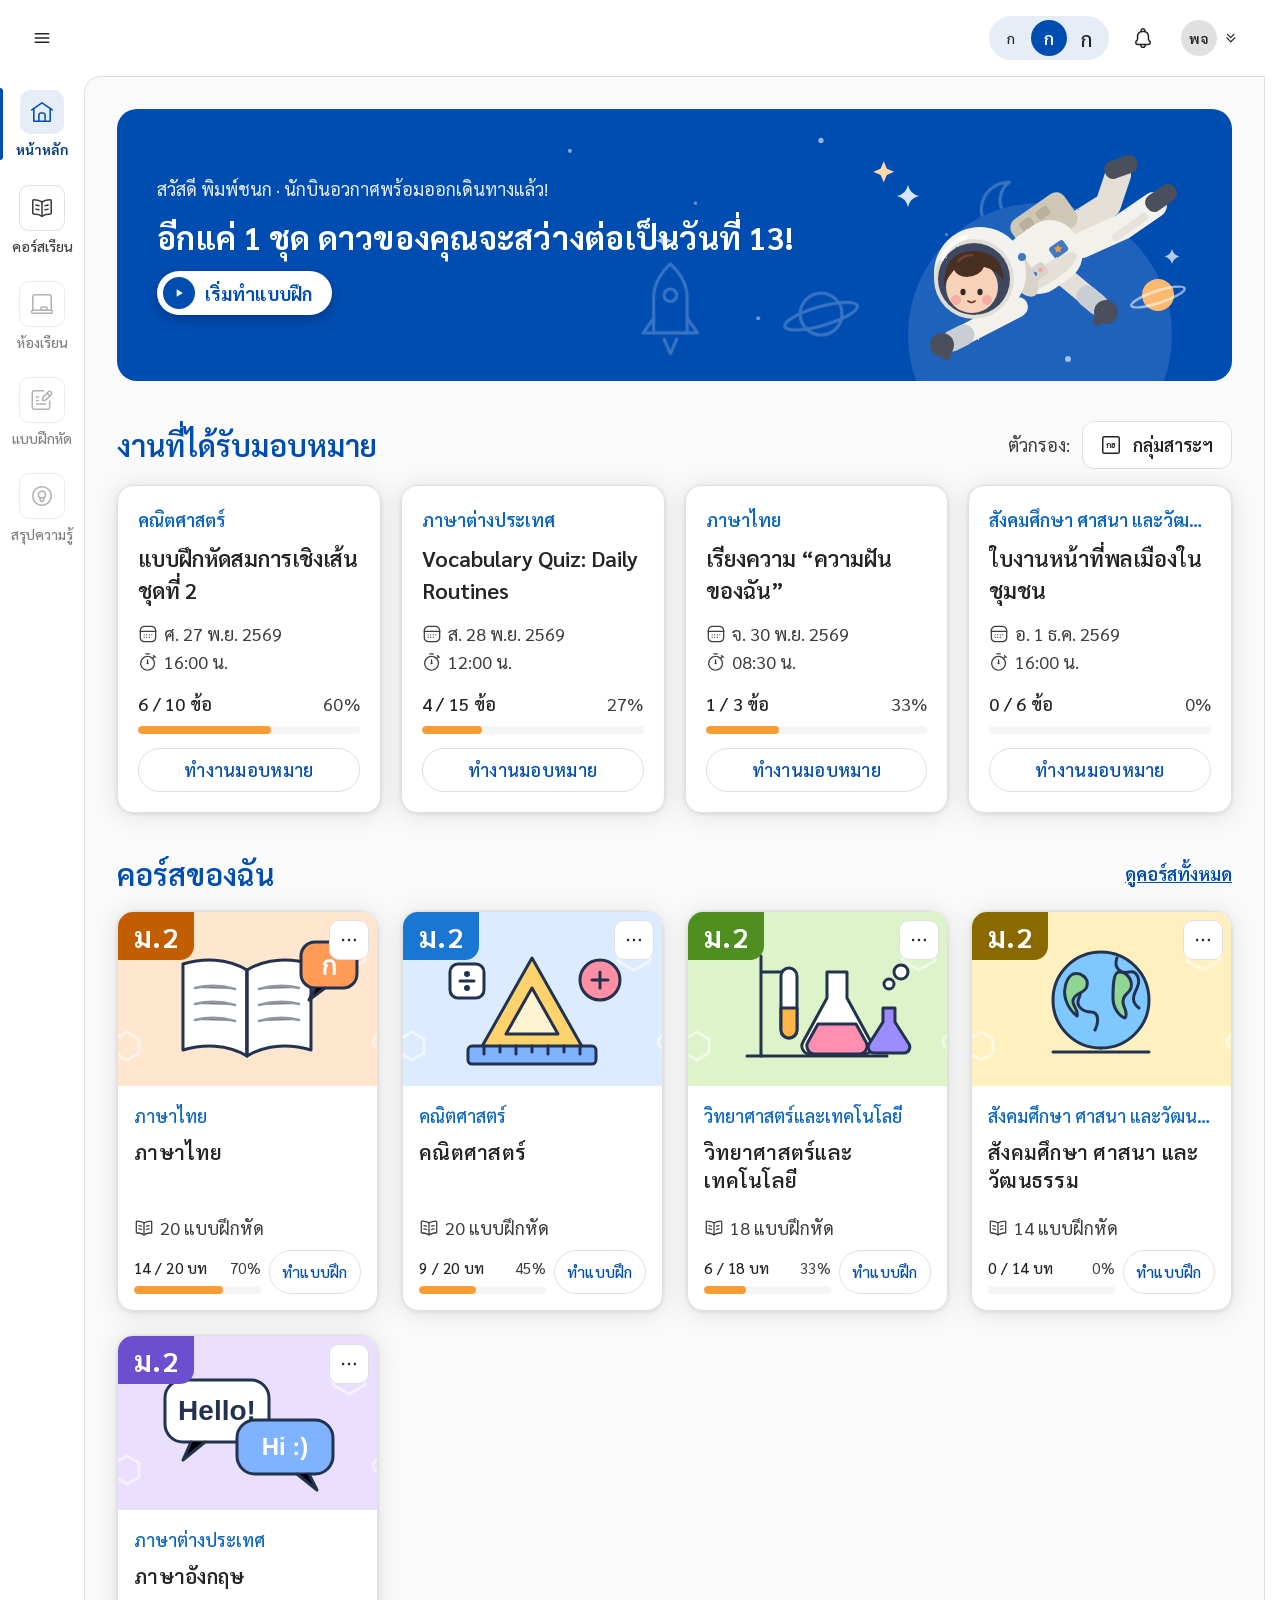
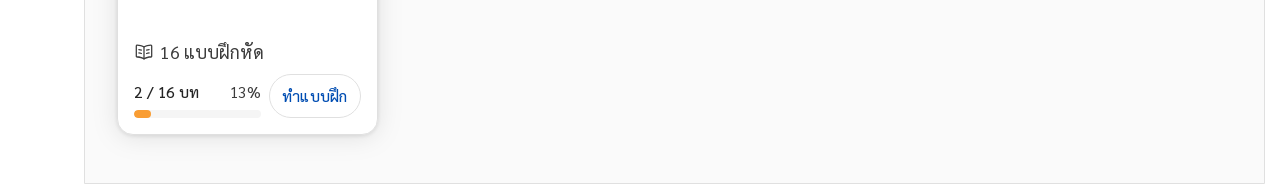
==== commit ac78936f: "update styles" ====
--- a/index.html
+++ b/index.html
@@ -17,282 +17,152 @@
 <script src="kit.js"></script>
 <script>
 /* ---------- state ---------- */
-const st = { phase: 'ready', count: CONFIG.startCoins, plus: 0, stamped: false, slam: false, menuOpen: false, atab: 'todo', subject: 'all', gone: false, leaving: false };
-const timers = [];
-const later = (fn, ms) => timers.push(setTimeout(fn, ms));
-const still = () => { if (CONFIG.reduceMotion) return true; try { return matchMedia('(prefers-reduced-motion: reduce)').matches; } catch (e) { return false; } };
+const st = { subjects: [], draft: [] };   // subjects = applied filter, draft = ticked in the open dialog
 const setStatus = (s) => { $('#status').textContent = s; };
-const coinH = Math.round(CONFIG.coinSize * 124 / 120);
-const stubW = Math.max(96, CONFIG.coinSize + 32);
-const emptyW = Math.round(CONFIG.coinSize * 0.8), emptyH = Math.round(CONFIG.coinSize * 0.8 * 124 / 120);
+const H2 = 'margin: 0; font-size: 30px; line-height: 42px; font-weight: 600; color: var(--primary-default);';
 
 /* ---------- static shell ---------- */
 function shell() {
-  const coinChip = kitCoinChip(st.count);
+  const MC = T.myCourses;
   return `
-  ${kitDefs()}
   <p role="status" class="sr" id="status"></p>
-  ${kitHeader({ coin: coinChip, active: 'home' })}
+  ${kitHeader({ active: 'home' })}
   <div style="flex-grow: 1; display: flex; flex-wrap: wrap;">
     <nav class="rail in0" aria-label="${esc(T.navLabel)}" style="flex: 0 0 84px; background: #FFFFFF; display: flex; flex-direction: column;">${kitRail('home')}</nav>
     <main style="flex: 999 1 560px; min-width: 0; background: #FAFAFA; border: 1px solid var(--border-default); border-radius: 16px 0 0 0; padding: 32px 32px 48px; box-sizing: border-box; overflow-x: clip;">
       <div style="max-width: ${contentMax()}; margin: 0 auto; display: flex; flex-direction: column; gap: 28px;">
         <section class="in1" aria-labelledby="hello-h" style="position: relative; overflow: hidden; border-radius: 20px; background: var(--primary-default); color: var(--primary-onDefault); padding: 36px 40px 0; display: flex; flex-wrap: wrap; align-items: flex-end; gap: 24px 40px; min-height: 248px; box-sizing: border-box;">
           ${S.heroDecor(C, I)}
-          <div id="heroCol" style="position: relative; flex: 1 1 440px; min-width: 0; padding-bottom: 36px; display: flex; flex-direction: column; gap: 12px;"></div>
+          <div id="heroCol" style="position: relative; flex: 1 1 440px; min-width: 0; align-self: center; padding-bottom: 36px; display: flex; flex-direction: column; gap: 12px;">
+            <p style="margin: 0; font-size: 18px; line-height: 28px; color: var(--primary-mutedDefault);">${esc(T.greeting)}</p>
+            <h1 id="hello-h" style="margin: 0; font-size: 32px; line-height: 44px; font-weight: 700; letter-spacing: 0.25px;">${esc(T.headline)}</h1>
+            <div style="display: flex; flex-wrap: wrap; align-items: center; gap: 12px 16px;">
+              <a href="#" class="ctaMain" style="display: inline-flex; align-items: center; gap: 10px; height: 44px; box-sizing: border-box; padding: 0 20px 0 6px; border-radius: 9999px; background: var(--bg-surface); color: var(--primary-default); font-size: 18px; font-weight: 700; text-decoration: none; box-shadow: 0 4px 12px rgba(0,12,40,.3);"><span aria-hidden="true" style="width: 32px; height: 32px; border-radius: 9999px; background: var(--primary-default); display: flex; align-items: center; justify-content: center;"><svg viewBox="0 0 24 24" width="14" height="14"><path d="M8 5.5v13l10.5-6.5z" fill="#FFFFFF"></path></svg></span>${esc(T.startButton)}</a>
+            </div>
+          </div>
           <div style="position: relative; flex: 0 0 320px; height: 236px; align-self: flex-end;">${S.astro(C, I, 0, 0, esc(T.astronautAria))}</div>
         </section>
-        <section class="in2" aria-labelledby="missions-h" id="missionsSec" style="display: flex; flex-direction: column; gap: 16px;"></section>
         <section class="in3" aria-labelledby="assign-h" id="assignSec" style="display: flex; flex-direction: column; gap: 16px; margin-top: 12px;"></section>
+        <section class="in3" aria-labelledby="mycourse-h" style="display: flex; flex-direction: column; gap: 16px; margin-top: 12px;">
+          <div style="display: flex; flex-wrap: wrap; align-items: center; justify-content: space-between; gap: 12px 24px;">
+            <h2 id="mycourse-h" style="${H2}">${esc(MC.title)}</h2>
+            <a href="${esc(T.navLinks.courses || '#')}" style="font-size: 18px; line-height: 28px; font-weight: 600;">${esc(MC.all)}</a>
+          </div>
+          <ul class="cgrid hgrid af-scope" style="margin: 0; padding: 0; list-style: none; display: grid; grid-template-columns: repeat(4, minmax(0, 1fr)); gap: 24px;">${MC.list.map(courseCard).join('')}</ul>
+        </section>
       </div>
     </main>
   </div>
-  <div id="fly" aria-hidden="true" style="position: absolute; inset: 0; pointer-events: none; z-index: 20; overflow: hidden;"></div>`;
-}
-
-/* ---------- hero (greeting + streak + weekly stamps) ---------- */
-function renderHero() {
-  const stamped = st.stamped, slam = st.slam;
-  const n = stamped ? 4 : 3;
-  const days = T.weekDays.map((name, i) => {
-    const today = i === 3, done = i < 3 || (today && stamped), gift = i === 6, open = today && !stamped, future = !done && !today && !gift;
-    const now = today && stamped && slam;
-    const sr = done ? T.daySrStamped : (today ? T.daySrToday : (gift ? T.daySrGift : T.daySrFuture));
-    let cell = '';
-    if (done) cell = `<span class="${now ? 'slam' : ''}" style="display: block; width: 52px; height: 54px; --r: 0deg;">${S.dayCoin(C, I, 52, 54)}</span><span class="${now ? 'inkRing' : ''}" aria-hidden="true" style="position: absolute; inset: 0; border-radius: 9999px; border: 3px solid var(--secondary-default); opacity: 0; pointer-events: none;"></span><span class="${now ? 'sparks' : ''}" aria-hidden="true" style="position: absolute; inset: -14px; pointer-events: none;">${S.daySparks(C, I)}</span>`;
-    else if (open) cell = `<button type="button" class="todayBtn" data-act="stamp" aria-label="${esc(T.stampTodayAria)}" style="width: 52px; height: 52px; box-sizing: border-box; border-radius: 9999px; border: 2px dashed var(--primary-default); background: var(--primary-mutedDefault); color: var(--primary-default); display: flex; align-items: center; justify-content: center; cursor: pointer; padding: 0;">${S.todayStar(C, I)}</button>`;
-    else if (future) cell = `<span aria-hidden="true" style="width: 52px; height: 52px; box-sizing: border-box; border-radius: 9999px; border: 2px dashed var(--border-emphasized);"></span>`;
-    else if (gift) cell = `<span aria-hidden="true" style="width: 52px; height: 52px; box-sizing: border-box; border-radius: 9999px; border: 2px dashed var(--secondary-default); background: var(--secondary-mutedDefault); display: flex; flex-direction: column; align-items: center; justify-content: center; gap: 0; font-size: 11px; line-height: 13px; font-weight: 700; color: var(--secondary-onMutedDefault);">${S.giftCoin(C, I)}${esc(T.giftBadge)}</span>`;
-    return `<li style="display: flex; flex-direction: column; align-items: center; gap: 4px;"><span style="position: relative; width: 52px; height: 52px; display: flex; align-items: center; justify-content: center;">${cell}</span><span style="font-size: 18px; line-height: 26px; font-weight: ${today ? 700 : 500}; color: ${today ? 'var(--primary-default)' : 'var(--text-faint)'}; white-space: nowrap;">${esc(today ? T.weekToday : name)}</span><span class="sr">${esc(sr)}</span></li>`;
-  }).join('');
-  $('#heroCol').innerHTML = `
-    <p style="margin: 0; font-size: 18px; line-height: 26px; color: var(--primary-mutedDefault);">${esc(T.greeting)}</p>
-    <h1 id="hello-h" style="margin: 0; font-size: 32px; line-height: 44px; font-weight: 700; letter-spacing: 0.25px;">${esc(T.headline)}</h1>
-    <div style="display: flex; flex-wrap: wrap; align-items: center; gap: 12px 16px;">
-      <a href="#" class="ctaMain" style="display: inline-flex; align-items: center; gap: 10px; height: 44px; box-sizing: border-box; padding: 0 20px 0 6px; border-radius: 9999px; background: var(--bg-surface); color: var(--primary-default); font-size: 18px; font-weight: 700; text-decoration: none; box-shadow: 0 4px 12px rgba(0,12,40,.3);"><span aria-hidden="true" style="width: 32px; height: 32px; border-radius: 9999px; background: var(--primary-default); display: flex; align-items: center; justify-content: center;"><svg viewBox="0 0 24 24" width="14" height="14"><path d="M8 5.5v13l10.5-6.5z" fill="#FFFFFF"></path></svg></span>${esc(T.startButton)}</a>
-    </div>
-    <div class="${slam ? 'thud' : ''}" style="max-width: 780px; border-radius: 16px; background: var(--bg-surface); color: var(--text-default); padding: 16px 20px; display: flex; flex-wrap: wrap; align-items: center; gap: 16px 28px; box-shadow: 0 6px 16px rgba(0,12,40,.25);">
-      <div style="flex: 0 0 auto; display: flex; align-items: center; gap: 12px;">
-        <span style="position: relative; flex: 0 0 64px; width: 64px; height: 64px;">
-          <button type="button" id="starBtn" class="starBtn" data-act="spin" aria-label="${esc(T.streakStarAria)}" style="width: 64px; height: 64px; padding: 0; border: 0; border-radius: 9999px; background: transparent; cursor: pointer; display: block;">${S.starBtn(C, I)}</button>
-          <span id="starBurst" aria-hidden="true" style="position: absolute; inset: -12px; pointer-events: none;">${S.starBurst(C, I)}</span>
-        </span>
-        <div>
-          <h2 id="streak-h" style="margin: 0; font-size: 18px; line-height: 28px; font-weight: 600; color: var(--text-default);">${esc(T.streakTitle)}</h2>
-          <p style="margin: 0; display: flex; align-items: baseline; gap: 6px;"><span style="font-size: 40px; line-height: 46px; font-weight: 800; color: var(--primary-default); font-variant-numeric: tabular-nums;">${esc(T.streakNumber)}</span><span style="font-size: 18px; font-weight: 700; color: var(--primary-default);">${esc(T.streakUnit)}</span></p>
-          <p style="margin: 4px 0 0;"><span style="display: inline-flex; align-items: center; height: 36px; padding: 0 16px; border-radius: 9999px; background: var(--secondary-mutedDefault); color: var(--secondary-onMutedDefault); font-size: 18px; font-weight: 700;">${esc(T.streakHint)}</span></p>
-        </div>
-      </div>
-      <div aria-hidden="true" style="flex: 0 0 1px; align-self: stretch; background: var(--border-subtle);"></div>
-      <div style="flex: 1 1 400px; min-width: 0; display: flex; flex-direction: column; gap: 10px;">
-        <div style="display: flex; align-items: center; justify-content: space-between; gap: 4px 12px;">
-          <h3 style="margin: 0; font-size: 18px; line-height: 28px; font-weight: 700; color: var(--text-default);">${esc(T.weekTitle)}</h3>
-          <span class="${slam ? 'stampBumpA' : ''}" aria-label="${esc(f(T.weekBadgeAria, { n }))}" style="white-space: nowrap; display: inline-flex; align-items: center; height: 30px; padding: 0 12px; border-radius: 9999px; background: var(--primary-mutedDefault); color: var(--primary-onMutedDefault); font-size: 18px; font-weight: 700; font-variant-numeric: tabular-nums;">${esc(f(T.weekBadge, { n }))}</span>
-        </div>
-        <ol class="wkdays" aria-label="${esc(T.weekTitle)}" style="margin: 0; padding: 0; list-style: none; display: grid; grid-template-columns: repeat(7, minmax(0, 1fr)); gap: 8px;">${days}</ol>
-      </div>
-    </div>`;
-}
-function spinStar() {
-  const b = $('#starBtn'), s = $('#starBurst'); if (!b) return;
-  b.classList.add('starSpin'); s.classList.add('sparks');
-  clearTimeout(spinStar.t); spinStar.t = setTimeout(() => { b.classList.remove('starSpin'); s.classList.remove('sparks'); }, 760);
-}
-function stampToday() {
-  if (st.stamped) return;
-  st.stamped = true; st.slam = !still();
-  setStatus(f(T.status.stamped, { n: 4 }));
-  renderHero();
-  later(spinStar, 520);
-  later(() => { st.slam = false; renderHero(); }, 1400);
-}
-
-/* ---------- missions ---------- */
-const stubNotch = `radial-gradient(circle at calc(100% - ${stubW}px) 0, #0000 10px, #000 10.5px), radial-gradient(circle at calc(100% - ${stubW}px) 100%, #0000 10px, #000 10.5px)`;
-const articleStyle = `position: relative; overflow: hidden; display: flex; border: 1px solid var(--border-default); border-radius: 16px; background: var(--bg-surface); -webkit-mask: ${stubNotch}; -webkit-mask-composite: source-in; mask: ${stubNotch.replace(/, radial/, ' intersect, radial')};`;
-const notches = (border) => `<span aria-hidden="true" style="position: absolute; left: -12px; top: -12px; width: 22px; height: 22px; box-sizing: border-box; border-radius: 9999px; border: 1px solid ${border};"></span><span aria-hidden="true" style="position: absolute; left: -12px; bottom: -12px; width: 22px; height: 22px; box-sizing: border-box; border-radius: 9999px; border: 1px solid ${border};"></span>`;
-const titleStyle = 'margin: 0; font-size: 22px; line-height: 32px; font-weight: 600; color: var(--text-default); min-height: 64px; display: -webkit-box; -webkit-line-clamp: 2; -webkit-box-orient: vertical; overflow: hidden;';
-const metaRow = (m, color) => `<div class="mmeta" style="display: flex; align-items: center; justify-content: space-between; gap: 8px; font-size: 18px; line-height: 28px; color: var(--text-default);"><span style="display: flex; align-items: center; gap: 6px;">${icon('calendar-big-square', 20)}${esc(m.timeLeft)}</span>${badge(color, m.badge)}</div>`;
-const bar = (pct, color, rounded = true) => `<div role="progressbar" aria-label="${esc(T.progressAria)}" aria-valuenow="${pct}" aria-valuemin="0" aria-valuemax="100" style="height: 8px; border-radius: 9999px; background: var(--track); overflow: hidden;"><div style="width: ${pct}%; height: 100%; background: ${color}; ${rounded ? 'border-radius: 9999px;' : ''}"></div></div>`;
-function simpleMission(m, extraClass = '', newTag = false) {
-  const [a, b] = String(m.badge).split('/').map(Number), pct = b ? Math.round(a / b * 100) : 0;  // progress bar + badge colour follow the "x/y" badge text
-  const badgeColor = pct ? 'indigo' : 'gray';
-  return `<div class="mwrap ${extraClass}"><article style="${articleStyle}">
-    <div style="flex-grow: 1; min-width: 0; padding: 20px; display: flex; flex-direction: column; gap: 12px;">
-      <h3 style="${titleStyle}">${esc(m.title)}${newTag ? ` <span style="display: inline-flex; align-items: center; height: 22px; padding: 0 8px; margin-left: 4px; border-radius: 9999px; background: var(--primary-mutedDefault); color: var(--primary-onMutedDefault); font-size: 12px; font-weight: 700; vertical-align: 2px;">${esc(T.newTag)}</span>` : ''}</h3>
-      ${metaRow(m, badgeColor)}
-      ${bar(pct, 'var(--primary-default)')}
-      ${fsBtn('secondary', T.missionButton)}
-    </div>
-    <div style="position: relative; flex: 0 0 ${stubW}px; box-sizing: border-box; border-left: 2px dashed var(--secondary-mutedSelected); background: var(--secondary-mutedDefault); display: flex; flex-direction: column; align-items: center; justify-content: center; gap: 4px;">
-      ${notches('var(--border-default)')}${S.emptyCoin(C, I, emptyW, emptyH)}
-      <span style="font-size: 20px; font-weight: 700; color: var(--secondary-onMutedDefault);">${esc(m.reward)}</span>
-    </div></article></div>`;
-}
-function claimMission() {
-  const p = st.phase, claimed = p === 'done', busy = p === 'collect' || p === 'fly';
-  const m = T.mission1;
-  const cls = st.leaving ? 'leave' : '';
-  return `<div class="mwrap ${cls}" id="claimCard"><article style="${articleStyle}">
-    <div style="flex-grow: 1; min-width: 0; padding: 20px; display: flex; flex-direction: column; gap: 12px;">
-      <h3 style="${titleStyle}">${esc(m.title)}</h3>
-      ${metaRow(m, 'success')}
-      ${bar(100, 'var(--success-default)')}
-      ${claimed ? `<p class="rise" style="margin: 4px 0 0; height: 44px; border-radius: 9999px; background: var(--success-mutedDefault); color: var(--success-onMutedPressed); display: flex; align-items: center; justify-content: center; gap: 8px; font-size: 16px; font-weight: 600;">${icon('done-check', 20)}${esc(T.missionDone)}</p>`
-        : fsBtn('primary', busy ? T.claiming : T.claimButton, 'data-act="claim"', busy)}
-    </div>
-    <div style="position: relative; flex: 0 0 ${stubW}px; box-sizing: border-box; border-left: 2px dashed ${claimed ? 'var(--success-mutedPressed)' : 'var(--border-emphasized)'}; background: ${claimed ? 'var(--success-mutedDefault)' : 'var(--primary-default)'}; display: flex; flex-direction: column; align-items: center; justify-content: center; gap: 4px; transition: background .3s ease;">
-      ${notches('var(--border-default)')}
-      ${claimed ? `<span class="rise" style="width: 52px; height: 52px; border-radius: 9999px; background: var(--success-pressed); color: #FFFFFF; display: flex; align-items: center; justify-content: center;">${icon('done-check', 28)}</span><span style="font-size: 13px; font-weight: 600; color: var(--success-onMutedPressed);">${esc(T.claimedStub)}</span>`
-        : `<div id="stub" style="position: relative; width: ${CONFIG.coinSize}px; height: ${coinH}px; perspective: 600px;">
-            <div class="float" style="width: ${CONFIG.coinSize}px; height: ${coinH}px;">
-              <button type="button" class="coinbtn" data-act="claim" aria-label="${esc(f(T.claimCoinAria, { n: reward() }))}" ${busy ? 'disabled' : ''} style="width: ${CONFIG.coinSize}px; height: ${coinH}px;">
-                <div class="press" style="width: 100%; height: 100%;"><div class="coin3d lift ${busy ? 'collect' : ''}" style="width: 100%; height: 100%;">${S.bigCoin(C, I, CONFIG.coinSize, coinH)}</div></div>
-              </button>
-            </div>
-            <div class="${busy ? 'sparks' : ''}" aria-hidden="true" style="position: absolute; inset: -18px; pointer-events: none;">${S.missionSparks(C, I)}</div>
-          </div>
-          <span style="font-size: 20px; font-weight: 700; color: #FFFFFF;">${esc(m.reward)}</span>`}
-    </div></article></div>`;
-}
-function renderMissions() {
-  const cards = [];
-  if (!st.gone) cards.push(claimMission());
-  else cards.push(simpleMission(T.missionNew, 'enter', true));
-  cards.push(simpleMission(T.mission2));
-  cards.push(simpleMission(T.mission3));
-  $('#missionsSec').innerHTML = `
-    <div style="display: flex; flex-wrap: wrap; align-items: center; justify-content: space-between; gap: 12px 24px;"><h2 id="missions-h" style="margin: 0; font-size: 30px; line-height: 42px; font-weight: 600; color: var(--primary-default);">${esc(T.missionsTitle)}</h2></div>
-    <div class="mgrid" style="display: grid; grid-template-columns: repeat(3, minmax(0, 1fr)); gap: 20px;">${cards.join('')}</div>`;
-}
-function setCount(n) {
-  st.count = n;
-  $('#count').textContent = n;
-  $('#coinChip').setAttribute('aria-label', f(T.coinChipAria, { n }));
-  [$('#count'), $('#coinIcon')].forEach((el) => { el.classList.remove('bumpA', 'bumpB'); void el.offsetWidth; el.classList.add(n % 2 ? 'bumpA' : 'bumpB'); });
-}
-const nextNote = () => T.status.nextNew;
-function retire() {
-  const done = () => { st.gone = true; st.leaving = false; renderMissions(); setStatus(f(T.status.missionDone, { next: nextNote() })); };
-  if (still()) return done();
-  st.leaving = true; const c = $('#claimCard'); if (c) c.classList.add('leave');
-  later(done, 460);
-}
-function claim() {
-  if (st.phase !== 'ready') return;
-  const start = st.count;
-  if (still()) {
-    st.phase = 'done'; st.plus++; setCount(start + reward());
-    setStatus(f(T.status.claimed, { n: reward(), total: start + reward() })); renderMissions(); later(retire, 1200); return;
-  }
-  st.phase = 'collect'; setStatus(T.status.claiming); renderMissions();
-  later(() => fly(start), 560);
-}
-function fly(start) {
-  st.phase = 'fly';
-  const root = $('#root'), stub = $('#stub'), counter = $('#coinIcon');
-  const r = reward(), n = Math.min(r, 5);   // one flying coin per Starcoin (max 5 so the animation stays tidy)
-  let last = 620, arrivals = [0, 1, 2, 3, 4].slice(0, n).map((i) => 300 + i * 80);
-  if (root && stub && counter) {
-    const rr = root.getBoundingClientRect(), k = root.offsetWidth ? rr.width / root.offsetWidth : 1;
-    const sr = stub.getBoundingClientRect(), cr2 = counter.getBoundingClientRect();
-    const sx = (sr.left + sr.width / 2 - rr.left) / k, sy = (sr.top + sr.height / 2 - rr.top) / k;
-    const ex = (cr2.left + cr2.width / 2 - rr.left) / k, ey = (cr2.top + cr2.height / 2 - rr.top) / k;
-    const jx = [-16, 12, -4, 18, 2], jy = [-4, 10, 14, -10, 0], half = 13.5; last = 0; arrivals = [];
-    $('#fly').innerHTML = jx.slice(0, n).map((ox, i) => {
-      const x = sx + ox, y = sy + jy[i], delay = i * 80, dur = 720 + i * 30;
-      last = Math.max(last, delay + dur); arrivals.push(delay + dur);
-      const d = `--dur:${dur}ms;animation-delay:${delay}ms;`;
-      return `<div class="flyx" style="position:absolute;left:${x - half}px;top:${y - half}px;--dx:${ex - x}px;${d}"><div class="flyy" style="--dy:${ey - y}px;${d}">${S.flyCoin(C, I, 27, `display:block;filter:drop-shadow(0 3px 4px rgba(0,12,40,.3));${d}`)}</div></div>`;
-    }).join('');
-  }
-  arrivals.forEach((a, i) => later(() => setCount(start + Math.round((i + 1) * r / n)), a - 40));
-  later(() => {
-    st.phase = 'done'; st.plus++; $('#plus').classList.add('plusOn');
-    setStatus(f(T.status.claimed, { n: r, total: start + r })); renderMissions(); later(retire, 1500);
-  }, last);
-  later(() => { $('#fly').innerHTML = ''; }, last + 200);
+  <dialog id="fm" class="fmodal" aria-labelledby="fm-title" aria-describedby="fm-sub"></dialog>`;
 }
 
 /* ---------- assignments ---------- */
-const assignData = () => T.assignments.map((a) => Object.assign({}, a, { due: new Date(a.due) }));
-const subjects = () => Array.from(new Set(assignData().map((a) => a.subject))).sort((x, y) => x.localeCompare(y, 'th'));
-const TABS = [['todo', 'document-pencil-right-top'], ['late', 'alarm-clock-time-timer'], ['done', 'checkmark-done-check-circle']];
+const assignData = () => T.assignments.filter((a) => a.state === 'todo').map((a) => Object.assign({}, a, { due: new Date(a.due) }));
+const subjOk = (a) => !st.subjects.length || st.subjects.includes(a.subject);
 function renderAssign(focusId) {
-  const tab = st.atab, subj = st.subject;
-  const list = assignData().filter((a) => (subj === 'all' || a.subject === subj) && a.state === tab).sort((x, y) => (tab === 'done' ? y.due - x.due : x.due - y.due));
-  const opts = [{ value: 'all', label: T.filterAllMenu }].concat(subjects().map((v) => ({ value: v, label: v })));
-  const menu = st.menuOpen ? `<div aria-hidden="true" data-act="closeMenu" style="position: fixed; inset: 0; z-index: 29;"></div>
-    <ul role="listbox" aria-label="${esc(T.filterListAria)}" class="rise" style="position: absolute; right: 0; top: calc(100% + 6px); z-index: 30; min-width: 260px; margin: 0; padding: 6px; list-style: none; border: 1px solid var(--border-default); border-radius: 12px; background: var(--bg-surface); box-shadow: 0 8px 24px rgba(0,0,0,.12);">
-      ${opts.map((o) => { const on = subj === o.value; return `<li role="option" aria-selected="${on}" tabindex="0" class="filterOpt" data-opt="${esc(o.value)}" style="display: flex; align-items: center; justify-content: space-between; gap: 12px; min-height: 44px; padding: 0 12px; border-radius: 8px; cursor: pointer; font-size: 18px; line-height: 28px; font-weight: ${on ? 600 : 400}; color: ${on ? 'var(--primary-default)' : 'var(--text-default)'}; background: ${on ? 'var(--primary-mutedDefault)' : 'transparent'};">${esc(o.label)}<span aria-hidden="true" style="font-weight: 700;">${on ? '✓' : ''}</span></li>`; }).join('')}
-    </ul>` : '';
-  const tabs = TABS.map(([id, ic]) => { const on = tab === id; return `<button type="button" role="tab" id="atab-${id}" class="stab" data-tab="${id}" aria-selected="${on}" tabindex="${on ? 0 : -1}" style="position: relative; display: inline-flex; align-items: center; gap: 8px; height: 52px; padding: 0 2px; border: 0; background: transparent; cursor: pointer; font: ${on ? 600 : 400} 20px/30px var(--font-sans); color: ${on ? 'var(--text-default)' : 'var(--text-subtle)'}; z-index: 1;">${icon(ic, 20)}${esc(T.tabs[id])}<span aria-hidden="true" style="position: absolute; left: 0; right: 0; bottom: -1px; height: 3px; border-radius: 3px 3px 0 0; background: ${on ? 'var(--primary-default)' : 'transparent'};"></span></button>`; }).join('');
+  const n = st.subjects.length;
+  const list = assignData().filter(subjOk).sort((x, y) => x.due - y.due).slice(0, 4);
   const cards = list.map((a) => {
-    const pct = Math.round(a.done / a.total * 100), p2 = (n) => String(n).padStart(2, '0');
+    const pct = Math.round(a.done / a.total * 100), p2 = (v) => String(v).padStart(2, '0');
     const date = `${T.weekdaysShort[a.due.getDay()]} ${a.due.getDate()} ${T.monthsShort[a.due.getMonth()]} ${a.due.getFullYear() + 543}`;
     const time = `${p2(a.due.getHours())}:${p2(a.due.getMinutes())}${T.timeSuffix}`;
     return `<li class="acard af-scope" style="min-width: 0; display: flex; flex-direction: column; gap: 14px; padding: 20px; border: 1px solid var(--border-default); border-radius: 16px; background: var(--bg-surface);">
-      <p style="margin: 0 0 -6px; font-size: 18px; line-height: 28px; font-weight: 600; color: var(--fn-information-inverted, #0A66C2);">${esc(a.subject)}</p>
-      <h3 style="margin: 0; font-size: 22px; line-height: 32px; font-weight: 600; color: var(--text-base-default); display: -webkit-box; -webkit-line-clamp: 2; -webkit-box-orient: vertical; overflow: hidden; min-height: 64px;">${esc(a.title)}</h3>
-      <dl style="margin: 0; display: flex; flex-wrap: wrap; gap: 6px 18px; font-family: 'Sarabun', var(--font-sans); font-size: 18px; line-height: 28px; color: var(--text-base-subtle);">
+      <p title="${esc(a.subject)}" style="margin: 0 0 -6px; font-size: 18px; line-height: 28px; height: 28px; font-weight: 600; color: var(--fn-information-inverted, #0A66C2); white-space: nowrap; overflow: hidden; text-overflow: ellipsis;">${esc(a.subject)}</p>
+      <h3 style="margin: 0; font-size: 22px; line-height: 32px; font-weight: 600; color: var(--text-base-default); display: -webkit-box; -webkit-line-clamp: 2; -webkit-box-orient: vertical; overflow: hidden; min-height: 64px; height: 64px; flex: 0 0 64px;">${esc(a.title)}</h3>
+      <dl style="margin: 0; display: flex; flex-wrap: wrap; gap: 0 14px; min-height: 28px; font-family: 'Sarabun', var(--font-sans); font-size: 18px; line-height: 28px; color: var(--text-base-subtle);">
         <div style="display: flex; align-items: center; gap: 6px;"><dt style="display: flex;">${icon('calendar-big-square', 20)}<span class="sr">${esc(T.dueDateSr)}</span></dt><dd style="margin: 0;">${esc(date)}</dd></div>
         <div style="display: flex; align-items: center; gap: 6px;"><dt style="display: flex;">${icon('clock-time-timer-fast', 20)}<span class="sr">${esc(T.dueTimeSr)}</span></dt><dd style="margin: 0;">${esc(time)}</dd></div>
       </dl>
-      ${progressBar(pct, `${a.done} / ${a.total} ${T.progressUnit}`, pct + '%', a.state === 'done' ? 'positive' : 'accent')}
-      ${fsBtn('secondary', T.cardButton[a.state], 'style="margin-top: auto;"')}
+      ${progressBar(pct, `${a.done} / ${a.total} ${T.progressUnit}`, pct + '%', 'accent')}
+      <div aria-hidden="true" style="flex-grow: 1; margin-top: -14px;"></div>
+      ${fsBtn('secondary', T.cardButton)}
     </li>`;
   }).join('');
   $('#assignSec').innerHTML = `
     <div style="display: flex; flex-wrap: wrap; align-items: center; justify-content: space-between; gap: 12px 24px;">
-      <div style="display: flex; align-items: center; gap: 10px;"><h2 id="assign-h" style="margin: 0; font-size: 30px; line-height: 42px; font-weight: 600; color: var(--primary-default);">${esc(T.assignTitle)}</h2></div>
-      <div class="af-scope" style="position: relative; display: flex; align-items: center; gap: 12px;">
-        <span id="afilter-label" style="font-size: 18px; line-height: 28px; color: var(--text-base-subtle);">${esc(T.filterPrefix)}</span>
-        <button type="button" id="filterBtn" data-act="toggleMenu" class="af-btn af-btn--secondary-accent af-btn--lg" aria-haspopup="listbox" aria-expanded="${st.menuOpen}" aria-label="${esc(f(T.filterButtonAria, { value: subj === 'all' ? T.filterAllMenu : subj }))}"><span class="af-btn-label">${esc(subj === 'all' ? T.filterPlaceholder : subj)}</span></button>
-        ${menu}
+      <h2 id="assign-h" style="${H2}">${esc(T.assignTitle)}</h2>
+      <div style="display: flex; align-items: center; gap: 12px;">
+        <span style="font-size: 18px; line-height: 28px; color: var(--text-subtle);">${esc(T.filterPrefix)}</span>
+        <button type="button" id="filterBtn" class="filterTrigger" data-act="openFilter" aria-haspopup="dialog" aria-label="${esc(T.filterButtonAria + (n ? f(T.filterCountAria, { n }) : ''))}" style="display: inline-flex; align-items: center; gap: 10px; height: 48px; box-sizing: border-box; padding: 0 ${n ? 10 : 18}px 0 16px; border-radius: 12px; border: ${n ? '2px solid var(--primary-pressed)' : '1px solid var(--border-default)'}; background: var(--bg-surface); color: var(--text-default); font: 600 18px/26px 'Sarabun', system-ui, sans-serif; cursor: pointer;"><svg viewBox="0 0 32 32" width="24" height="24" aria-hidden="true"><path d="M7 5h18a2 2 0 0 1 2 2v18a2 2 0 0 1-2 2H7a2 2 0 0 1-2-2V7a2 2 0 0 1 2-2z" fill="none" stroke="currentColor" stroke-width="2"></path><text x="16" y="20.5" text-anchor="middle" font-size="11" font-weight="700" fill="currentColor" font-family="Sarabun, sans-serif">กฮ</text></svg>${esc(T.filterPlaceholder)}${n ? `<span aria-hidden="true" style="display: inline-flex; align-items: center; justify-content: center; min-width: 28px; height: 28px; padding: 0 6px; box-sizing: border-box; border-radius: 6px; border: 1px solid var(--border-default); font-size: 16px; font-weight: 600;">${n}</span>` : ''}</button>
       </div>
     </div>
-    <div role="tablist" class="tabline" aria-label="${esc(T.tabsAria)}" style="position: relative; display: flex; gap: 32px; margin-bottom: 24px;">${tabs}</div>
-    ${list.length ? '' : `<div style="padding: 40px 24px; border: 1px dashed var(--border-emphasized); border-radius: 16px; background: var(--bg-surface); text-align: center;"><p style="margin: 0; font-size: 18px; line-height: 28px; font-weight: 600;">${esc(T.empty[tab].title)}</p><p style="margin: 4px 0 0; font-size: 16px; line-height: 24px; color: var(--text-subtle);">${esc(T.empty[tab].text)}</p></div>`}
-    <ol class="agrid" style="margin: 0; padding: 0; list-style: none; display: grid; grid-template-columns: repeat(3, minmax(0, 1fr)); gap: 20px;">${cards}</ol>`;
+    ${list.length ? '' : `<div style="padding: 40px 24px; border: 1px dashed var(--border-emphasized); border-radius: 16px; background: var(--bg-surface); text-align: center;"><p style="margin: 0; font-size: 18px; line-height: 28px; font-weight: 600;">${esc(T.emptyTitle)}</p><p style="margin: 4px 0 0; font-size: 16px; line-height: 24px; color: var(--text-subtle);">${esc(T.emptyText)}</p></div>`}
+    <ol class="agrid" style="margin: 0; padding: 0; list-style: none; display: grid; grid-template-columns: repeat(4, minmax(0, 1fr)); gap: 20px;">${cards}</ol>`;
   if (focusId) { const el = document.getElementById(focusId); if (el) el.focus(); }
 }
-function pickTab(id, focus) { st.atab = id; setStatus(f(T.status.showTab, { tab: T.tabs[id] })); renderAssign(focus ? 'atab-' + id : null); }
-function pickSubject(v) {
-  st.subject = v; st.menuOpen = false;
-  setStatus(v === 'all' ? T.status.showAllSubjects : f(T.status.showSubject, { subject: v }));
-  renderAssign('filterBtn');
+
+/* ---------- filter dialog (native <dialog>: focus trap + Esc for free; ticks only apply on "เลือกตัวกรอง") ---------- */
+const FF = "font: 600 18px/26px 'Sarabun', system-ui, sans-serif;";
+function renderModal(focusOpt) {
+  const tiles = T.subjectGroups.map((g, i) => {
+    const on = st.draft.includes(g.label);
+    return `<button type="button" role="checkbox" aria-checked="${on}" class="subjTile" data-opt="${i}" style="position: relative; min-height: 120px; padding: 40px 12px 16px; border-radius: 12px; border: ${on ? '2px solid var(--primary-default)' : '1px solid var(--border-default)'}; background: ${on ? 'var(--primary-mutedDefault)' : 'var(--bg-muted)'}; color: var(--text-default); display: flex; flex-direction: column; align-items: center; justify-content: center; gap: 10px; cursor: pointer; font: 400 18px/26px 'Sarabun', system-ui, sans-serif; text-align: center;">
+      <span aria-hidden="true" style="position: absolute; left: 12px; top: 12px; width: 24px; height: 24px; box-sizing: border-box; border-radius: 6px; border: ${on ? '0' : '1.5px solid var(--border-emphasized)'}; background: ${on ? 'var(--primary-default)' : 'var(--bg-surface)'}; display: flex; align-items: center; justify-content: center;"><svg viewBox="0 0 24 24" width="16" height="16" style="opacity: ${on ? 1 : 0};"><path d="M5 12.5l4.5 4.5L19 7.5" fill="none" stroke="#FFFFFF" stroke-width="2.6" stroke-linecap="round" stroke-linejoin="round"></path></svg></span>
+      <svg viewBox="0 0 32 32" width="36" height="36" aria-hidden="true" style="color: ${on ? 'var(--primary-default)' : 'var(--text-subtle)'};"><path d="${g.icon}" fill="none" stroke="currentColor" stroke-width="2" stroke-linecap="round" stroke-linejoin="round"></path></svg>
+      <span>${esc(g.label)}</span></button>`;
+  }).join('');
+  const none = !st.draft.length;
+  $('#fm').innerHTML = `
+    <div style="display: flex; align-items: flex-start; justify-content: space-between; gap: 16px; padding: 24px 24px 16px; border-bottom: 1px solid var(--border-default);">
+      <div>
+        <h2 id="fm-title" style="margin: 0; font-size: 26px; line-height: 36px; font-weight: 700; color: var(--text-default);">${esc(T.filterTitle)}</h2>
+        <p id="fm-sub" style="margin: 2px 0 0; font-size: 18px; line-height: 28px; color: var(--text-subtle);">${esc(T.filterSub)}</p>
+      </div>
+      <button type="button" class="iconBtn" data-act="closeFilter" aria-label="${esc(T.filterClose)}" style="width: 44px; height: 44px; border: 0; border-radius: 10px; background: transparent; color: var(--text-default); display: flex; align-items: center; justify-content: center; cursor: pointer;"><svg viewBox="0 0 24 24" width="24" height="24" aria-hidden="true"><path d="M6 6l12 12M18 6L6 18" fill="none" stroke="currentColor" stroke-width="2" stroke-linecap="round"></path></svg></button>
+    </div>
+    <div role="group" aria-labelledby="fm-sub" style="display: grid; grid-template-columns: repeat(3, minmax(0, 1fr)); gap: 12px; padding: 24px;">${tiles}</div>
+    <div style="display: flex; flex-wrap: wrap; align-items: center; justify-content: space-between; gap: 12px; padding: 16px 24px 24px; border-top: 1px solid var(--border-default);">
+      <button type="button" class="linkBtn" data-act="clearDraft" ${none ? 'disabled' : ''} style="height: 44px; padding: 0 4px; border: 0; background: transparent; ${FF} color: ${none ? 'var(--text-faint)' : 'var(--primary-default)'}; cursor: pointer;">${esc(T.filterClear)}</button>
+      <div style="display: flex; gap: 12px;">
+        <button type="button" class="ghostBtn" data-act="closeFilter" style="height: 48px; min-width: 120px; padding: 0 24px; border-radius: 9999px; border: 1px solid var(--border-default); background: var(--bg-surface); color: var(--text-default); ${FF} cursor: pointer;">${esc(T.filterCancel)}</button>
+        <button type="button" class="solidBtn" data-act="applyFilter" style="height: 48px; min-width: 140px; padding: 0 24px; border-radius: 9999px; border: 0; background: var(--primary-default); color: var(--primary-onDefault); ${FF} cursor: pointer;">${esc(T.filterApply)}</button>
+      </div>
+    </div>`;
+  if (focusOpt != null) { const el = $(`[data-opt="${focusOpt}"]`, $('#fm')); if (el) el.focus(); }
 }
+function toggleSubject(i) {
+  const v = T.subjectGroups[i].label, k = st.draft.indexOf(v);
+  if (k >= 0) st.draft.splice(k, 1); else st.draft.push(v);
+  renderModal(i);
+}
+function applyFilter() {
+  st.subjects = st.draft.slice();
+  setStatus(st.subjects.length ? f(T.status.filtered, { subjects: st.subjects.join(', ') }) : T.status.filterCleared);
+  $('#fm').close(); renderAssign('filterBtn');
+}
+
+/* ---------- my courses ---------- */
+const courseCard = (c) => {
+  const MC = T.myCourses, CT = T.courses, pct = Math.round(c.done / c.lessons * 100);
+  return `<li style="min-width: 0; display: flex;"><article class="af-course scard" style="width: 100%;">
+    <div class="af-course-cover"><img class="af-course-img" src="${COVERS[c.cover]}" alt="">
+      <span style="position: absolute; left: 0; top: 0; padding: 4px 16px; border-radius: 0 0 14px 0; background: ${TAG_COLOR[c.cover] || 'var(--primary-default)'}; color: #FFFFFF; font: 700 28px/40px var(--font-sans); letter-spacing: .25px;">${esc(CT.gradeTag)}</span>
+      <span class="af-course-menu"><button type="button" class="af-btn af-btn--secondary-accent af-btn--md af-btn--icon-only" aria-label="${esc(f(CT.menuAria, { title: c.title }))}">${afIcon('icon-dots-horizontal', 20)}</button></span></div>
+    <div class="af-course-meta">
+      <div class="af-course-subject" title="${esc(c.subject)}" style="font-size: 18px; line-height: 28px; height: 28px; white-space: nowrap; overflow: hidden; text-overflow: ellipsis;">${esc(c.subject)}</div>
+      <h3 class="af-course-title" style="font-size: 20px; line-height: 28px; height: 56px; display: -webkit-box; -webkit-line-clamp: 2; -webkit-box-orient: vertical; overflow: hidden;">${esc(c.title)}</h3>
+      <p style="margin: 0; padding-top: 12px; display: flex; align-items: center; gap: 6px; font-size: 18px; line-height: 28px; color: var(--text-base-subtle);">${icon('book-open', 20)}${esc(f(MC.lessons, { n: c.lessons }))}</p>
+      <div class="af-course-foot mcfoot">${progressBar(pct, f(MC.progress, c), pct + '%', 'accent')}<button type="button" class="af-btn af-btn--secondary-accent af-btn--lg"><span class="af-btn-label">${esc(MC.cardButton[c.done >= c.lessons ? 'done' : 'doing'])}</span></button></div>
+    </div></article></li>`;
+};
 
 /* ---------- boot + events ---------- */
 const root = $('#root');
 kitMount(root, CONFIG.reduceMotion);
 root.innerHTML = shell();
-renderHero(); renderMissions(); renderAssign();
+renderAssign();
 
 root.addEventListener('click', (e) => {
-  const t = e.target.closest('[data-act],[data-tab],[data-opt]'); if (!t) return;
-  if (t.dataset.tab) return pickTab(t.dataset.tab);
-  if (t.dataset.opt !== undefined) return pickSubject(t.dataset.opt);
+  const fm = $('#fm');
+  if (e.target === fm) return fm.close();   // click on the backdrop
+  const t = e.target.closest('[data-act],[data-opt]'); if (!t) return;
+  if (t.dataset.opt !== undefined) return toggleSubject(+t.dataset.opt);
   const a = t.dataset.act;
-  if (a === 'claim') claim();
-  else if (a === 'stamp') stampToday();
-  else if (a === 'spin') spinStar();
-  else if (a === 'toggleMenu') { st.menuOpen = !st.menuOpen; renderAssign('filterBtn'); }
-  else if (a === 'closeMenu') { st.menuOpen = false; renderAssign(); }
+  if (a === 'openFilter') { st.draft = st.subjects.slice(); renderModal(); fm.showModal(); }
+  else if (a === 'closeFilter') fm.close();
+  else if (a === 'clearDraft') { st.draft = []; renderModal(); }
+  else if (a === 'applyFilter') applyFilter();
 });
-root.addEventListener('keydown', (e) => {
-  const tab = e.target.closest('[data-tab]');
-  if (tab && (e.key === 'ArrowRight' || e.key === 'ArrowLeft')) {
-    e.preventDefault();
-    const ids = TABS.map((x) => x[0]), i = ids.indexOf(st.atab);
-    return pickTab(ids[(i + (e.key === 'ArrowRight' ? 1 : ids.length - 1)) % ids.length], true);
-  }
-  const opt = e.target.closest('[data-opt]');
-  if (opt && (e.key === 'Enter' || e.key === ' ')) { e.preventDefault(); return pickSubject(opt.dataset.opt); }
-  if (st.menuOpen && e.key === 'Escape') { st.menuOpen = false; renderAssign('filterBtn'); }
-});
-if (CONFIG.autoStamp) later(stampToday, still() ? 0 : 900 + kitHoldMs());
-
 </script>
 </body>
 </html>
--- a/kit.css
+++ b/kit.css
@@ -632,7 +632,7 @@
 .in1{animation-delay:.05s}.in2{animation-delay:.15s}.in3{animation-delay:.25s}
 @keyframes riseIn{from{opacity:0;transform:translateY(10px)}to{opacity:1;transform:none}}
 }
-.acard .af-progress-fill{background:var(--primary-default) !important}
+.acard .af-progress-fill{background:var(--secondary-default) !important}
 .mmeta .fs-badge{font-size:18px !important;line-height:28px !important;height:auto !important;padding:0 12px !important}
 main .fs-btn,main .fs-btn *{font-size:18px !important}
 html,body,body *,.af-scope,.af-scope *{font-family:'Sarabun',system-ui,sans-serif !important}
@@ -741,8 +741,39 @@
 .cgrid .af-course-foot .af-btn:hover {background:var(--primary-hover) !important;border-color:var(--primary-hover) !important}
 .cgrid .af-course-foot .af-btn:active {background:var(--primary-pressed) !important;border-color:var(--primary-pressed) !important}
 .cgrid .af-progress-fill {background:var(--secondary-default) !important}
+/* ===== home: 4-up assignments, filter dialog, my-courses cards ===== */
+@media (max-width:1200px){.agrid{grid-template-columns:repeat(2,minmax(0,1fr)) !important}}
+@media (max-width:640px){.agrid{grid-template-columns:minmax(0,1fr) !important}}
+.filterTrigger:hover,.ghostBtn:hover,.iconBtn:hover{background:var(--bg-overlay-hover) !important}
+.filterTrigger:focus-visible,.subjTile:focus-visible,.ghostBtn:focus-visible,.solidBtn:focus-visible,.linkBtn:focus-visible,.iconBtn:focus-visible{outline:3px solid var(--primary-default);outline-offset:2px}
+.subjTile:hover{filter:brightness(.98)}
+.solidBtn:hover{background:var(--primary-hover) !important}
+.linkBtn:disabled{cursor:default}
+.fmodal{width:680px;max-width:calc(100% - 32px);max-height:calc(100% - 32px);padding:0;border:0;border-radius:20px;background:var(--bg-surface);color:var(--text-default);box-shadow:0 24px 48px rgba(10,13,18,.24)}
+.fmodal::backdrop{background:rgba(10,13,18,.45)}
+@media (prefers-reduced-motion:no-preference){
+.motion .fmodal[open]{animation:fmIn .22s cubic-bezier(.2,.8,.2,1) both}
+.motion .fmodal[open]::backdrop{animation:fmFade .2s ease both}
+@keyframes fmIn{from{opacity:0;transform:scale(.98) translateY(8px)}}
+@keyframes fmFade{from{opacity:0}}}
+@media (max-width:720px){.fmodal [role=group]{grid-template-columns:repeat(2,minmax(0,1fr)) !important}}
+.cgrid.hgrid .af-course{box-shadow:none !important;filter:drop-shadow(0 1px 2px rgba(0,0,0,.1)) drop-shadow(0 2px 12px rgba(0,0,0,.1));transition:transform .18s cubic-bezier(.2,.8,.2,1),filter .18s ease;container-type:inline-size}
+.cgrid.hgrid .af-course:hover{transform:translateY(-3px);filter:drop-shadow(0 2px 4px rgba(0,0,0,.1)) drop-shadow(0 10px 20px rgba(0,0,0,.14))}
+@media (prefers-reduced-motion:reduce){.cgrid.hgrid .af-course:hover,.acard:hover{transform:none}}
+.cgrid.hgrid .af-course-foot.mcfoot{display:flex !important;flex-direction:row !important;align-items:flex-end !important;flex-wrap:wrap !important;gap:8px !important}
+.hgrid .mcfoot .af-progress{flex:1 1 auto !important;min-width:max-content !important;width:auto !important}
+.hgrid .mcfoot .af-progress-head,.hgrid .mcfoot .af-progress-label,.hgrid .mcfoot .af-progress-value{font-size:var(--fs,18px) !important;line-height:28px !important}
+.hgrid .mcfoot .af-progress-label{white-space:nowrap}
+.cgrid.hgrid .af-course-foot .af-btn{flex:0 0 auto !important;width:auto !important;height:44px !important;padding:0 var(--bp,14px) !important;justify-content:center;white-space:nowrap;background:var(--bg-surface) !important;border:1px solid var(--border-default) !important;color:var(--primary-default) !important;border-radius:9999px !important}
+.cgrid.hgrid .af-course-foot .af-btn,.cgrid.hgrid .af-course-foot .af-btn *{font-size:var(--fs,18px) !important;line-height:28px !important}
+.cgrid.hgrid .af-course-foot .af-btn:hover{background:var(--primary-mutedDefault) !important;border-color:var(--primary-mutedSelected) !important}
+.cgrid.hgrid .af-course-foot .af-btn:active{background:var(--primary-mutedSelected) !important;border-color:var(--primary-mutedSelected) !important}
+/* narrow cards: shrink footer text so progress + button stay on one row (wraps only below ~240px) */
+@container (max-width:289px){.mcfoot{--fs:16px;--bp:12px}}
+@container (max-width:269px){.mcfoot{--fs:15px;--bp:12px;gap:6px !important}}
 /* ===== page loader (rocket + 5 stars) + page transition ===== */
 html.ld-on{background:#E8F1FF}
+html{scrollbar-gutter:stable}   /* same viewport width whether a page scrolls or not, so the fixed loader is identical on every page */
 html.ld-on body{background:#E8F1FF}
 html.ld-hold .in1,html.ld-hold .in2,html.ld-hold .in3{animation:none;opacity:1}   /* under the loader the page already sits in its final place */
 html.ld-done .in1,html.ld-done .in2,html.ld-done .in3{animation:none;will-change:auto}   /* ...then appears already in place (no slide-in = no shift) */
